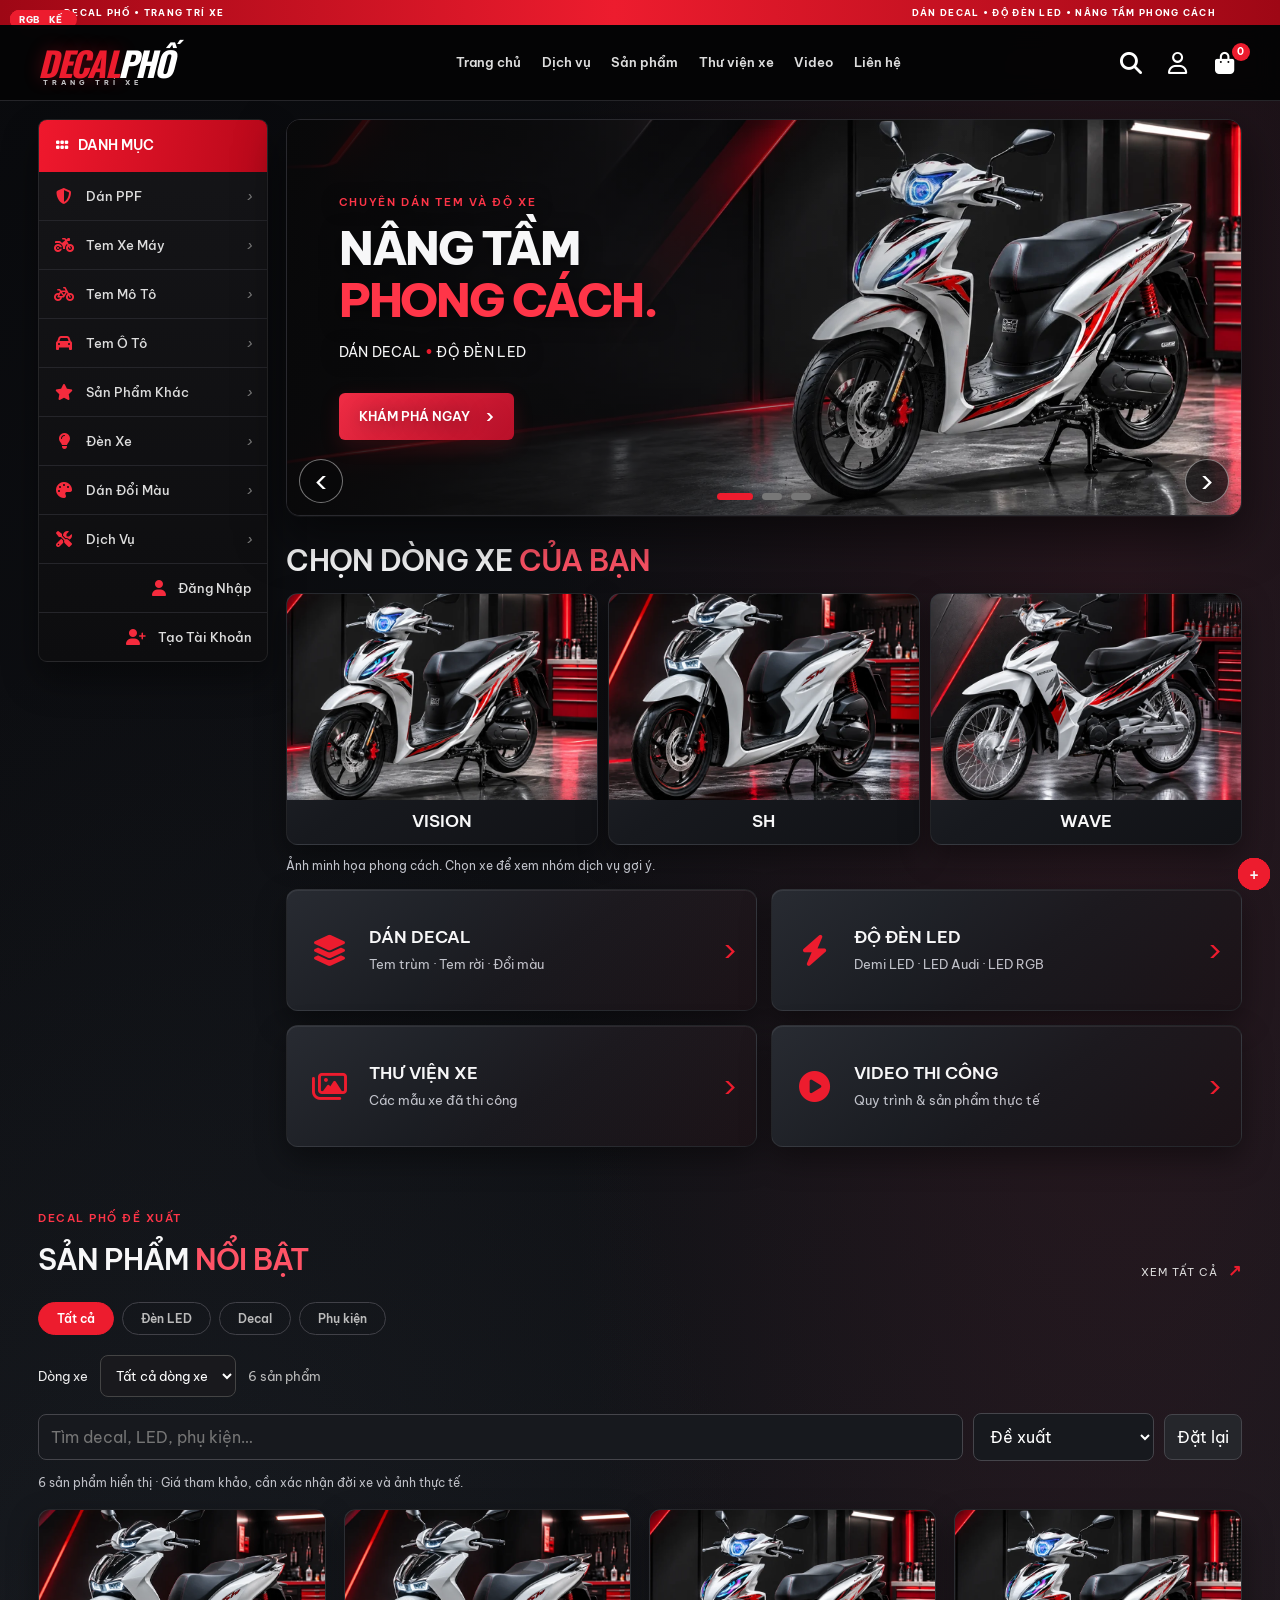
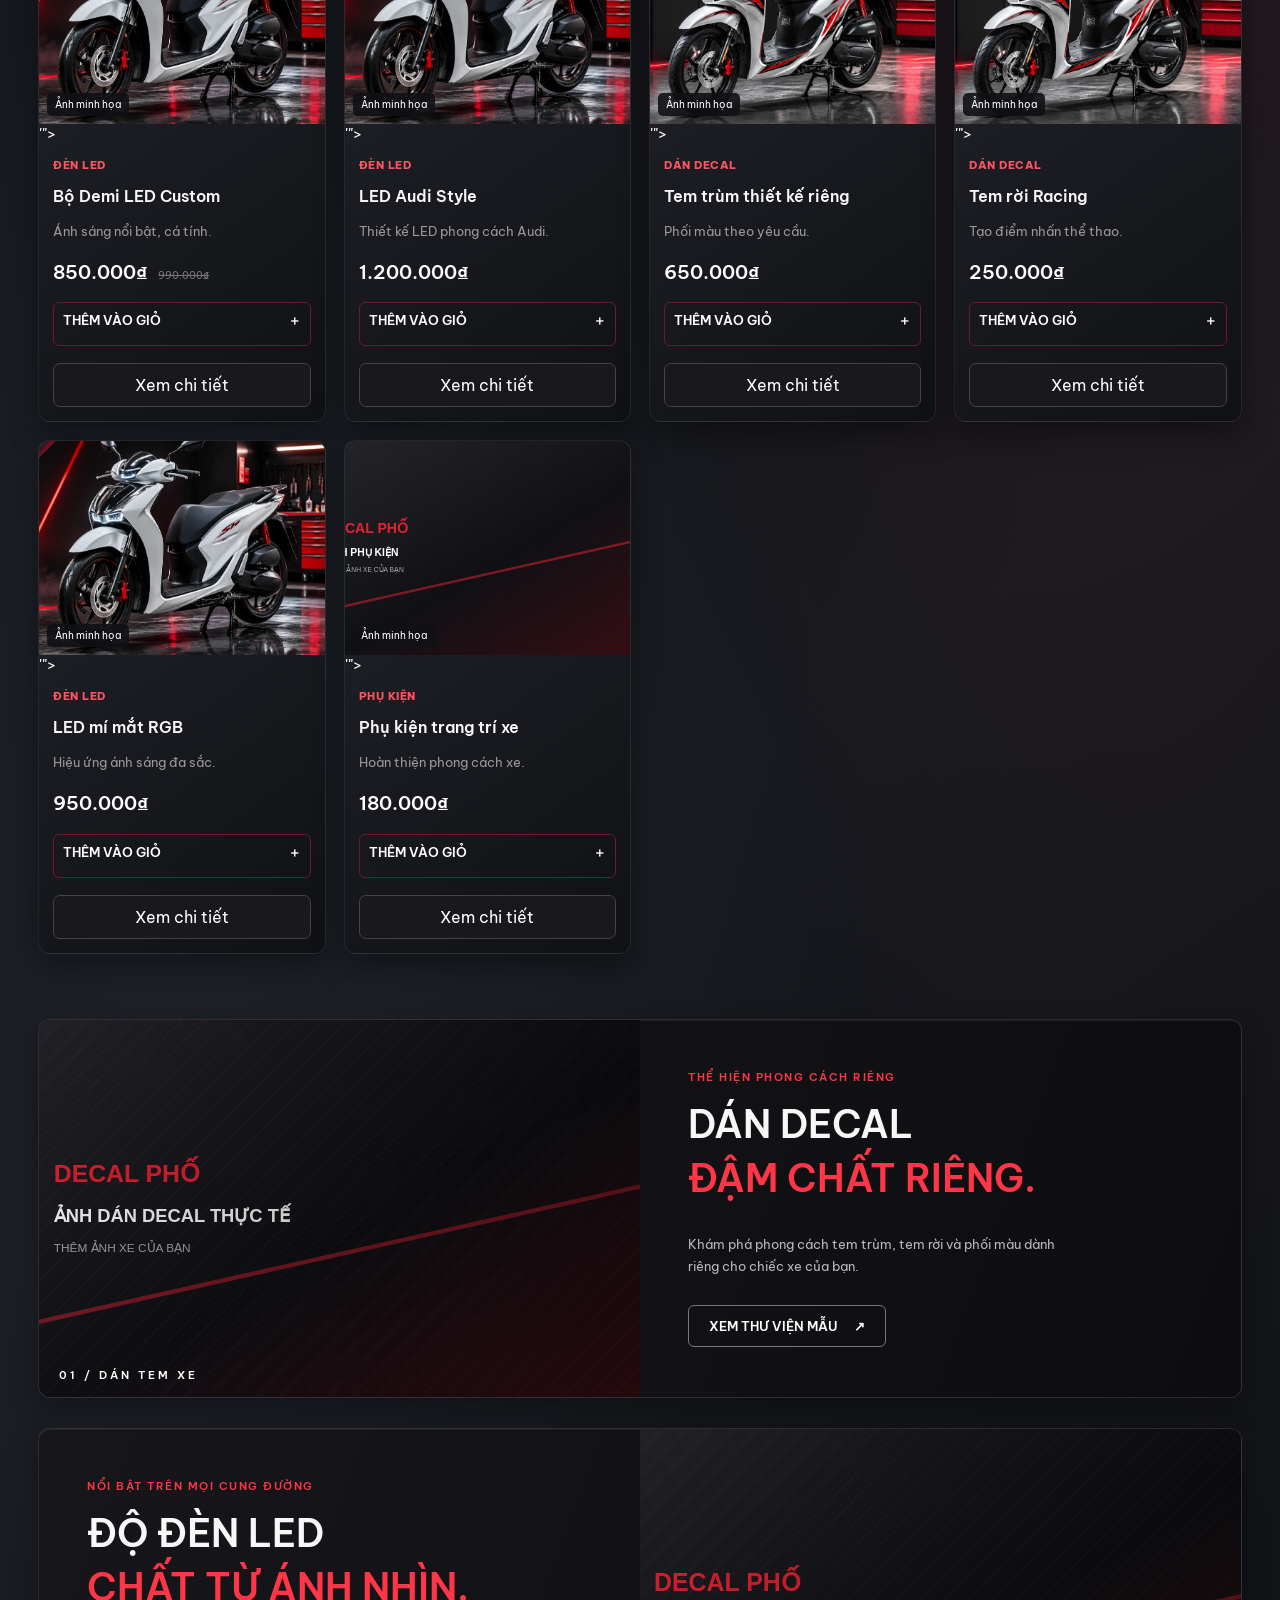
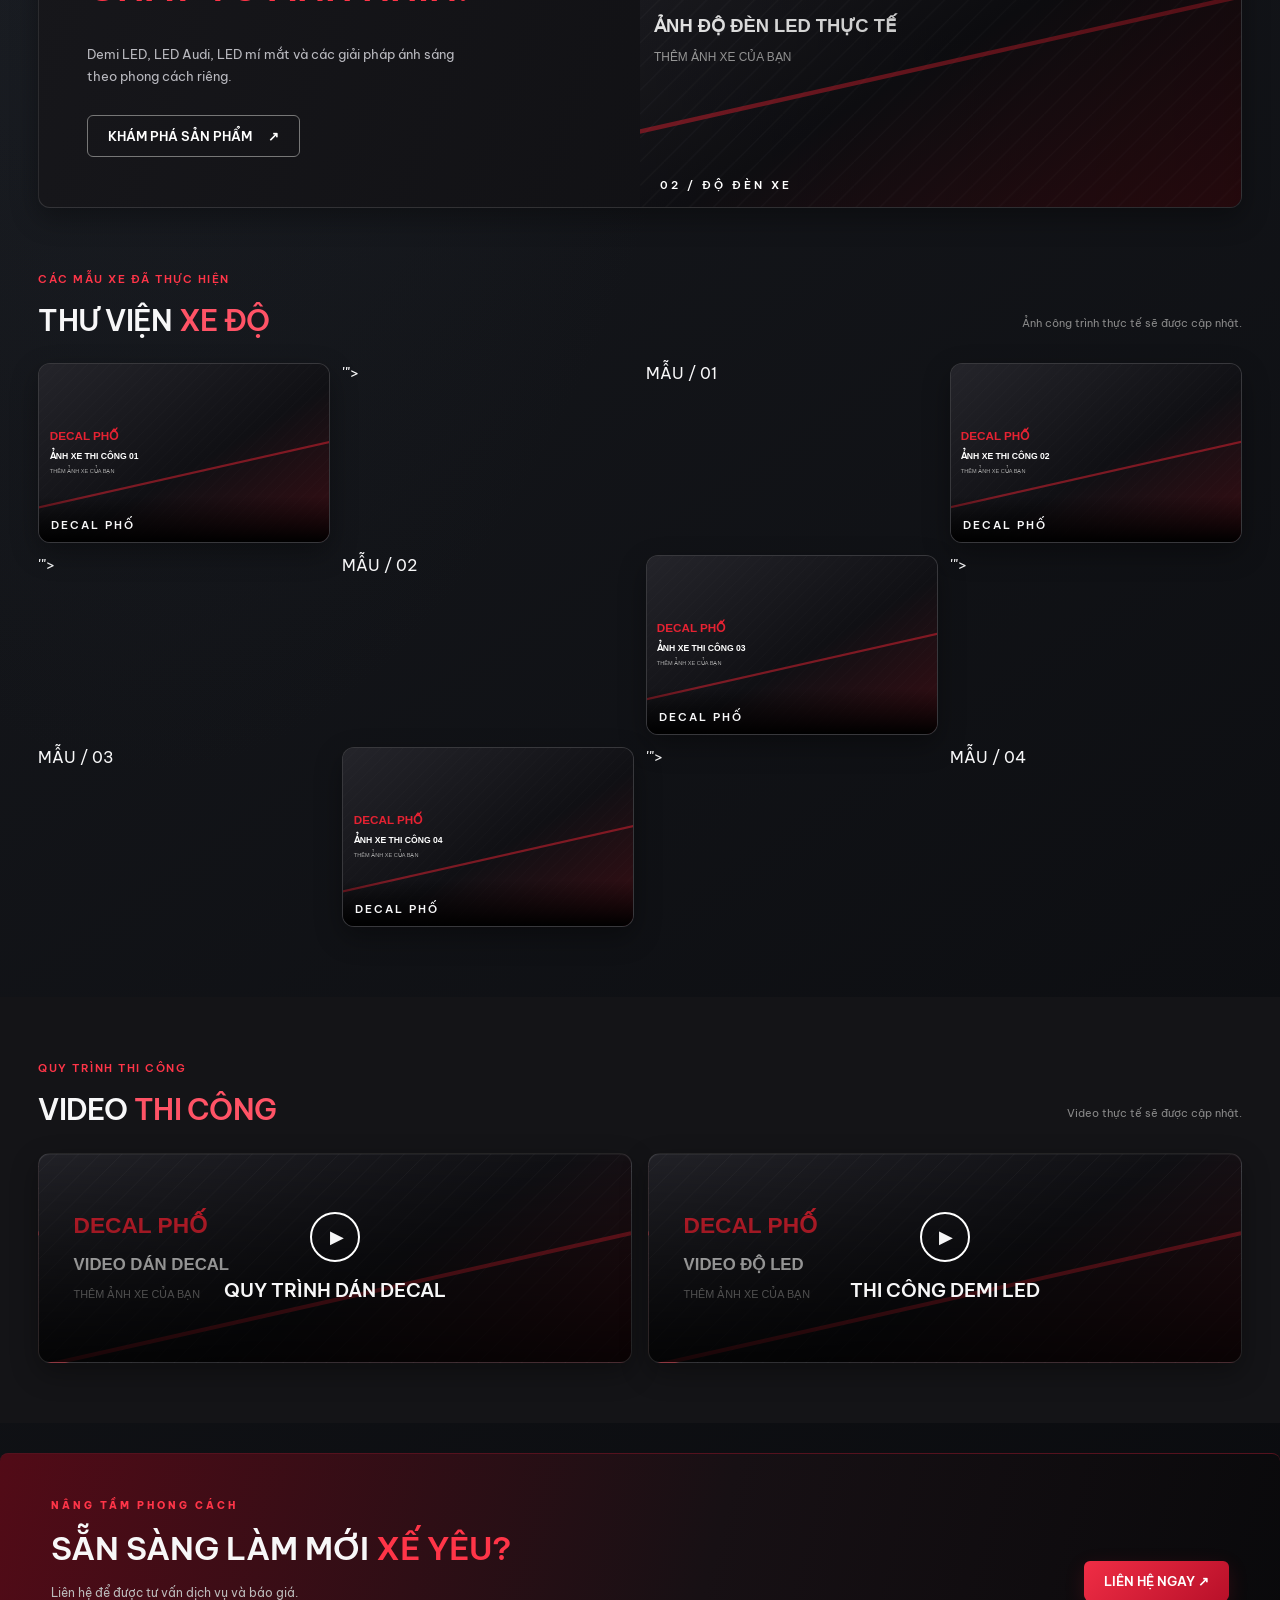
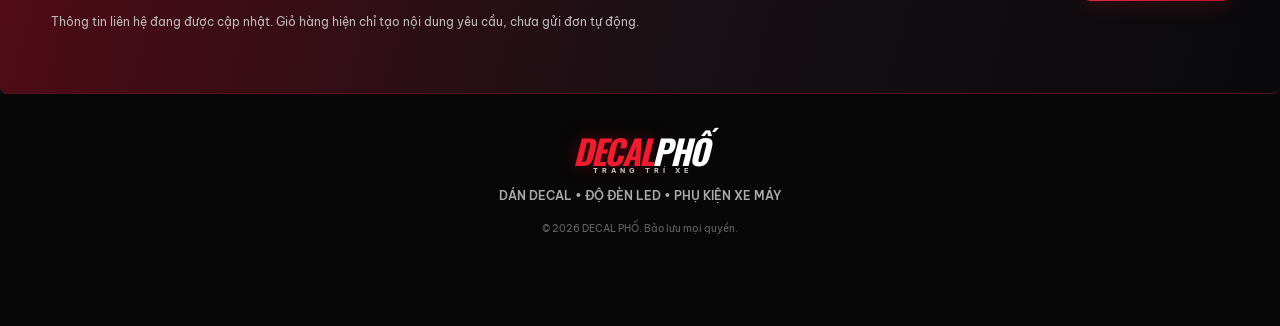
==== DECAL-PHO-WEBSITE/index.html @ 77b97551 "Update index.html" ====
<!doctype html>
<html lang="vi">
<head>
  <meta charset="utf-8"><meta name="viewport" content="width=device-width, initial-scale=1">
  <meta name="theme-color" content="#0b0b0d"><meta name="description" content="Dán decal xe máy, độ đèn Demi LED, LED Audi và phụ kiện xe máy.">
  <title>DECAL PHỐ | Dán decal & Độ đèn LED</title>
  <link rel="preconnect" href="https://fonts.googleapis.com"><link rel="preconnect" href="https://fonts.gstatic.com" crossorigin>
  <link href="https://fonts.googleapis.com/css2?family=Be+Vietnam+Pro:wght@300;400;500;600;700;800&family=Oswald:wght@600;700&display=swap" rel="stylesheet">
  <link rel="stylesheet" href="css/style.css">
  <link rel="stylesheet" href="css/premium-v21.css?v=21">
  <link rel="stylesheet" href="css/showroom-v22.css?v=22">
  <link rel="stylesheet" href="css/signature-v3.css?v=30">
  <link rel="stylesheet" href="css/cinematic-v31.css?v=312">
  <link rel="stylesheet" href="css/motion-v32.css?v=32">
  <link rel="stylesheet" href="css/product-v33.css?v=33">
  <link rel="stylesheet" href="https://cdnjs.cloudflare.com/ajax/libs/font-awesome/6.4.0/css/all.min.css">
</head>
<body>
  <div class="announcement"><span>DECAL PHỐ • TRANG TRÍ XE</span><span>DÁN DECAL • ĐỘ ĐÈN LED • NÂNG TẦM PHONG CÁCH</span></div>
  <header class="site-header">
    <button class="icon-btn mobile-only" id="menuBtn" aria-label="Mở menu"><i class="fa-solid fa-bars"></i></button>
    <button class="icon-btn desktop-search" id="searchToggle" aria-label="Tìm kiếm"><i class="fa-solid fa-magnifying-glass"></i></button>
    <a class="brand" href="#home" aria-label="DECAL PHỐ trang chủ"><span>DECAL</span><b> PHỐ</b><small>TRANG TRÍ XE</small></a>
    <nav class="main-nav" id="mainNav" aria-label="Danh mục và điều hướng" aria-hidden="true">
      <div class="sidebar-brand mobile-only">
        <span>DECAL</span><b> PHỐ</b>
        <button class="close-btn" id="menuCloseBtn" aria-label="Đóng menu"><i class="fa-solid fa-xmark"></i></button>
      </div>
      <div class="menu-cat-header mobile-only">
        <span class="cat-icon"><i class="fa-solid fa-grip"></i></span> DANH MỤC <button class="cat-close" aria-label="Đóng danh mục"><i class="fa-solid fa-xmark"></i></button>
      </div>
      <a href="#home">Trang chủ</a>
      <a href="#services">Dịch vụ</a>
      <a href="#products">Sản phẩm</a>
      <a href="#gallery">Thư viện xe</a>
      <a href="#videos">Video</a>
      <a href="#contact">Liên hệ</a>
      <div class="sidebar-divider mobile-only"></div>
      <a href="#decals" class="mobile-cat-link"><i class="fa-solid fa-shield-halved"></i><span>Dán PPF</span><i class="fa-solid fa-chevron-right"></i></a>
      <a href="#decals" class="mobile-cat-link"><i class="fa-solid fa-motorcycle"></i><span>Tem Xe Máy</span><i class="fa-solid fa-chevron-right"></i></a>
      <a href="#decals" class="mobile-cat-link"><i class="fa-solid fa-motorcycle"></i><span>Tem Mô Tô</span><i class="fa-solid fa-chevron-right"></i></a>
      <a href="#decals" class="mobile-cat-link"><i class="fa-solid fa-car-side"></i><span>Tem Ô Tô</span><i class="fa-solid fa-chevron-right"></i></a>
      <a href="#products" class="mobile-cat-link"><i class="fa-solid fa-star"></i><span>Sản Phẩm Khác</span><i class="fa-solid fa-chevron-right"></i></a>
      <a href="#led" class="mobile-cat-link"><i class="fa-solid fa-lightbulb"></i><span>Đèn Xe</span><i class="fa-solid fa-chevron-right"></i></a>
      <a href="#decals" class="mobile-cat-link"><i class="fa-solid fa-palette"></i><span>Dán Đổi Màu</span><i class="fa-solid fa-chevron-right"></i></a>
      <a href="#services" class="mobile-cat-link"><i class="fa-solid fa-screwdriver-wrench"></i><span>Dịch Vụ</span><i class="fa-solid fa-chevron-right"></i></a>
      <div class="sidebar-divider mobile-only"></div>
      <a href="#" class="mobile-cat-link" id="sidebarAccountBtn"><i class="fa-regular fa-user"></i><span>Đăng Nhập</span></a>
      <a href="#" class="mobile-cat-link" id="sidebarRegisterBtn"><i class="fa-solid fa-user-plus"></i><span>Tạo Tài Khoản</span></a>
    </nav>
    <div class="header-actions">
      <button class="icon-btn" id="searchBtn" aria-label="Tìm kiếm"><i class="fa-solid fa-magnifying-glass"></i></button>
      <button class="icon-btn account-btn" id="accountBtn" aria-label="Tài khoản"><i class="fa-regular fa-user"></i></button>
      <button class="icon-btn cart-head" id="headerCart" aria-label="Giỏ hàng"><i class="fa-solid fa-bag-shopping"></i><i class="cart-count">0</i></button>
    </div>
  </header>
  
  <div class="menu-backdrop" id="menuBackdrop" aria-hidden="true"></div>
  <div class="search-panel" id="searchPanel">
    <input id="searchInput" type="search" placeholder="Tìm decal, Demi LED, LED Audi...">
    <button id="searchClose">Đóng</button>
  </div>

  <main id="home">
    <div class="layout-with-sidebar wrap">
      <!-- SIDEBAR DANH MỤC CỐ ĐỊNH TRÊN DESKTOP -->
      <aside class="desktop-sidebar-cat">
        <div class="cat-title-box"><span><i class="fa-solid fa-grip"></i></span> DANH MỤC</div>
        <ul class="cat-menu-list">
          <li><a href="#decals"><i class="fa-solid fa-shield-halved"></i> Dán PPF <i>›</i></a></li>
          <li><a href="#decals"><i class="fa-solid fa-motorcycle"></i> Tem Xe Máy <i>›</i></a></li>
          <li><a href="#decals"><i class="fa-solid fa-bicycle"></i> Tem Mô Tô <i>›</i></a></li>
          <li><a href="#decals"><i class="fa-solid fa-car"></i> Tem Ô Tô <i>›</i></a></li>
          <li><a href="#products"><i class="fa-solid fa-star"></i> Sản Phẩm Khác <i>›</i></a></li>
          <li><a href="#led"><i class="fa-solid fa-lightbulb"></i> Đèn Xe <i>›</i></a></li>
          <li><a href="#decals"><i class="fa-solid fa-palette"></i> Dán Đổi Màu <i>›</i></a></li>
          <li><a href="#services"><i class="fa-solid fa-screwdriver-wrench"></i> Dịch Vụ <i>›</i></a></li>
          <li><a href="#" id="desktopLoginLink"><i class="fa-solid fa-user"></i> Đăng Nhập</a></li>
          <li><a href="#" id="desktopRegisterLink"><i class="fa-solid fa-user-plus"></i> Tạo Tài Khoản</a></li>
        </ul>
      </aside>

      <div class="main-content-area">
        <section class="hero" aria-label="Banner nổi bật">
          <div class="hero-slides" id="heroSlides">
            <article class="hero-slide active" style="--hero-image:url('assets/images/banners/vision.webp')"><div class="hero-copy"><p class="eyebrow">CHUYÊN DÁN TEM VÀ ĐỘ XE</p><h1>NÂNG TẦM<br><em>PHONG CÁCH.</em></h1><p>DÁN DECAL <b>•</b> ĐỘ ĐÈN LED</p><a class="btn-red" href="#services">KHÁM PHÁ NGAY <span>›</span></a></div><div class="hero-visual"><div class="bike-glow">PHỐ<span>ĐỘ XE</span></div></div></article>
            <article class="hero-slide" style="--hero-image:url('assets/images/banners/sh.webp')"><div class="hero-copy"><p class="eyebrow">TEM XE • PHỐI MÀU • CÁ TÍNH</p><h1>ĐỔI DIỆN MẠO<br><em>XẾ YÊU.</em></h1><p>TEM TRÙM • TEM RỜI • ĐỔI MÀU</p><a class="btn-red" href="#decals">XEM MẪU DECAL <span>›</span></a></div><div class="hero-visual"><div class="bike-glow">TEM<span>THIẾT KẾ</span></div></div></article>
            <article class="hero-slide" style="--hero-image:url('assets/images/banners/wave.webp')"><div class="hero-copy"><p class="eyebrow">NÂNG CẤP ÁNH SÁNG</p><h1>ÁNH SÁNG<br><em>KHÁC BIỆT.</em></h1><p>DEMI LED • LED AUDI • LED RGB</p><a class="btn-red" href="#led">KHÁM PHÁ ĐỘ LED <span>›</span></a></div><div class="hero-visual"><div class="bike-glow">ĐÈN<span>ĐỘ XE</span></div></div></article>
          </div>
          <button class="slide-arrow prev" id="slidePrev" aria-label="Banner trước">‹</button><button class="slide-arrow next" id="slideNext" aria-label="Banner tiếp">›</button><div class="slide-dots" id="slideDots"><button class="active" aria-label="Banner 1"></button><button aria-label="Banner 2"></button><button aria-label="Banner 3"></button></div>
        </section>

        <section class="vehicle-section" aria-label="Chọn dòng xe"><h2>CHỌN DÒNG XE <em>CỦA BẠN</em></h2><div class="vehicle-grid"><button class="vehicle-card" data-vehicle="vision" aria-pressed="false"><img src="assets/images/banners/vision-card.webp" alt="Minh họa Honda VISION" loading="lazy"><strong>VISION</strong></button><button class="vehicle-card" data-vehicle="sh" aria-pressed="false"><img src="assets/images/banners/sh-card.webp" alt="Minh họa Honda SH" loading="lazy"><strong>SH</strong></button><button class="vehicle-card" data-vehicle="wave" aria-pressed="false"><img src="assets/images/banners/wave-card.webp" alt="Minh họa Honda WAVE" loading="lazy"><strong>WAVE</strong></button></div><p class="vehicle-note" id="vehicleNote">Ảnh minh họa phong cách. Chọn xe để xem nhóm dịch vụ gợi ý.</p><div id="vehicleLinks" hidden><a href="#decals">Xem dịch vụ decal ›</a><a href="#led">Xem dịch vụ đèn LED ›</a></div></section>
        <section class="quick-grid" id="services">
          <a class="quick-card decal-card" href="#decals"><span class="quick-icon"><i class="fa-solid fa-layer-group"></i></span><div><h3>DÁN DECAL</h3><p>Tem trùm · Tem rời · Đổi màu</p></div><b>›</b></a>
          <a class="quick-card led-card" href="#led"><span class="quick-icon"><i class="fa-solid fa-bolt"></i></span><div><h3>ĐỘ ĐÈN LED</h3><p>Demi LED · LED Audi · LED RGB</p></div><b>›</b></a>
          <a class="quick-card gallery-card" href="#gallery"><span class="quick-icon"><i class="fa-regular fa-images"></i></span><div><h3>THƯ VIỆN XE</h3><p>Các mẫu xe đã thi công</p></div><b>›</b></a>
          <a class="quick-card video-card" href="#videos"><span class="quick-icon"><i class="fa-solid fa-circle-play"></i></span><div><h3>VIDEO THI CÔNG</h3><p>Quy trình & sản phẩm thực tế</p></div><b>›</b></a>
        </section>
      </div>
    </div>

    <section class="section wrap" id="products">
      <div class="section-heading"><div><p class="eyebrow">DECAL PHỐ ĐỀ XUẤT</p><h2>SẢN PHẨM <em>NỔI BẬT</em></h2></div><a href="#products" class="text-link">XEM TẤT CẢ <b>↗</b></a></div>
      <div class="filter-row"><button class="filter active" data-filter="all">Tất cả</button><button class="filter" data-filter="led">Đèn LED</button><button class="filter" data-filter="decal">Decal</button><button class="filter" data-filter="accessory">Phụ kiện</button></div>
      <div class="product-grid" id="productGrid"></div>
    </section>

    <section class="split-feature wrap-box" id="decals"><div class="feature-image decal-feature"><span>01 / DÁN TEM XE</span></div><div class="feature-copy"><p class="eyebrow">THỂ HIỆN PHONG CÁCH RIÊNG</p><h2>DÁN DECAL<br><em>ĐẬM CHẤT RIÊNG.</em></h2><p>Khám phá phong cách tem trùm, tem rời và phối màu dành riêng cho chiếc xe của bạn.</p><a class="btn-outline" href="#gallery">XEM THƯ VIỆN MẪU <b>↗</b></a></div></section>
    
    <section class="split-feature reverse wrap-box" id="led"><div class="feature-image led-feature"><span>02 / ĐỘ ĐÈN XE</span></div><div class="feature-copy"><p class="eyebrow">NỔI BẬT TRÊN MỌI CUNG ĐƯỜNG</p><h2>ĐỘ ĐÈN LED<br><em>CHẤT TỪ ÁNH NHÌN.</em></h2><p>Demi LED, LED Audi, LED mí mắt và các giải pháp ánh sáng theo phong cách riêng.</p><a class="btn-outline" href="#products">KHÁM PHÁ SẢN PHẨM <b>↗</b></a></div></section>
    
    <section class="section wrap" id="gallery"><div class="section-heading"><div><p class="eyebrow">CÁC MẪU XE ĐÃ THỰC HIỆN</p><h2>THƯ VIỆN <em>XE ĐỘ</em></h2></div><p class="muted">Ảnh công trình thực tế sẽ được cập nhật.</p></div><div class="gallery-grid" id="galleryGrid"></div></section>
    
    <section class="section video-section" id="videos"><div class="wrap"><div class="section-heading"><div><p class="eyebrow">QUY TRÌNH THI CÔNG</p><h2>VIDEO <em>THI CÔNG</em></h2></div><p class="muted">Video thực tế sẽ được cập nhật.</p></div><div class="video-grid"><button class="video-tile" data-video="assets/videos/decal-demo.mp4"><span class="play">▶</span><b>QUY TRÌNH DÁN DECAL</b></button><button class="video-tile second" data-video="assets/videos/led-demo.mp4"><span class="play">▶</span><b>THI CÔNG DEMI LED</b></button></div></div></section>
    
    <section class="contact-band" id="contact"><div><p class="eyebrow">NÂNG TẦM PHONG CÁCH</p><h2>SẴN SÀNG LÀM MỚI <em>XẾ YÊU?</em></h2><p>Liên hệ để được tư vấn dịch vụ và báo giá.</p></div><a class="btn-red" href="#contact" id="contactCall">LIÊN HỆ NGAY ↗</a></section>
  </main>
  
  <footer class="footer"><a class="brand" href="#home"><span>DECAL</span><b> PHỐ</b><small>TRANG TRÍ XE</small></a><p>DÁN DECAL • ĐỘ ĐÈN LED • PHỤ KIỆN XE MÁY</p><small>© <span id="year"></span> DECAL PHỐ. Bảo lưu mọi quyền.</small></footer>
  
  <nav class="bottom-nav" aria-label="Điều hướng nhanh">
    <a href="#contact" id="bottomCall"><span><i class="fa-solid fa-phone"></i></span><b>GỌI NGAY</b></a>
    <a href="#contact" id="bottomMessage"><span><i class="fa-regular fa-comment-dots"></i></span><b>NHẮN TIN</b></a>
    <a href="#products"><span><i class="fa-solid fa-grip"></i></span><b>SẢN PHẨM</b></a>
    <a href="#home"><span><i class="fa-solid fa-store"></i></span><b>CỬA HÀNG</b></a>
    <button id="bottomCart"><span><i class="fa-solid fa-cart-shopping"></i><i class="cart-count">0</i></span><b>GIỎ HÀNG</b></button>
  </nav>

  <div class="overlay" id="overlay"></div>
  
  <aside class="cart-drawer" id="cartDrawer">
    <div class="drawer-head"><h2>GIỎ HÀNG <em>(<span id="cartTotalCount">0</span>)</em></h2><button class="close-btn" id="cartClose">×</button></div>
    <div class="cart-items" id="cartItems"></div>
    <div class="cart-footer"><div class="total-line"><span>Tạm tính</span><b id="cartSubtotal">0₫</b></div><button class="btn-red full" id="checkoutBtn">GỬI YÊU CẦU ĐẶT HÀNG</button><small>Đơn hàng demo sẽ được tổng hợp để bạn gửi qua Zalo sau khi cấu hình số liên hệ.</small></div>
  </aside>

  <div class="modal" id="accountModal"><button class="close-btn" data-close>×</button><h2>TÀI KHOẢN</h2><p>Chức năng đăng nhập có thể tích hợp ở giai đoạn tiếp theo.</p><button class="btn-red full" data-close>ĐÃ HIỂU</button></div>
  <div class="modal video-modal" id="videoModal"><button class="close-btn" data-close>×</button><video id="videoPlayer" controls playsinline></video><p id="videoMessage">Video đang được cập nhật.</p></div>
  <div class="modal checkout-modal" id="checkoutModal"><button class="close-btn" data-close>×</button><h2>THÔNG TIN LIÊN HỆ</h2><form id="checkoutForm"><label>Họ và tên<input name="name" required placeholder="Tên của bạn"></label><label>Số điện thoại<input name="phone" required inputmode="tel" placeholder="Số điện thoại"></label><label>Dòng xe / Ghi chú<textarea name="note" placeholder="Ví dụ: Winner X, muốn độ Demi LED..."></textarea></label><button class="btn-red full" type="submit">TẠO NỘI DUNG ĐẶT HÀNG</button></form><p class="form-note" id="checkoutResult"></p></div>
  
  <script src="js/products.js"></script>
  <script src="js/app.js"></script>
  <script src="js/showroom-data.js"></script>
  <script src="js/showroom-v22.js?v=22"></script>
  <script src="js/signature-v3.js?v=30"></script>
  <script src="js/cinematic-v31.js?v=31"></script>
  <script src="js/motion-v32.js?v=32"></script>
  <script src="js/product-v33.js?v=33"></script>
</body>
</html>
---- DECAL-PHO-WEBSITE/css/style.css ----
:root{
  --bg:#0b0b0d;
  --panel:#151518;
  --panel2:#1d1d21;
  --red:#D83B64;        /* Đỏ hồng dịu mắt */
  --red2:#FF5C8A;       /* Đỏ hồng sáng hover */
  --white:#f5f5f5;
  --muted:#a6a6ac;
  --line:#303036;
  --font:'Be Vietnam Pro',sans-serif;
  --display:'Oswald',sans-serif;
}

*{box-sizing:border-box}
html{scroll-behavior:smooth;scroll-padding-top:90px}
body{margin:0;background:var(--bg);color:var(--white);font-family:var(--font)}
button,a{font:inherit}
a{color:inherit;text-decoration:none}
button{cursor:pointer;color:inherit}

.announcement{height:27px;display:flex;align-items:center;justify-content:space-between;padding:0 5%;background:var(--red);color:white;font-size:9px;font-weight:700;letter-spacing:1.3px}

.site-header{height:78px;background:#080809;border-bottom:1px solid #252529;display:flex;align-items:center;justify-content:space-between;padding:0 max(4%,calc((100% - 1280px)/2));gap:25px;position:sticky;top:0;z-index:30}

.brand{display:flex;align-items:center;gap:0;font-family:var(--display);font-size:31px;font-style:italic;font-weight:700;letter-spacing:-1.5px;white-space:nowrap}
.brand span{color:var(--red)}
.brand b{color:white}
.brand small{font:600 8px var(--font);letter-spacing:4px;display:block;position:absolute;margin:40px 0 0 4px;color:#aaa}

.brand, .hero h1, .section-heading h2 {
  font-family: 'Oswald', sans-serif;
  font-style: italic; /* Độ nghiêng thể thao */
  font-weight: 700;
}

.main-nav{display:flex;align-items:center;gap:25px}
.main-nav a{font-size:12px;font-weight:700;text-transform:uppercase;color:#ddd;transition:.2s}
.main-nav a:hover{color:var(--red2)}

.sidebar-brand,.menu-cat-header,.sidebar-divider,.mobile-cat-link{display:none}

.header-actions{display:flex;align-items:center;gap:13px}
.icon-btn{border:0;background:none;color:#fff;font-size:28px;min-width:34px;position:relative}
.cart-head{font-size:25px}
.cart-count{position:absolute;top:-5px;right:-8px;background:var(--red);color:white;border-radius:50%;font:700 10px var(--font);width:18px;height:18px;display:grid;place-items:center;font-style:normal}
.mobile-only{display:none}

.search-panel{display:none;position:sticky;top:78px;z-index:29;background:#171719;padding:12px 5%;border-bottom:1px solid var(--line)}
.search-panel.show{display:flex;gap:10px}
.search-panel input{flex:1;background:#09090a;border:1px solid #444;color:white;padding:12px;border-radius:6px;outline:none}
.search-panel button{background:var(--red);border:0;border-radius:5px;padding:0 18px}

/* Layout Sidebar Danh mục cho Desktop */
.layout-with-sidebar{display:grid;grid-template-columns:260px 1fr;gap:20px;margin-top:20px}
.desktop-sidebar-cat{background:#131316;border:1px solid var(--line);border-radius:8px;overflow:hidden;height:fit-content}
.cat-title-box{background:var(--red);color:white;padding:14px 16px;font:700 13px var(--display);letter-spacing:1px;display:flex;align-items:center;gap:10px}
.cat-menu-list{list-style:none;padding:0;margin:0}
.cat-menu-list li{border-bottom:1px solid #222}
.cat-menu-list li a{display:flex;align-items:center;justify-content:space-between;padding:13px 16px;font-size:13px;font-weight:600;color:#ddd;transition:.2s}
.cat-menu-list li a i:first-child, .cat-menu-list li a span{margin-right:12px;font-size:15px;width:20px;text-align:center;color:var(--red)}
.cat-menu-list li a i:last-child{color:#777;margin-right:0;width:auto}
.cat-menu-list li a:hover{background:#1d1d22;color:var(--red2);padding-left:20px}

.hero{height:460px;position:relative;overflow:hidden;background:linear-gradient(90deg,#09090b 0%,rgba(9,9,11,.87) 35%,rgba(9,9,11,.25) 100%),url('../assets/images/banners/banner-01.svg') center/cover,#17171a;border-radius:8px}
.hero-slides,.hero-slide{height:100%}
.hero-slide{position:absolute;inset:0;display:flex;align-items:center;padding:40px 6%;opacity:0;visibility:hidden;transition:opacity .7s;background-image:linear-gradient(90deg,rgba(6,6,8,.96),rgba(6,6,8,.78) 39%,rgba(6,6,8,.12)),var(--hero-image);background-position:center;background-size:cover}
.hero-slide.active{opacity:1;visibility:visible}
.hero-copy{position:relative;z-index:2;max-width:480px}
.eyebrow{font-size:10px;letter-spacing:3px;font-weight:800;color:var(--red2);margin:0 0 14px}
.hero h1,.feature-copy h2,.section-heading h2,.contact-band h2{font:700 clamp(32px,4vw,54px)/1.05 var(--display);margin:0 0 15px;letter-spacing:.3px}
.hero h1 em,.feature-copy h2 em,.section-heading h2 em,.contact-band h2 em{font-style:normal;color:var(--red)}
.hero-copy>p:not(.eyebrow){font-weight:700;letter-spacing:1px}
.hero-copy>p b{color:var(--red)}

.btn-red,.btn-outline{display:inline-flex;align-items:center;gap:16px;background:var(--red);color:white;padding:12px 20px;font:700 13px var(--display);letter-spacing:.5px;border:0;border-radius:4px;margin-top:15px;transition:.2s}
.btn-red:hover{background:var(--red2);box-shadow:0 0 25px rgba(216,59,100,0.4)}
.btn-red span{font-size:18px}
.hero-visual{margin-left:auto;align-self:flex-end;z-index:1;opacity:.0}
.bike-glow{font:700 40px var(--display);color:#fff;text-shadow:0 0 25px var(--red)}
.bike-glow span{display:block;color:var(--red);font-size:16px;letter-spacing:9px}

.slide-arrow{position:absolute;z-index:5;top:48%;border:1px solid #777;background:#111a;color:white;border-radius:50%;width:38px;height:38px;font-size:26px;line-height:26px;display:grid;place-items:center}
.slide-arrow.prev{left:15px}
.slide-arrow.next{right:15px}
.slide-dots{position:absolute;z-index:5;bottom:15px;left:50%;transform:translateX(-50%);display:flex;gap:9px}
.slide-dots button{width:22px;height:6px;border:0;border-radius:10px;background:#777}
.slide-dots button.active{background:var(--red);width:35px}

.wrap{width:min(1240px,94%);margin-inline:auto}
.quick-grid{display:grid;grid-template-columns:repeat(2,1fr);gap:14px;margin-top:16px}
.quick-card{min-height:105px;border:1px solid #38383e;border-radius:8px;display:flex;align-items:center;gap:15px;padding:15px 18px;background:linear-gradient(110deg,#1c1c20,#0f0f11);position:relative;overflow:hidden;transition:.25s}
.quick-card:hover{border-color:var(--red);transform:translateY(-2px)}
.quick-icon{font-size:28px;color:var(--red);width:38px;text-align:center}
.quick-card h3{font:600 17px var(--display);margin:0 0 4px}
.quick-card p{font-size:11px;color:#aaa;margin:0}
.quick-card>b{margin-left:auto;color:var(--red);font-size:24px}

.section{padding-top:70px;padding-bottom:35px}
.section-heading{display:flex;align-items:end;justify-content:space-between;margin-bottom:22px}
.section-heading h2{font-size:34px;margin:0}
.text-link{font-size:11px;color:#ddd;letter-spacing:1px}
.text-link b{color:var(--red);font-size:16px;margin-left:6px}

.filter-row{display:flex;gap:8px;margin-bottom:20px;flex-wrap:wrap}
.filter{border:1px solid #414148;background:transparent;color:#bbb;padding:7px 16px;border-radius:30px;font-size:11px}
.filter.active,.filter:hover{background:var(--red);border-color:var(--red);color:white}

.product-grid{display:grid;grid-template-columns:repeat(4,1fr);gap:16px}
.product-card{background:#151518;border:1px solid #29292f;border-radius:8px;overflow:hidden;transition:.25s}
.product-card:hover{border-color:var(--red);transform:translateY(-3px)}
.product-photo{height:200px;background:linear-gradient(135deg,#242429,#101013);position:relative;overflow:hidden}
.product-photo img{width:100%;height:100%;object-fit:cover}
.product-tag{position:absolute;left:10px;top:10px;background:var(--red);padding:4px 9px;border-radius:20px;font-size:9px;font-weight:800}
.quick-add{position:absolute;right:10px;bottom:10px;border:0;background:var(--red);width:32px;height:32px;border-radius:50%;font-size:20px}
.product-info{padding:14px}
.product-info>small{color:var(--red2);font-size:9px;letter-spacing:1.5px;font-weight:800}
.product-info h3{font-size:13px;margin:6px 0}
.product-info p{font-size:11px;color:#999;margin:0 0 10px}
.price{font-size:15px;font-weight:800;color:white}
.price del{font-size:10px;color:#777;font-weight:400;margin-left:6px}
.add-btn{width:100%;border:1px solid #7a2b40;background:transparent;color:#fff;margin-top:10px;padding:9px;font-size:10px;font-weight:800;display:flex;justify-content:space-between;border-radius:4px}
.add-btn:hover{background:var(--red);border-color:var(--red)}

.empty-state{color:#aaa}
.image-placeholder{height:100%;min-height:90px;display:flex;flex-direction:column;align-items:center;justify-content:center;background:repeating-linear-gradient(135deg,#17171b,#17171b 12px,#202025 12px,#202025 24px);color:#aaa;font:700 16px var(--display);text-align:center}
.image-placeholder span{color:var(--red);font-size:20px}
.image-placeholder small{font:9px var(--font);letter-spacing:1px}

.split-feature{display:grid;grid-template-columns:1fr 1fr;min-height:340px;background:#151518;margin-top:30px;border-radius:8px;overflow:hidden}
.split-feature.reverse .feature-image{order:2}
.feature-image{background:linear-gradient(90deg,rgba(0,0,0,.1),rgba(0,0,0,.35)),url('../assets/images/decals/feature-decal.svg') center/cover,#202025;min-height:300px;position:relative}
.led-feature{background-image:linear-gradient(90deg,rgba(0,0,0,.1),rgba(0,0,0,.35)),url('../assets/images/led/feature-led.svg')}
.feature-image span{position:absolute;bottom:15px;left:20px;font:600 11px var(--display);letter-spacing:3px;color:white}
.feature-copy{padding:50px 8%;display:flex;flex-direction:column;align-items:flex-start;justify-content:center}
.feature-copy h2{font-size:36px}
.feature-copy>p:not(.eyebrow){color:#aaa;font-size:12px;line-height:1.7;max-width:380px}
.btn-outline{background:transparent;border:1px solid #777}
.btn-outline:hover{border-color:var(--red);background:var(--red)}

.gallery-grid{display:grid;grid-template-columns:repeat(4,1fr);gap:12px}
.gallery-item{height:180px;position:relative;overflow:hidden;background:#1b1b20;border:1px solid #333;border-radius:7px}
.gallery-item img{width:100%;height:100%;object-fit:cover}
.gallery-item span{position:absolute;bottom:0;left:0;right:0;padding:22px 12px 10px;background:linear-gradient(transparent,#000);font:600 11px var(--display);letter-spacing:2px}
.muted{font-size:11px;color:#888}

.video-section{background:#141417;margin-top:35px;padding-bottom:60px}
.video-grid{display:grid;grid-template-columns:1fr 1fr;gap:16px}
.video-tile{height:210px;border:1px solid #444;border-radius:8px;background:linear-gradient(0deg,rgba(0,0,0,.8),transparent),url('../assets/images/gallery/video-decal.svg') center/cover,#202025;display:flex;flex-direction:column;justify-content:center;align-items:center;gap:15px}
.video-tile.second{background-image:linear-gradient(0deg,rgba(0,0,0,.8),transparent),url('../assets/images/gallery/video-led.svg')}
.video-tile b{font:600 17px var(--display)}
.play{width:50px;height:50px;border:2px solid white;border-radius:50%;display:grid;place-items:center;padding-left:3px;font-size:18px}

.contact-band{padding:45px max(4%,calc((100% - 1240px)/2));background:linear-gradient(100deg,#4a1827,#111113 60%);display:flex;align-items:center;justify-content:space-between;gap:20px;border-radius:8px;margin-top:30px}
.contact-band h2{font-size:32px}
.contact-band p:not(.eyebrow){color:#bbb;font-size:12px}

.footer{padding:40px 5% 90px;text-align:center;background:#070708}
.footer .brand{justify-content:center;position:relative;width:max-content;margin:0 auto 20px}
.footer p{font-size:10px;letter-spacing:2px;color:#aaa}
.footer>small{font-size:10px;color:#666}

.bottom-nav{display:none}
.overlay{position:fixed;inset:0;background:#000a;z-index:49;opacity:0;visibility:hidden;transition:.25s}
.overlay.show{opacity:1;visibility:visible}

.cart-drawer{position:fixed;right:0;top:0;bottom:0;width:min(420px,100%);background:#131316;z-index:50;transform:translateX(105%);transition:.3s;display:flex;flex-direction:column;padding:20px}
.cart-drawer.open{transform:translateX(0)}
.drawer-head{display:flex;justify-content:space-between;align-items:center;border-bottom:1px solid #333;padding-bottom:14px}
.drawer-head h2,.modal h2{font:600 22px var(--display);margin:0}
.drawer-head em{color:var(--red);font-style:normal}
.close-btn{border:0;background:none;color:white;font-size:28px}
.cart-items{overflow:auto;flex:1}
.cart-item{display:flex;gap:12px;padding:14px 0;border-bottom:1px solid #303036}
.cart-thumb{width:75px;height:70px;background:#222}
.cart-thumb img{width:100%;height:100%;object-fit:cover}
.cart-detail{flex:1;display:flex;flex-direction:column;gap:6px;font-size:12px}
.cart-detail strong{color:var(--red2)}
.qty{display:flex;align-items:center;gap:10px}
.qty button{background:#28282d;border:0;padding:3px 9px}
.qty .remove{background:none;color:#999;margin-left:auto}
.cart-footer{border-top:1px solid #333;padding-top:15px}
.total-line{display:flex;justify-content:space-between;margin-bottom:12px}
.total-line b{font-size:17px}
.full{width:100%;justify-content:center;transform:none}
.cart-footer small,.form-note{display:block;color:#888;font-size:10px;line-height:1.5;margin-top:10px}
.empty-cart{text-align:center;padding:60px 10px;color:#aaa}
.empty-cart span{font-size:35px}

.modal{display:none;position:fixed;z-index:60;left:50%;top:50%;transform:translate(-50%,-50%);width:min(420px,92vw);background:#17171b;border:1px solid #444;border-radius:8px;padding:25px;box-shadow:0 20px 80px #000}
.modal.show{display:block}
.modal>.close-btn{position:absolute;right:12px;top:6px}
.modal p{color:#aaa;font-size:12px;line-height:1.5}
.modal .btn-red{margin-top:12px}
.video-modal{width:min(820px,94vw)}
.video-modal video{width:100%;max-height:60vh;background:#000;margin-top:18px}
.checkout-modal form{display:grid;gap:12px;margin-top:16px}
.checkout-modal label{display:grid;gap:5px;font-size:11px;color:#bbb}
.checkout-modal input,.checkout-modal textarea{background:#09090b;border:1px solid #414148;color:#fff;padding:11px;border-radius:5px;font:12px var(--font)}
.checkout-modal textarea{min-height:70px;resize:vertical}

/* FIX ĐỊNH DẠNG RESPONSIVE MOBILE - HIỂN THỊ ICON ĐẸP CHUẨN */
@media(max-width:900px){
  .layout-with-sidebar{display:block}
  .desktop-sidebar-cat{display:none}
  .main-nav{display:none;position:fixed;left:0;top:0;bottom:0;width:300px;background:#151518;z-index:100;padding:0;flex-direction:column;align-items:stretch;border-right:1px solid var(--line);box-shadow:10px 0 30px #000b;overflow-y:auto;transform:translateX(-100%);transition:.3s}
  .main-nav.nav-open{display:flex;transform:translateX(0)}
  .mobile-only{display:block}
  .desktop-search{display:none}
  
  .sidebar-brand{display:flex;align-items:center;justify-content:space-between;padding:16px;background:#0d0d0f;border-bottom:1px solid var(--line);font-family:var(--display);font-size:24px;font-style:italic;font-weight:700}
  .sidebar-brand span{color:var(--red)}
  .sidebar-brand b{color:white}
  .sidebar-brand .close-btn{font-size:26px}

  .menu-cat-header{display:flex;align-items:center;gap:10px;background:var(--red);color:white;padding:14px 16px;font:700 13px var(--display);letter-spacing:1px}
  .menu-cat-header .cat-close{margin-left:auto;border:0;background:none;color:white;font-size:20px}

  .main-nav > a:not(.mobile-cat-link){padding:12px 16px;border-bottom:1px solid #222;font-size:12px;display:none}
  
  .sidebar-divider{display:block;height:1px;background:#26262c;margin:4px 0}
  
  /* Cấu hình lại phần hiển thị icon cho mobile */
  .mobile-cat-link{
    display:flex !important;
    align-items:center;
    justify-content:space-between;
    padding:13px 16px;
    border-bottom:1px solid #222;
    font-size:13px;
    font-weight:600;
    color:#eee;
  }
  
  /* Sửa lỗi hiển thị icon trên điện thoại */
  .mobile-cat-link i:first-child, .mobile-cat-link span {
    display: inline-block !important;
    margin-right: 12px;
    font-size: 15px;
    width: 20px;
    text-align: center;
    color: var(--red);
  }
  
  .mobile-cat-link i:last-child {
    display: inline-block !important;
    color: #777;
    margin-right: 0;
    width: auto;
    font-size: 12px;
  }
  
  .mobile-cat-link:active{background:#222;color:var(--red2)}

  .site-header{height:62px;padding:0 14px;gap:10px}
  .brand{font-size:22px;margin-right:auto}
  .brand small{font-size:6px;letter-spacing:2px;margin-top:28px}
  .header-actions{gap:6px}
  .header-actions .icon-btn{font-size:22px;min-width:28px}
  .account-btn{display:none}
  
  .search-panel{top:62px}
  .hero{height:400px;border-radius:0}
  .product-grid{grid-template-columns:repeat(2,1fr);gap:10px}
  .gallery-grid{grid-template-columns:repeat(2,1fr);gap:9px}
  .video-grid{grid-template-columns:1fr;gap:10px}
  .quick-grid{grid-template-columns:repeat(2,1fr);gap:10px}
  .split-feature{grid-template-columns:1fr;border-radius:0}
  .contact-band{display:block;border-radius:0;padding:30px 5%}
  
  body{padding-bottom:70px}
  .bottom-nav{position:fixed;z-index:40;bottom:0;left:0;right:0;height:65px;background:#fff;color:#111;display:grid;grid-template-columns:repeat(5,1fr);box-shadow:0 -3px 18px #0005;padding-bottom:env(safe-area-inset-bottom)}
  .bottom-nav a,.bottom-nav button{border:0;background:#fff;color:#111;display:flex;flex-direction:column;align-items:center;justify-content:center;gap:2px;position:relative}
  .bottom-nav a:not(:last-child):after,.bottom-nav button:before{content:'';position:absolute;right:0;height:30px;width:1px;background:#ddd}
  .bottom-nav span{font-size:20px;line-height:22px;position:relative}
  .bottom-nav b{font-size:9px;font-weight:600}
  .bottom-nav .cart-count{top:-4px;right:-11px}
}
/* =========================================================
   DECAL PHỐ RACING RED REFRESH — desktop + mobile
   ========================================================= */
:root{
  --red:#ed1c2e;
  --red2:#ff3548;
  --bg:#080809;
  --panel:#121215;
  --panel2:#1b1b20;
  --line:#303036;
  --display:'Oswald',sans-serif;
}
body{background:#080809;color:#f7f7f8;font-family:'Be Vietnam Pro',sans-serif}
.announcement{background:linear-gradient(90deg,#9e0715,#ed1c2e 48%,#9e0715);height:25px}
.site-header{height:76px;background:rgba(5,5,6,.97);backdrop-filter:blur(12px);padding-inline:max(3%,calc((100% - 1460px)/2));gap:28px}
.brand{font-family:'Oswald',sans-serif;font-size:34px;font-style:italic;font-weight:700;letter-spacing:-1.7px;text-transform:uppercase;line-height:1;position:relative;min-width:205px}
.brand span{color:var(--red);text-shadow:0 0 18px #ed1c2e55}
.brand b{color:#fff}
.brand small{font:700 7px 'Be Vietnam Pro',sans-serif;letter-spacing:4px;margin:39px 0 0 5px;color:#c7c7c9}
.main-nav{gap:clamp(13px,1.6vw,26px)}
.main-nav a{font-family:'Oswald',sans-serif;font-size:14px;font-weight:600;font-style:italic;letter-spacing:.45px}
.main-nav a:hover,.main-nav a:focus-visible{color:var(--red2)}
.icon-btn{font-size:22px;transition:.2s}
.icon-btn:hover{color:var(--red2);transform:translateY(-1px)}
.search-panel{top:76px}
.wrap{width:min(1460px,94%)}
.layout-with-sidebar{grid-template-columns:230px minmax(0,1fr);gap:18px;margin-top:18px;align-items:start}
.desktop-sidebar-cat{position:sticky;top:94px;background:linear-gradient(180deg,#151518,#0d0d0f);border:1px solid #35353b;border-radius:9px;box-shadow:0 12px 35px #0005}
.cat-title-box{background:linear-gradient(100deg,#f0182d,#b9081a);font:700 15px 'Oswald',sans-serif;font-style:italic;letter-spacing:1px;padding:16px 17px}
.cat-menu-list li{border-bottom:1px solid #25252a}
.cat-menu-list li:last-child{border-bottom:0}
.cat-menu-list li a{min-height:48px;padding:12px 15px;font-family:'Be Vietnam Pro',sans-serif;font-size:12px;font-weight:600}
.cat-menu-list li a i:first-child{font-size:16px;color:#f52b3d;margin-right:12px}
.cat-menu-list li a i:last-child{margin-left:auto}
.cat-menu-list li a:hover{background:linear-gradient(90deg,#ed1c2e22,transparent);color:#fff;padding-left:20px}
.hero{height:clamp(340px,31vw,470px);border:1px solid #29292e;border-radius:10px;box-shadow:0 15px 45px #0008}
.hero-slide{padding:clamp(28px,4vw,60px);background-image:linear-gradient(90deg,rgba(5,5,7,.95),rgba(5,5,7,.75) 38%,rgba(5,5,7,.06) 100%),var(--hero-image)}
.hero-copy{max-width:560px}
.hero .eyebrow,.section .eyebrow,.feature-copy .eyebrow{font-size:10px;letter-spacing:3.5px;font-weight:800}
.hero h1{font-size:clamp(42px,5vw,70px);font-style:italic;line-height:.98;letter-spacing:-.5px;text-shadow:0 4px 20px #0009}
.hero h1 em,.feature-copy h2 em,.section-heading h2 em,.contact-band h2 em{font-style:italic;color:var(--red2)}
.hero-copy>p:not(.eyebrow){font-family:'Oswald',sans-serif;font-style:italic;font-size:clamp(14px,1.5vw,19px);letter-spacing:1.4px}
.btn-red,.btn-outline{font-family:'Oswald',sans-serif;font-style:italic;font-weight:700;letter-spacing:1px;border-radius:2px;text-transform:uppercase}
.btn-red{background:linear-gradient(110deg,#ff263b,#c80e22);box-shadow:0 8px 22px #ed1c2e30}
.btn-red:hover{background:#ff3548;box-shadow:0 0 28px #ed1c2e70}
.slide-arrow{width:44px;height:44px;border-color:#ffffff70;background:#08080aaa;font-size:30px}
.slide-dots button{height:7px;background:#777;width:20px}
.slide-dots button.active{background:var(--red);width:36px}
.quick-grid{gap:14px;margin-top:14px}
.quick-card{min-height:122px;border:1px solid #37373d;border-radius:9px;background:linear-gradient(115deg,#1b1b20,#0d0d10);padding:18px 20px;gap:17px}
.quick-card:before{content:'';position:absolute;inset:0;background:linear-gradient(110deg,transparent 30%,#ed1c2e0c 100%);pointer-events:none}
.quick-card h3{font:700 21px 'Oswald',sans-serif;font-style:italic;letter-spacing:.4px}
.quick-card p{font-size:12px;color:#b4b4ba}
.quick-icon{font-size:31px;color:var(--red);width:45px}
.quick-card>b{font-size:30px;font-weight:400}
.section{padding-top:64px}
.section-heading h2,.feature-copy h2,.contact-band h2{font-family:'Oswald',sans-serif;font-style:italic;font-weight:700;letter-spacing:.2px}
.section-heading h2{font-size:clamp(30px,3vw,42px)}
.filter{font-size:12px;padding:8px 18px;font-weight:600}
.filter.active,.filter:hover{background:var(--red);border-color:var(--red)}
.product-grid{gap:18px}
.product-card{background:#111114;border-color:#303036;border-radius:9px}
.product-photo{height:220px}
.product-info h3{font-family:'Oswald',sans-serif;font-size:17px;font-weight:600;font-style:italic}
.product-info p{font-size:12px}
.product-info>small{color:#ff5362}
.price{font-family:'Oswald',sans-serif;font-size:20px}
.add-btn{font-family:'Oswald',sans-serif;font-size:12px;font-style:italic;letter-spacing:.7px;border-color:#6d1b28}
.split-feature{border:1px solid #2c2c32;border-radius:10px;background:linear-gradient(110deg,#17171b,#0d0d10)}
.feature-copy h2{font-size:clamp(32px,3vw,44px)}
.feature-copy>p:not(.eyebrow){font-size:13px;color:#b9b9bf}
.gallery-item,.video-tile{border-color:#3a3a40;border-radius:9px}
.video-tile b{font:700 19px 'Oswald',sans-serif;font-style:italic}
.contact-band{background:linear-gradient(105deg,#520b17,#171014 55%,#09090b);border-top:1px solid #55121e;border-bottom:1px solid #55121e}
.footer .brand{min-width:0}
.footer p{font-family:'Oswald',sans-serif;font-style:italic;font-size:13px}
.mobile-cat-link{font-family:'Be Vietnam Pro',sans-serif}
.mobile-cat-link span{flex:1}

@media(min-width:901px){
  .main-content-area{min-width:0}
  .desktop-sidebar-cat{display:block}
  .main-nav{display:flex}
  .mobile-only{display:none!important}
  .section.wrap{width:min(1460px,94%)}
}
@media(max-width:1200px) and (min-width:901px){
  .layout-with-sidebar{grid-template-columns:210px minmax(0,1fr);gap:14px}
  .main-nav{gap:12px}
  .main-nav a{font-size:12px}
  .brand{min-width:175px;font-size:29px}
  .hero{height:360px}
}
@media(max-width:900px){
  .announcement{display:none}
  .site-header{height:66px;padding:0 15px;gap:10px}
  .brand{font-size:27px;min-width:0;margin:0 auto 0 0}
  .brand small{font-size:6px;letter-spacing:2.6px;margin:31px 0 0 3px}
  .icon-btn{font-size:23px}
  .main-nav{width:min(330px,86vw);background:linear-gradient(180deg,#17171b,#09090b);border-right:1px solid #3a3a40}
  .sidebar-brand{font-family:'Oswald',sans-serif;font-size:27px;font-style:italic;padding:20px 17px}
  .sidebar-brand span{color:var(--red)}
  .sidebar-brand b{color:#fff}
  .menu-cat-header{font:700 15px 'Oswald',sans-serif;font-style:italic;letter-spacing:1px;background:linear-gradient(100deg,#f0182d,#b9081a)}
  .mobile-cat-link{display:grid!important;grid-template-columns:24px 1fr 14px;gap:12px;justify-content:initial;padding:14px 17px;font-size:13px}
  .mobile-cat-link>i:first-child{color:var(--red2);font-size:16px;width:22px;text-align:center}
  .mobile-cat-link>i:last-child{color:#777;font-size:11px}
  .mobile-cat-link span{margin:0;color:#f1f1f2}
  .hero{height:clamp(300px,62vw,430px);border-radius:0;border-left:0;border-right:0}
  .hero-slide{padding:26px 7%;background-position:center}
  .hero h1{font-size:clamp(38px,8vw,60px)}
  .hero-copy>p:not(.eyebrow){font-size:14px}
  .quick-card{min-height:112px;padding:13px 12px;gap:10px}
  .quick-icon{font-size:25px;width:34px}
  .quick-card h3{font-size:17px}
  .quick-card p{font-size:10px}
  .section{padding-top:48px}
  .product-photo{height:clamp(135px,38vw,210px)}
  .section-heading h2{font-size:30px}
  .bottom-nav{height:68px}
  .bottom-nav span{font-size:19px}
  .bottom-nav b{font-size:9px;font-family:'Oswald',sans-serif;font-style:italic;letter-spacing:.2px}
}
@media(max-width:420px){
  .header-actions{gap:2px}
  .site-header{padding-inline:10px}
  .hero{height:300px}
  .hero h1{font-size:37px}
  .quick-grid{gap:8px}
  .quick-card{min-height:100px;padding:10px 8px}
  .quick-card h3{font-size:15px}
  .quick-card p{font-size:9px}
}

/* BẢN VÁ MENU MOBILE - LUÔN HIỂN THỊ ĐÚNG DANH MỤC */
@media (max-width:900px){
  #mainNav{display:flex!important;position:fixed!important;top:0!important;left:0!important;bottom:0!important;height:100dvh!important;width:min(340px,88vw)!important;max-width:88vw;flex-direction:column!important;align-items:stretch!important;gap:0!important;overflow-y:auto!important;overscroll-behavior:contain;background:#111114!important;z-index:1002!important;transform:translateX(-105%)!important;visibility:hidden!important;opacity:0;pointer-events:none;transition:transform .25s ease,visibility .25s,opacity .25s;box-shadow:12px 0 40px #000b;padding:0!important}
  #mainNav.nav-open{transform:translateX(0)!important;visibility:visible!important;opacity:1!important;pointer-events:auto!important}
  #mainNav .sidebar-brand{display:flex!important;flex:0 0 auto;gap:4px;position:relative;min-height:68px}
  #mainNav .sidebar-brand .close-btn{margin-left:auto}
  #mainNav .menu-cat-header{display:flex!important;flex:0 0 auto;min-height:48px}
  #mainNav .sidebar-divider{display:block!important;flex:0 0 auto}
  #mainNav a.mobile-cat-link{display:grid!important;grid-template-columns:25px minmax(0,1fr) 16px!important;gap:12px!important;align-items:center!important;flex:0 0 auto!important;min-height:49px!important;padding:13px 17px!important;color:#f7f7f8!important;visibility:visible!important;opacity:1!important;background:transparent!important;font-family:'Be Vietnam Pro',sans-serif!important;font-size:13px!important;text-transform:none!important;font-style:normal!important;letter-spacing:0!important}
  #mainNav a.mobile-cat-link span{display:block!important;color:#f7f7f8!important;width:auto!important;margin:0!important;text-align:left!important;font-size:13px!important;font-weight:600!important}
  #mainNav a.mobile-cat-link i:first-child{color:#ff3548!important;font-size:17px!important;text-align:center!important;width:25px!important;margin:0!important}
  #mainNav a.mobile-cat-link i:last-child{color:#aaa!important;width:16px!important;margin:0!important}
  #mainNav a.mobile-cat-link:hover{background:#26262c!important}
  .menu-backdrop{position:fixed;inset:0;background:rgba(0,0,0,.7);z-index:1001;opacity:0;visibility:hidden;pointer-events:none;transition:opacity .25s,visibility .25s}
  .menu-backdrop.show{opacity:1;visibility:visible;pointer-events:auto}
  body.menu-is-open{overflow:hidden}
}
@media (min-width:901px){.menu-backdrop{display:none!important}}



/* DECAL PHỐ: menu mobile ở trên lớp nền tối */
@media (max-width:900px) {
  body.menu-is-open .site-header { z-index:1100 !important; }
  body.menu-is-open #mainNav { z-index:1101 !important; opacity:1 !important; filter:none !important; }
  #menuBackdrop { z-index:1001; }
  #mainNav { z-index:1101 !important; }
}

/* V2: responsive, readable typography and bright vehicle imagery */
.hero-slide{background-image:linear-gradient(90deg,#080809e8 0%,#08080988 36%,transparent 72%),var(--hero-image)}
.hero{background:#101014}.hero-copy{max-width:52%}.hero h1{font-size:clamp(32px,4vw,62px)}.hero .slide-arrow{top:auto;bottom:12px}.hero .slide-arrow.prev{left:12px}.hero .slide-arrow.next{right:12px}
.vehicle-section{margin-top:24px}.vehicle-section h2{font:italic 700 26px Oswald,sans-serif;margin:0 0 12px}.vehicle-section em{color:var(--red2)}.vehicle-grid{display:grid;grid-template-columns:repeat(3,minmax(0,1fr));gap:10px}.vehicle-card{background:#151518;border:1px solid #39393f;border-radius:8px;overflow:hidden;padding:0;text-align:center}.vehicle-card img{display:block;width:100%;aspect-ratio:1.5;object-fit:cover}.vehicle-card strong{display:block;padding:10px;font:italic 700 20px Oswald,sans-serif}.vehicle-card[aria-pressed=true],.vehicle-card:hover{border-color:var(--red2)}.vehicle-note{font-size:12px;color:#bdbdc4;line-height:1.5}#vehicleLinks:not([hidden]){display:flex;gap:12px;flex-wrap:wrap}#vehicleLinks a{padding:10px;border:1px solid #555;border-radius:5px;font-size:13px}.quick-card p,.product-info p{font-size:13px;line-height:1.5}.product-info h3{font-style:normal}.bottom-nav b{font-family:var(--font);font-style:normal;font-size:11px}.wrap-box{width:min(1460px,94%);margin-inline:auto}button:focus-visible,a:focus-visible{outline:2px solid #fff;outline-offset:3px}
@media(max-width:900px){.hero{height:380px}.hero-slide{align-items:flex-end;padding:20px 18px 64px;background-size:auto 64%;background-repeat:no-repeat;background-position:right top;background-image:linear-gradient(0deg,#080809 0%,#080809 35%,transparent 72%),var(--hero-image);background-color:#080809}.hero-copy{max-width:100%}.hero h1{font-size:32px;margin-bottom:8px}.hero .eyebrow{font-size:10px;margin-bottom:8px}.hero-copy>p:not(.eyebrow){margin:8px 0;font-size:12px}.hero .btn-red{margin-top:4px;padding:9px 14px}.quick-card{min-height:112px;gap:8px}.quick-card h3{font-size:16px}.quick-card p{font-size:12px}.quick-icon{flex-shrink:0;width:25px}.quick-card>b{font-size:20px}.section-heading h2{font-size:26px}.vehicle-card strong{font-size:17px}.vehicle-section h2{font-size:23px}.bottom-nav b{font-size:10px}.site-header{backdrop-filter:none}.main-nav a.mobile-cat-link span{font-size:14px!important}.product-info p{font-size:13px}.search-panel input{min-width:0}.section-heading{gap:10px}.text-link{white-space:nowrap}}
@media(prefers-reduced-motion:reduce){*,*::before,*::after{scroll-behavior:auto!important;transition:none!important;animation:none!important}}
---- DECAL-PHO-WEBSITE/css/premium-v21.css ----
@import url('https://fonts.googleapis.com/css2?family=Barlow+Condensed:ital,wght@1,600;1,700&family=Be+Vietnam+Pro:wght@400;500;600;700&display=swap');
/* DECAL PHO V2.1 — load after style.css */
:root{--font:'Be Vietnam Pro',Arial,sans-serif;--display:'Be Vietnam Pro',Arial,sans-serif}
body{font-family:var(--font);font-weight:400;-webkit-font-smoothing:antialiased}
.brand,.sidebar-brand{font-family:'Oswald',sans-serif}
.main-nav a,.cat-title-box,.menu-cat-header,.quick-card h3,.section-heading h2,.feature-copy h2,.contact-band h2,.vehicle-section h2,.vehicle-card strong,.product-info h3,.price,.video-tile b,.footer p,.drawer-head h2,.modal h2{font-family:var(--font);font-style:normal;font-weight:600;letter-spacing:0;line-height:1.4}
.section-heading h2 em,.feature-copy h2 em,.contact-band h2 em,.vehicle-section em{font-style:normal}
.main-nav a{font-size:13px;text-transform:none}.cat-menu-list li a{font-size:13px;font-weight:500}.cat-title-box,.menu-cat-header{font-size:14px}.cat-menu-list li a i:first-child{flex-shrink:0}
.hero-slide:nth-child(1){--hero-image:url('../assets/images/banners/vision.webp')!important}
.hero-slide:nth-child(2){--hero-image:url('../assets/images/banners/sh.webp')!important}
.hero-slide:nth-child(3){--hero-image:url('../assets/images/banners/wave.webp')!important}
.hero-slide{background-image:linear-gradient(90deg,#080809ed 0%,#08080999 35%,transparent 75%),var(--hero-image);background-size:cover;background-position:center;background-repeat:no-repeat}
.hero-visual{display:none}.hero h1{font-family:'Barlow Condensed','Be Vietnam Pro',sans-serif;font-weight:700;font-style:italic;line-height:1.05;letter-spacing:0;font-size:clamp(36px,4vw,62px)}
.hero-copy>p:not(.eyebrow){font-family:var(--font);font-style:normal;font-weight:500;font-size:14px;letter-spacing:.3px;line-height:1.6}.hero .eyebrow,.section .eyebrow,.feature-copy .eyebrow{letter-spacing:1.5px;font-weight:600;font-size:11px}
.btn-red,.btn-outline,.add-btn{font-family:var(--font);font-style:normal;font-weight:600;letter-spacing:0;border-radius:6px;font-size:13px;text-transform:none;transform:none}
.vehicle-section h2,.section-heading h2{font-size:clamp(22px,2.3vw,32px);font-weight:700}.vehicle-card strong{font-size:17px}.quick-card h3{font-size:17px}.quick-card p,.product-info p{font-size:13px;line-height:1.6}.product-info h3{font-size:16px}.price{font-size:19px}.product-info>small{letter-spacing:.5px;font-size:11px}.footer p{font-size:12px}.desktop-search{display:none!important}
@media(max-width:900px){
.hero{height:clamp(340px,95vw,420px)}.hero-slide{background-image:linear-gradient(0deg,#080809 0%,#080809 28%,#08080988 48%,transparent 78%),var(--hero-image);background-size:100% 100%,auto 65%;background-position:center,right top;padding:18px 18px 62px;align-items:flex-end}.hero-copy{max-width:100%}.hero h1{font-size:clamp(32px,8vw,42px)}.hero-copy>p:not(.eyebrow){font-size:12px}.hero .eyebrow{font-size:10px;letter-spacing:1px}.hero .btn-red{min-height:40px}.vehicle-section{margin-top:20px}.vehicle-section h2,.section-heading h2{font-size:21px}.vehicle-card strong{font-size:15px;padding:10px 4px}.quick-card h3{font-size:14px}.quick-card p{font-size:12px}.quick-card{padding:12px 9px;min-height:112px}.quick-card>div{min-width:0}.quick-icon{width:23px;font-size:22px}.quick-card>b{font-size:17px}.bottom-nav b{font-family:var(--font);font-style:normal;font-size:10px;font-weight:600;letter-spacing:0}.product-info h3{font-size:14px}.section{padding-top:38px}.feature-copy h2,.contact-band h2{font-size:26px}.text-link{font-size:10px}
}
@media(min-width:901px) and (max-width:1200px){.main-nav{gap:10px}.main-nav a{font-size:11px}.site-header{gap:15px}}
---- DECAL-PHO-WEBSITE/css/showroom-v22.css ----
.sr22-bar{display:flex;align-items:center;gap:12px;flex-wrap:wrap;margin:16px 0;color:#eee;font-size:13px}.sr22-bar select,.sr22-view{background:#19191d;color:#fff;border:1px solid #444;border-radius:8px;padding:11px;font:inherit}.sr22-bar p{margin:0;color:#bbb}.sr22-view{width:100%;margin-top:10px;cursor:pointer}.product-card[hidden]{display:none!important}.sr22-dialog{color:#f7f7f8;background:#151518;border:1px solid #444;border-radius:16px;width:min(850px,94vw);max-height:85dvh;padding:24px;overflow:auto;font-family:'Be Vietnam Pro',Arial,sans-serif}.sr22-dialog::backdrop{background:#000b}.sr22-close{display:block;margin:0 0 12px auto;background:transparent;color:white;border:0;font-size:28px;cursor:pointer}.sr22-detail{display:grid;grid-template-columns:1fr 1fr;gap:24px}.sr22-detail h2{font:700 24px/1.3 'Be Vietnam Pro',Arial,sans-serif}.sr22-detail p{color:#ccc;font-size:14px;line-height:1.6}.sr22-detail strong{color:#ff3548;font-size:24px}.sr22-main,.sr22-detail video{width:100%;border-radius:10px}.sr22-thumbs{display:flex;flex-wrap:wrap;gap:6px}.sr22-thumbs button{width:56px;background:#222;border:1px solid #555;padding:2px}.sr22-thumbs img{width:100%}.sr22-buy{background:#ed1c2e;color:white;border:0;border-radius:8px;padding:14px;width:100%;font:600 14px 'Be Vietnam Pro',Arial,sans-serif;cursor:pointer}@media(max-width:650px){.sr22-detail{grid-template-columns:1fr;gap:12px}.sr22-dialog{padding:16px}.sr22-detail h2{font-size:20px}}
---- DECAL-PHO-WEBSITE/css/signature-v3.css ----
/* DECAL PHỐ Signature Premium — load last. No layout or overlay overrides. */
:root{--signature-red:#e51d35;--signature-graphite:#191b20}
body{background-color:#08090b;background-image:radial-gradient(ellipse at 95% 12%,#40131b55,transparent 42%),radial-gradient(ellipse at 5% 55%,#34394455,transparent 48%),linear-gradient(160deg,#08090b,#14161a 48%,#08090b);background-repeat:no-repeat;background-size:100% 100%}
.hero{border-radius:14px;box-shadow:0 20px 45px #0007,0 0 0 1px #ffffff14;overflow:hidden}
.hero-slide{background-position:center;}
.hero-copy{text-shadow:0 2px 18px #0008}
.hero h1{letter-spacing:-.025em}
.vehicle-card,.quick-card,.product-card,.split-feature,.video-tile,.gallery-item{border-radius:12px;border-color:#ffffff20;box-shadow:0 10px 28px #0005,inset 0 1px #ffffff0c;transition:box-shadow .28s ease,translate .28s ease,border-color .28s ease}
.vehicle-card,.quick-card,.product-card{background:linear-gradient(145deg,#24262c,#141519 65%,#101114)}
.product-photo,.vehicle-card,.gallery-item{overflow:hidden}
.product-photo img,.vehicle-card img,.gallery-item img{transition:scale .45s cubic-bezier(.2,.7,.2,1)}
.section-heading h2,.vehicle-section h2{letter-spacing:-.035em;font-weight:700;text-transform:none}
.section-heading h2 em,.vehicle-section h2 em{color:#ff5366}
.btn-red{background:linear-gradient(135deg,#f02d45,#b81029);box-shadow:0 6px 20px #e51d3528}
:where(.vehicle-card,.quick-card,.product-card button,.filter,.btn-red,.btn-outline):focus-visible{outline:2px solid #ff6879;outline-offset:3px}
.signature-ambient{position:absolute;inset:0;pointer-events:none;overflow:hidden;border-radius:inherit;z-index:0;background:radial-gradient(ellipse at 85% 20%,#e51d351b,transparent 55%);animation:signature-glow 10s ease-in-out infinite alternate}
@keyframes signature-glow{to{opacity:.35;transform:translateX(-4%)}}
.signature-enter{animation:signature-enter .55s cubic-bezier(.2,.7,.2,1) both}
@keyframes signature-enter{from{opacity:.7;translate:0 12px}to{opacity:1;translate:0 0}}
@media(hover:hover) and (pointer:fine){.vehicle-card:hover,.quick-card:hover,.product-card:hover,.gallery-item:hover{translate:0 -4px;border-color:#e51d3577;box-shadow:0 18px 35px #0008,0 0 18px #e51d3512}.product-card:hover .product-photo img,.vehicle-card:hover img,.gallery-item:hover img{scale:1.035}}
@media(max-width:900px){.hero{border-radius:10px;box-shadow:0 12px 25px #0005}.vehicle-card,.quick-card,.product-card{border-radius:10px;box-shadow:0 6px 16px #0004}.hero-slide{background-position:center,right top}.signature-ambient{animation:none}.section-heading h2,.vehicle-section h2{letter-spacing:-.02em}}
@media(prefers-reduced-motion:reduce){.signature-ambient,.signature-enter{animation:none!important}.vehicle-card,.quick-card,.product-card,.gallery-item,.product-photo img,.vehicle-card img,.gallery-item img{transition:none!important;translate:none!important;scale:1!important}}
---- DECAL-PHO-WEBSITE/css/cinematic-v31.css ----
/* V3.1 — load after signature-v3.css */
body{background:#090a0d;background-image:radial-gradient(ellipse at 85% 8%,#52202a66,transparent 38%),radial-gradient(ellipse at 8% 30%,#39434e55,transparent 42%),linear-gradient(145deg,#090a0d,#17191e 45%,#090a0d);background-size:100% 100%}
.hero{isolation:isolate;box-shadow:0 24px 55px #0009,0 1px 0 #ffffff20}
.hero-slide{background-position:var(--cinematic-x,50%) center}
.hero h1{font-family:'Be Vietnam Pro',Arial,sans-serif;font-style:normal;font-weight:800;line-height:1.12;letter-spacing:-.045em;font-size:clamp(30px,3.6vw,58px)}
.hero h1 em{font-style:normal}.hero .eyebrow{letter-spacing:1.7px}.hero-copy>p:not(.eyebrow){font-weight:400}
.vehicle-section h2,.section-heading h2{font-weight:600;letter-spacing:-.025em}
.quick-card,.product-card,.vehicle-card{background:linear-gradient(145deg,#282b32,#17191e 55%,#111216);border-color:#ffffff12;box-shadow:0 12px 30px #0006,inset 0 1px #ffffff12}
.quick-card h3{font-weight:600}.quick-card p,.vehicle-note{color:#c1c3cb}.desktop-sidebar-cat{border-color:#ffffff15;box-shadow:0 18px 35px #0006}
@media(max-width:900px){
.hero{height:calc(clamp(180px,55vw,340px) + 235px);background:#101115;border:1px solid #ffffff18;border-radius:14px}
.hero-slide{display:flex;align-items:flex-end;padding:0 16px 62px;background-image:linear-gradient(0deg,#101115 0%,#101115 52%,#10111500 65%),var(--hero-image);background-size:100% 100%,100% auto;background-position:center,center top;background-repeat:no-repeat;background-color:#101115}
.hero-copy{width:100%;max-width:100%;text-shadow:none}.hero h1{font-size:clamp(25px,6.6vw,38px);margin:0 0 8px}.hero .eyebrow{margin:0 0 7px;font-size:10px;letter-spacing:1px}.hero-copy>p:not(.eyebrow){font-size:12px;margin:8px 0}.hero .btn-red{margin-top:4px}.signature-ambient{display:none}
.bottom-nav{height:calc(68px + env(safe-area-inset-bottom));background:#15171bed;color:#d8dae0;border-top:1px solid #ffffff20;box-shadow:0 -10px 30px #0008;backdrop-filter:blur(14px);padding-bottom:env(safe-area-inset-bottom)}
.bottom-nav a,.bottom-nav button{background:transparent;color:#d8dae0;gap:5px;min-width:0}.bottom-nav a:not(:last-child):after,.bottom-nav button:before{display:none}.bottom-nav b{font:500 9px 'Be Vietnam Pro',Arial,sans-serif;letter-spacing:0}.bottom-nav span{font-size:19px}.bottom-nav .cinematic-active{color:#ff5266;background:#e51d3512}.bottom-nav .cinematic-active:after{content:'';display:block;position:absolute;bottom:5px;left:40%;width:20%;height:2px;background:#ff5266;border-radius:3px}
body{padding-bottom:calc(78px + env(safe-area-inset-bottom))}.quick-card{padding:12px 9px;gap:8px}.quick-card h3{font-size:13px}.quick-card p{font-size:11px}.vehicle-card strong{font-size:14px}
}
@media(prefers-reduced-motion:reduce){.hero-slide{background-position:center}.signature-enter,.signature-ambient{animation:none!important}}
/* V3.1.2 - MOBILE BANNER FIX */
@media (max-width: 900px) {

  .hero {
    --photo-height: clamp(170px, 46vw, 290px);
    height: calc(var(--photo-height) + 255px) !important;
    background: #101115 !important;
  }

  .hero-slide {
    background: #101115 !important;
    display: flex;
    align-items: flex-end;
    padding: 0 16px 65px !important;
    overflow: hidden;
  }

  .hero-slide::before {
    content: "";
    position: absolute;
    top: 0;
    left: 0;
    width: 100%;
    height: var(--photo-height);
    background-image: var(--hero-image);
    background-size: cover;
    background-position: right center;
    background-repeat: no-repeat;
    pointer-events: none;
    z-index: 0;
  }

  .hero-slide::after {
    content: "";
    position: absolute;
    top: calc(var(--photo-height) - 35px);
    left: 0;
    width: 100%;
    height: 35px;
    background: linear-gradient(
      transparent, #101115
    );
    pointer-events: none;
  }

  .hero-copy {
    position: relative;
    z-index: 2;
    width: 100%;
    max-width: 100%;
  }

  .hero h1 {
    font-size: clamp(26px, 6.6vw, 36px);
    line-height: 1.12;
  }
}
---- DECAL-PHO-WEBSITE/css/motion-v32.css ----
/* DECAL PHO V3.2 — load last, after working V3.1.2 */
body{background-image:radial-gradient(ellipse at 88% 12%,#64233344,transparent 36%),radial-gradient(ellipse at 12% 45%,#34404c44,transparent 42%),linear-gradient(145deg,#090a0d,#17191e 48%,#090a0d)}
.hero{box-shadow:0 20px 48px #0008,0 1px 0 #ffffff12}
.hero-slide{transition:opacity .65s ease,visibility .65s}
.hero-slide.active .hero-copy>*{animation:motion-copy .55s both cubic-bezier(.2,.7,.2,1)}
.hero-slide.active .hero-copy>*:nth-child(2){animation-delay:.08s}.hero-slide.active .hero-copy>*:nth-child(3){animation-delay:.16s}.hero-slide.active .hero-copy>*:nth-child(4){animation-delay:.24s}
@keyframes motion-copy{from{opacity:0;transform:translateY(10px)}to{opacity:1;transform:translateY(0)}}
.vehicle-card,.quick-card,.product-card{transition:transform .28s ease,box-shadow .28s ease,border-color .28s ease}
.vehicle-card img{transition:scale .45s ease;transform-origin:center}
@media(hover:hover) and (pointer:fine){.vehicle-card:hover,.quick-card:hover,.product-card:hover{transform:translateY(-4px);box-shadow:0 16px 32px #0008;border-color:#ed354955}.vehicle-card:hover img{scale:1.025}}
.btn-red:active,.btn-outline:active,.vehicle-card:active,.quick-card:active{transform:scale(.98)}
.motion-arrived{animation:motion-copy .5s both ease-out}
@media(max-width:900px){
.hero{--photo-height:clamp(150px,43vw,270px);height:calc(var(--photo-height) + 225px)!important}
.hero-slide{padding:0 16px 54px!important}
.hero-slide::before{height:var(--photo-height);background-position:right center}
.hero-slide::after{top:calc(var(--photo-height) - 28px);height:28px}
.hero h1{font-size:clamp(25px,6.4vw,35px);margin-bottom:6px}
.hero-copy>p:not(.eyebrow){margin:6px 0}
.bottom-nav .cinematic-active{background:radial-gradient(ellipse at 50% 70%,#e51d3526,transparent 75%)}
.bottom-nav .cinematic-active:after{width:16%;left:42%;height:2px}
}
@media(prefers-reduced-motion:reduce){.hero-slide,.vehicle-card,.quick-card,.product-card,.vehicle-card img{transition:none!important}.hero-slide.active .hero-copy>*,.motion-arrived{animation:none!important}}
---- DECAL-PHO-WEBSITE/css/product-v33.css ----
/* V3.3: additive patch, load last */
#products{scroll-margin-top:100px}.v33-tools{display:flex;flex-wrap:wrap;gap:10px;align-items:center;margin:12px 0}.v33-tools input,.v33-tools select{background:#17191e;color:#fff;border:1px solid #45454b;border-radius:8px;padding:12px;min-width:0;font:inherit}.v33-tools input{flex:1 1 180px}.v33-tools button,.v33-clear{background:#25262b;color:#fff;border:1px solid #45454b;border-radius:8px;padding:12px;cursor:pointer}.v33-note{color:#bfc0c7;font-size:12px;line-height:1.6;margin:8px 0 16px}.product-card[hidden]{display:none!important}.product-card{background:linear-gradient(145deg,#22242a,#101115);border-radius:12px;overflow:hidden}.product-photo{position:relative;aspect-ratio:4/3;height:auto!important;overflow:hidden}.product-photo img{width:100%;height:100%;object-fit:cover}.v33-image-label{position:absolute;bottom:8px;left:8px;background:#101115e8;color:#fff;padding:5px 8px;border-radius:5px;font-size:10px;pointer-events:none}.product-info{display:flex;flex-direction:column;gap:7px}.product-info h3{line-height:1.45}.product-info .sr22-view{min-height:42px;border-radius:7px}.product-info .add-btn{min-height:44px}.sr22-dialog{max-height:90dvh;overflow:auto}.sr22-dialog button{min-height:44px}.v33-contact{padding:16px;border:1px solid #ffffff20;border-radius:12px;background:#191b20;margin:20px 0;line-height:1.6}.v33-contact a{color:#ff6375} :focus-visible{outline:2px solid #ff6375;outline-offset:3px} @media(max-width:900px){.product-grid{gap:10px}.product-info{padding:10px}.product-info h3{font-size:14px}.product-info .add-btn{font-size:11px}.sr22-dialog{position:fixed;inset:auto 0 0;margin:0;width:100%;max-width:100%;max-height:88dvh;border-radius:18px 18px 0 0;padding-bottom:calc(20px + env(safe-area-inset-bottom));box-sizing:border-box}.v33-tools select{flex:1 1 140px}.bottom-nav{padding-bottom:env(safe-area-inset-bottom)}}
@media(prefers-reduced-motion:reduce){.product-card,.product-photo img{transition:none!important}}
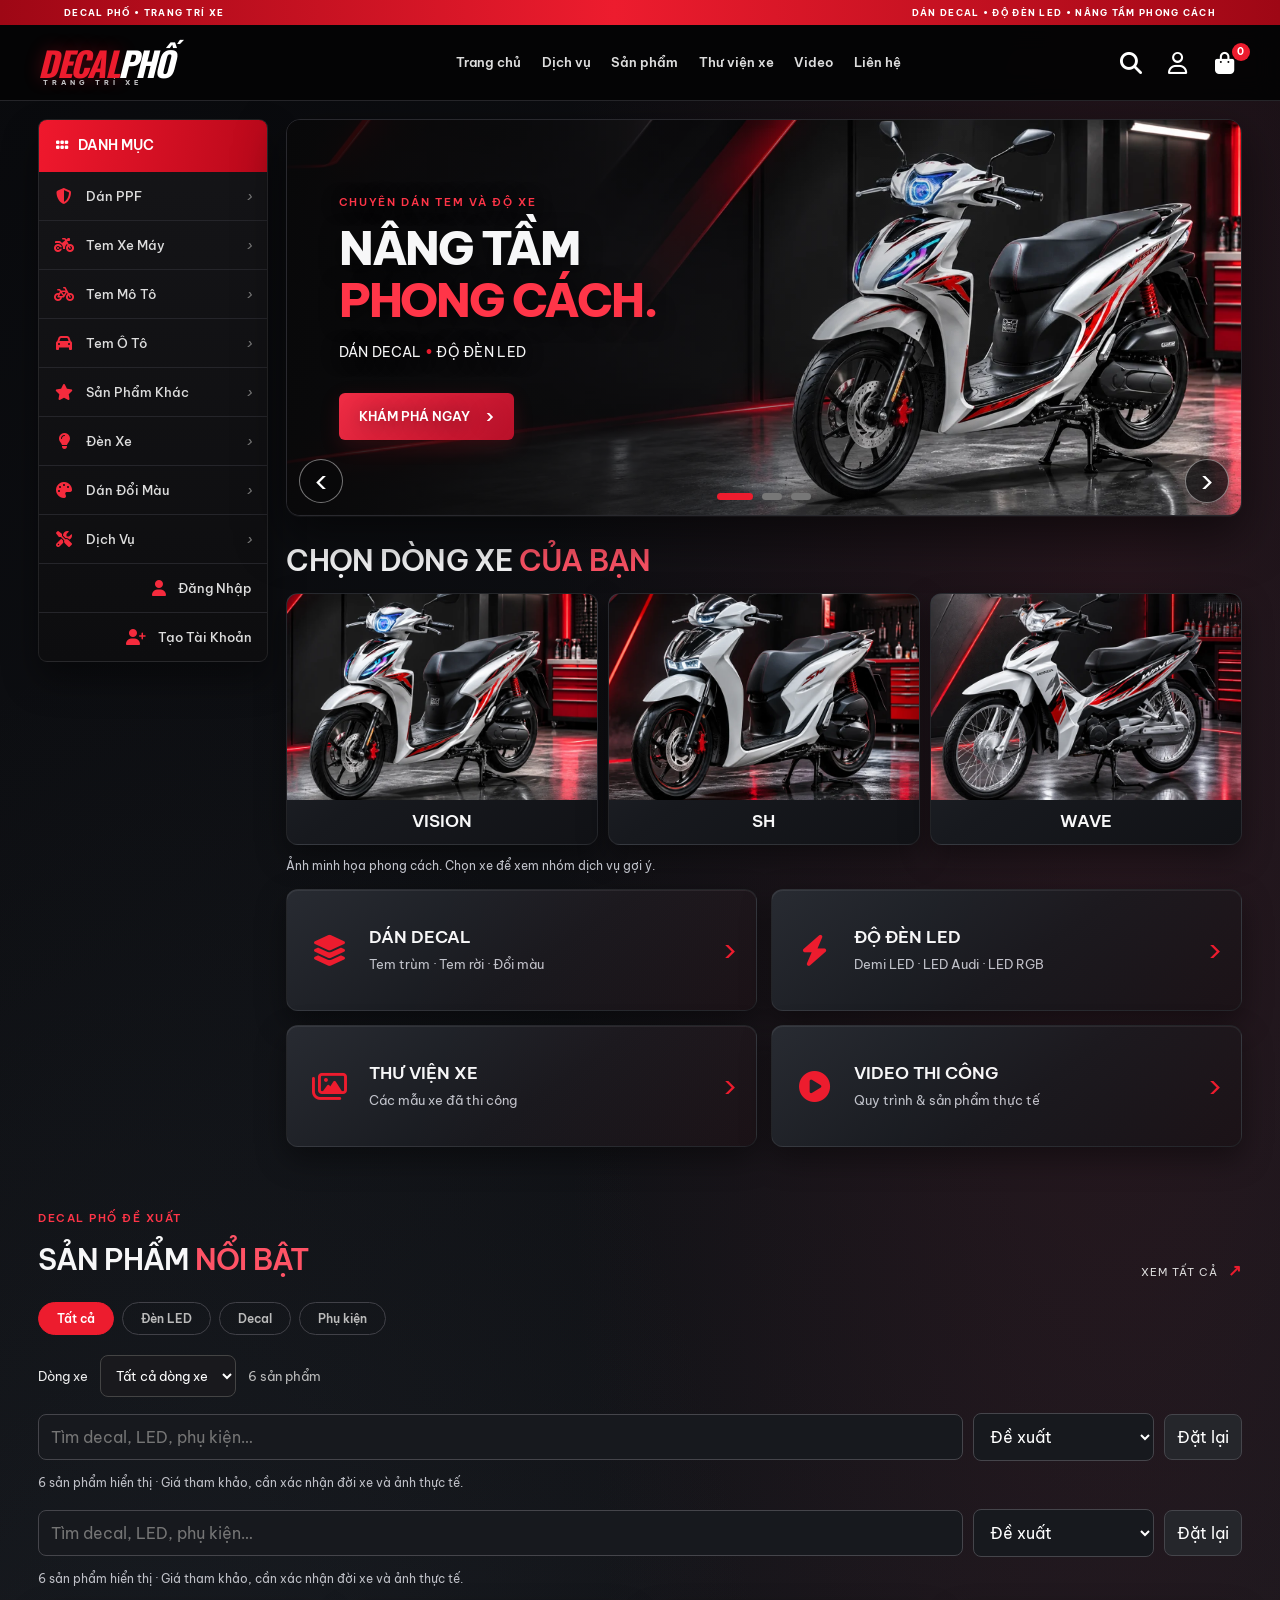
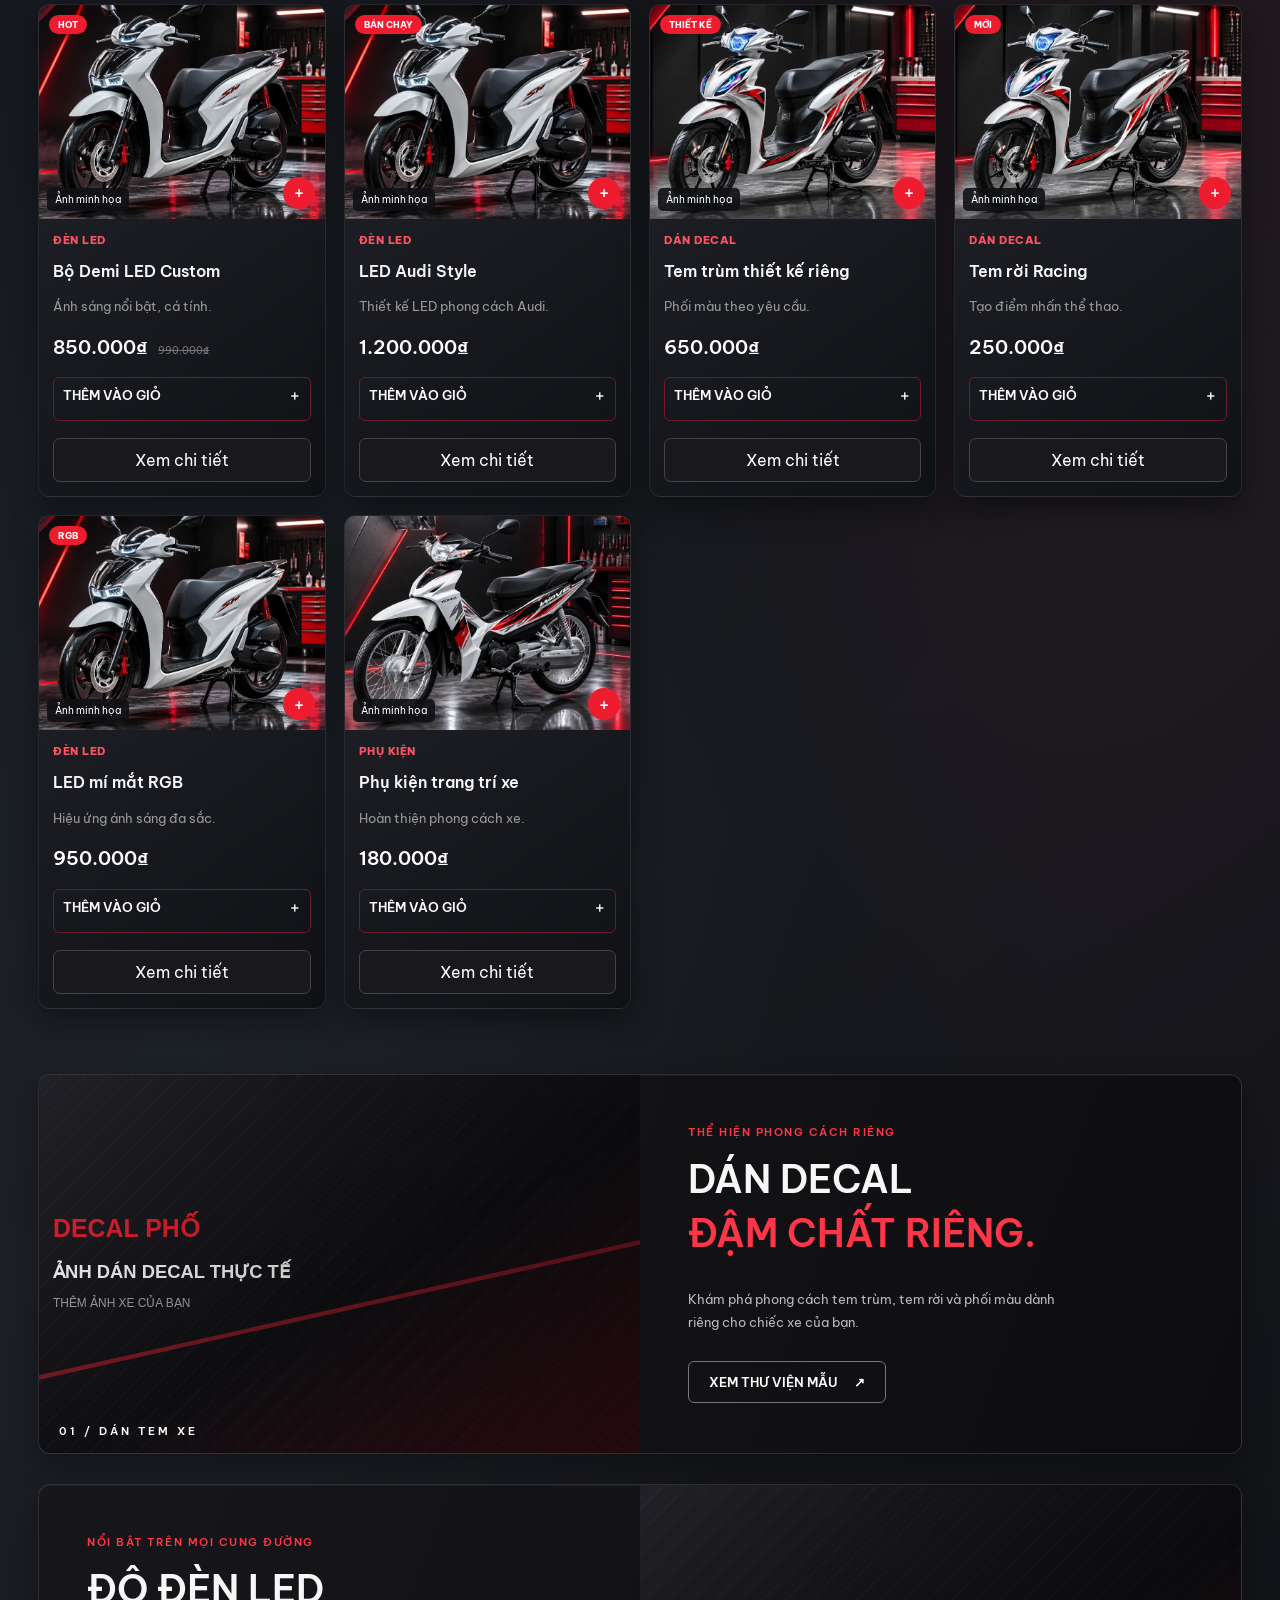
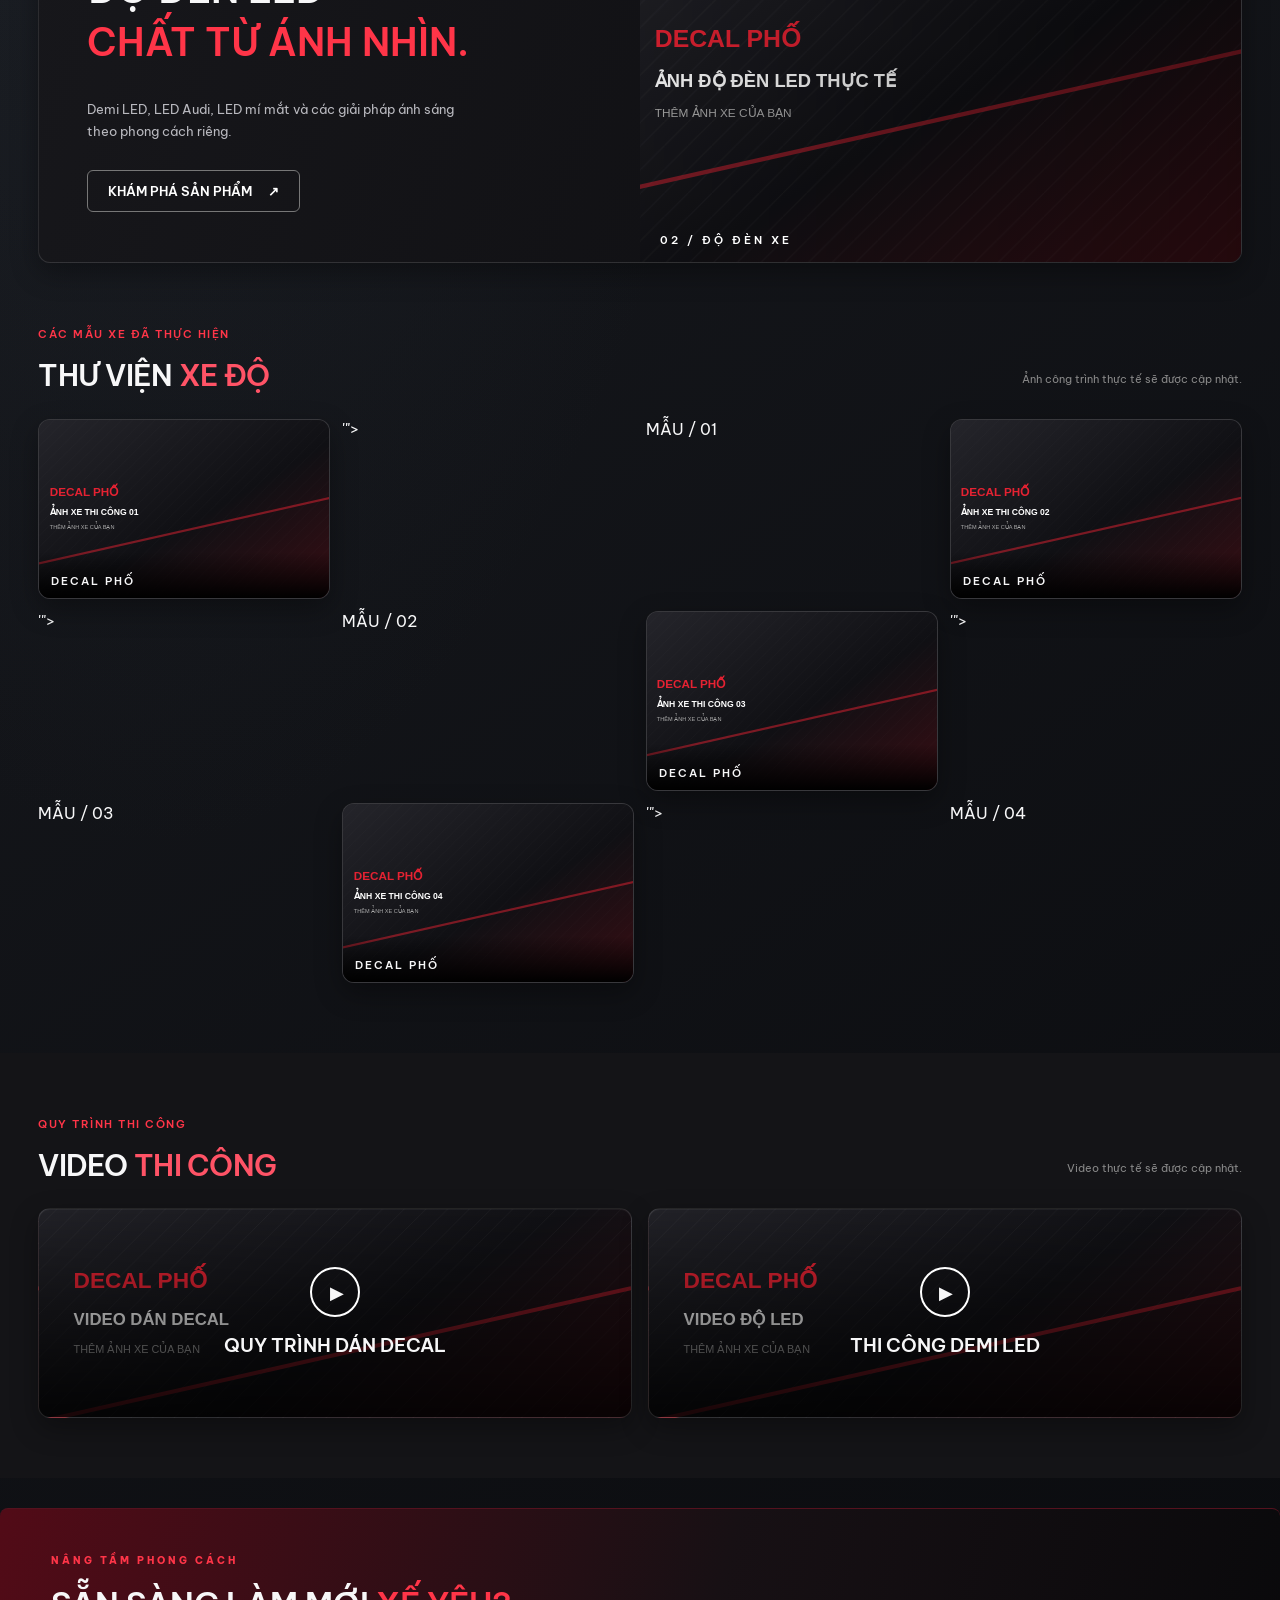
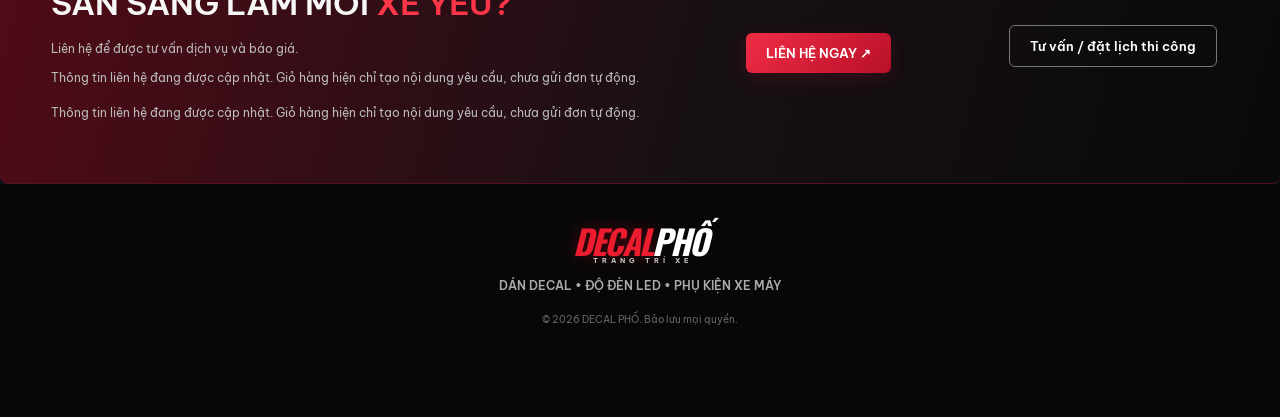
==== commit c16ac03f: "Update index.html" ====
--- a/DECAL-PHO-WEBSITE/index.html
+++ b/DECAL-PHO-WEBSITE/index.html
@@ -13,6 +13,8 @@
   <link rel="stylesheet" href="css/cinematic-v31.css?v=312">
   <link rel="stylesheet" href="css/motion-v32.css?v=32">
   <link rel="stylesheet" href="css/product-v33.css?v=33">
+  <link rel="stylesheet" href="css/product-v33.css?v=33">
+  <link rel="stylesheet" href="css/stability-v331.css?v=331">
   <link rel="stylesheet" href="https://cdnjs.cloudflare.com/ajax/libs/font-awesome/6.4.0/css/all.min.css">
 </head>
 <body>
@@ -147,5 +149,8 @@
   <script src="js/cinematic-v31.js?v=31"></script>
   <script src="js/motion-v32.js?v=32"></script>
   <script src="js/product-v33.js?v=33"></script>
+  <script src="js/product-v33.js?v=33"></script>
+  <script src="js/contact-v331.js?v=331"></script>
+  <script src="js/stability-v331.js?v=331"></script>
 </body>
 </html>
--- a/DECAL-PHO-WEBSITE/css/stability-v331.css
+++ b/DECAL-PHO-WEBSITE/css/stability-v331.css
@@ -0,0 +1,5 @@
+/* V3.3.1: stability overrides, load last */
+.hero-slide:not(.active){visibility:hidden!important;opacity:0!important;pointer-events:none!important;transition:none!important}.hero-slide.active{visibility:visible!important;opacity:1!important;animation:v331-in .4s ease both}.hero-slide.active .hero-copy>*{animation:none!important}@keyframes v331-in{from{opacity:.35}to{opacity:1}}
+.cart-drawer{display:flex;flex-direction:column;max-height:100dvh;box-sizing:border-box}.cart-items{flex:1;min-height:0;overflow:auto;overscroll-behavior:contain}.cart-item{display:grid!important;grid-template-columns:88px minmax(0,1fr);gap:12px;align-items:start;padding:14px 0;position:relative}.cart-thumb{width:88px!important;height:auto!important;min-width:0;overflow:hidden;position:relative}.cart-thumb img{display:block;width:88px;height:72px;object-fit:cover;border-radius:7px}.cart-thumb small{display:block;font-size:9px;line-height:1.3;color:#bfc1c7}.cart-detail{min-width:0;position:static!important;overflow-wrap:anywhere;display:flex;flex-direction:column;gap:8px}.cart-detail b,.cart-detail strong{display:block;line-height:1.5}.cart-detail .qty{display:flex;flex-wrap:wrap;align-items:center;gap:6px}.qty button{min-width:36px;min-height:40px}.cart-footer{flex-shrink:0;padding-bottom:calc(16px + env(safe-area-inset-bottom));background:#15171b}.cart-footer button:disabled{opacity:.5;cursor:not-allowed}.checkout-modal{max-height:90dvh;overflow:auto;overscroll-behavior:contain;box-sizing:border-box}.checkout-modal label{display:block;margin:10px 0}.checkout-modal input,.checkout-modal select,.checkout-modal textarea,#checkoutResult textarea{width:100%;box-sizing:border-box;background:#202228;color:#fff;border:1px solid #555;border-radius:7px;padding:12px;font:inherit;font-size:16px}.v331-note{font-size:12px;color:#c5c6cc;line-height:1.6}#checkoutResult a{display:inline-block;padding:12px;color:#ff687a}.sr22-dialog{overscroll-behavior:contain}.sr22-main{width:100%;max-height:40dvh;object-fit:contain;background:#111216}.sr22-buy{position:sticky;bottom:0;z-index:2;width:100%;min-height:48px}.product-info h3{overflow-wrap:anywhere}.product-photo img{object-fit:cover}.v331-book{margin:12px}.product-info .price{margin-top:auto}.product-card{min-width:0}section[id]{scroll-margin-top:95px}
+@media(max-width:900px){.cart-drawer{width:min(100%,440px);height:100dvh}.checkout-modal{max-height:85dvh;width:calc(100% - 24px);padding-bottom:calc(20px + env(safe-area-inset-bottom))}.sr22-dialog{max-height:85dvh;padding-bottom:calc(20px + env(safe-area-inset-bottom))}.sr22-buy{bottom:env(safe-area-inset-bottom)}.product-info p{line-height:1.55}.product-info .add-btn,.product-info .sr22-view{min-height:44px}.hero-copy{z-index:2}.v33-tools input,.v33-tools select{font-size:16px}}
+@media(prefers-reduced-motion:reduce){.hero-slide.active{animation:none!important}}
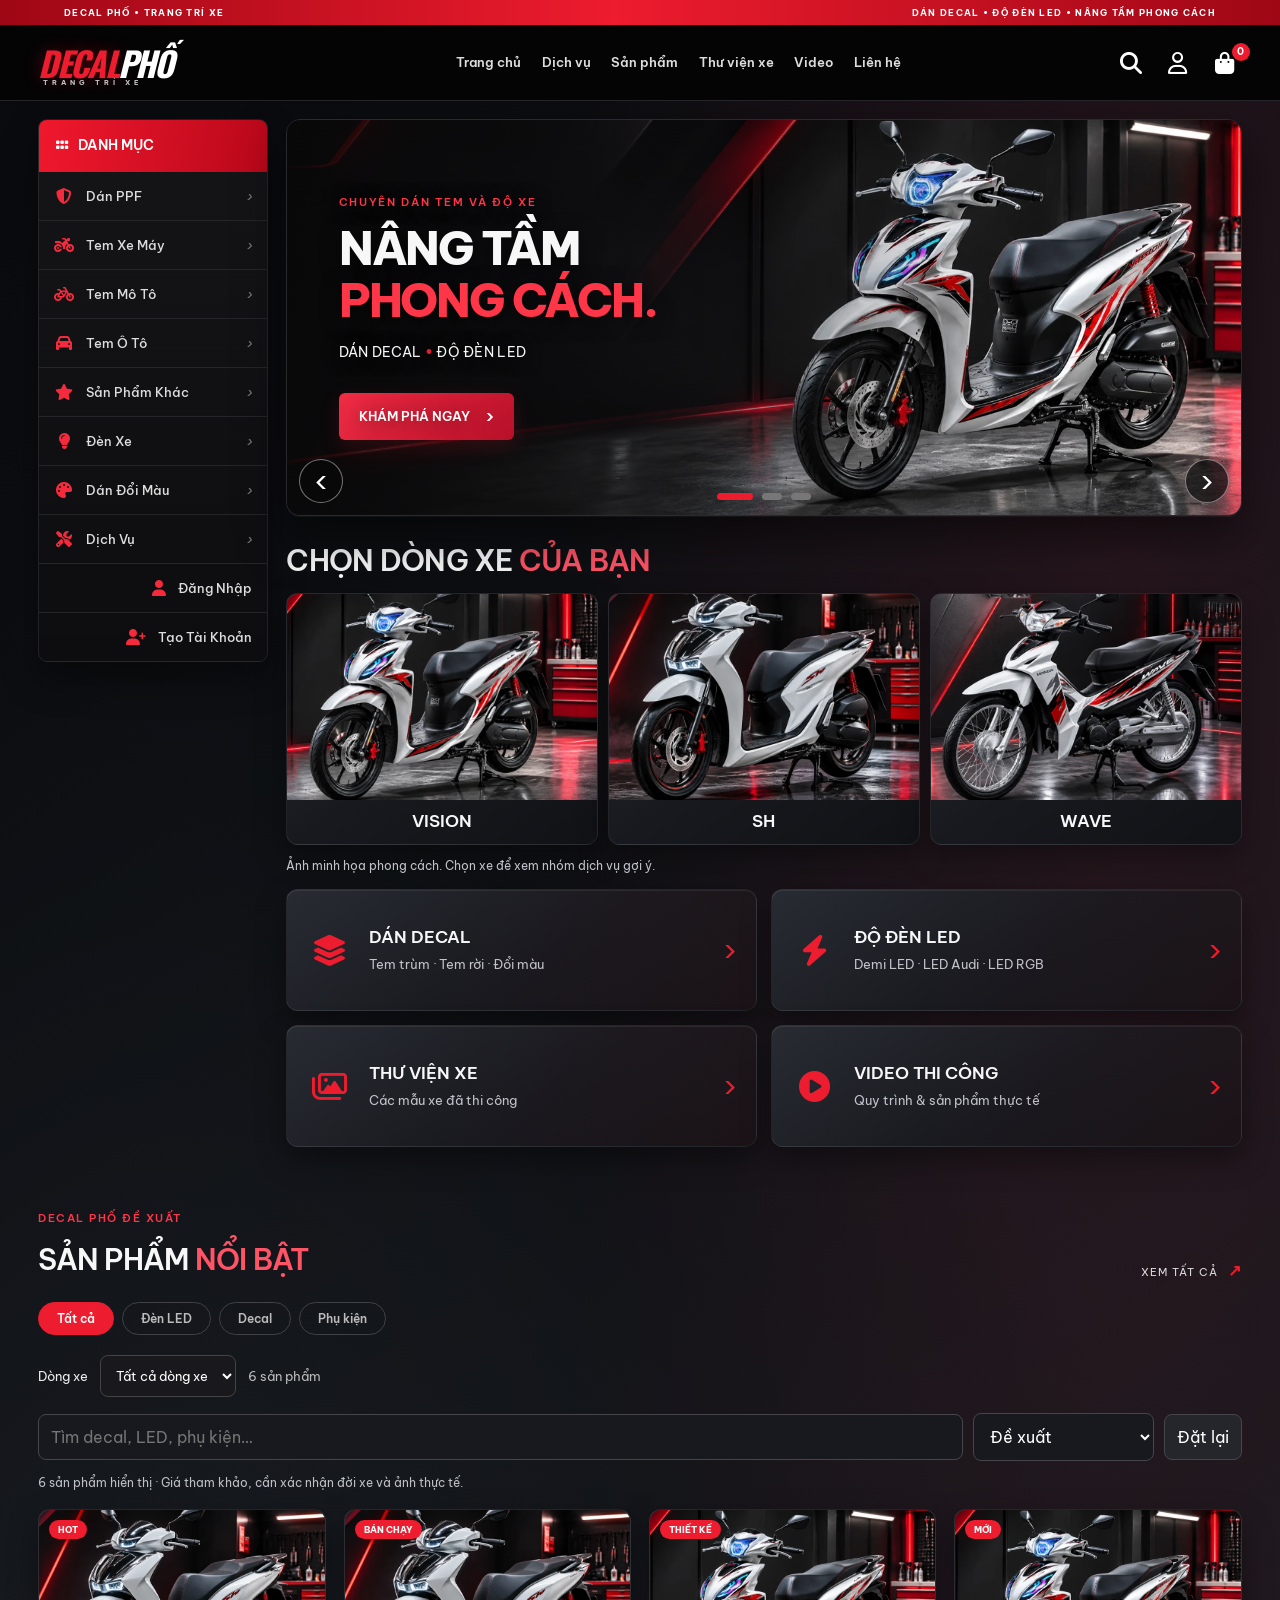
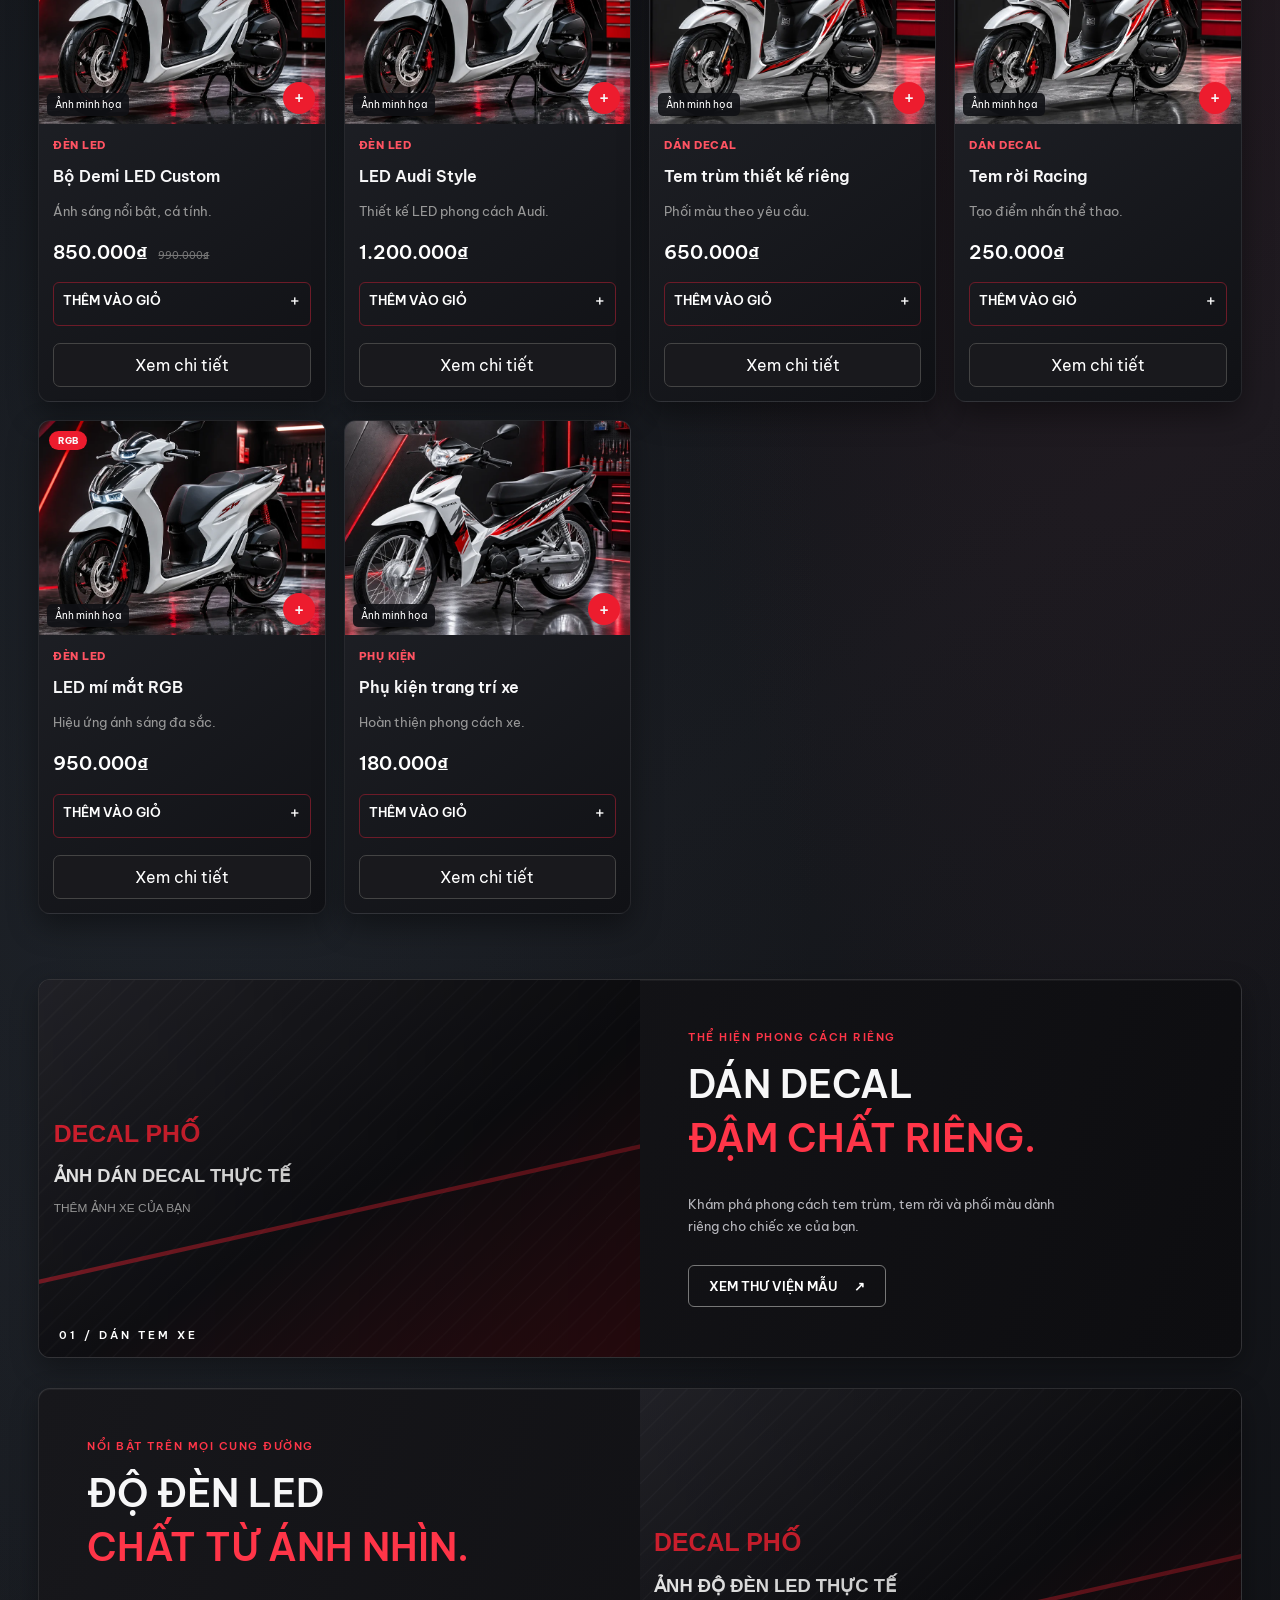
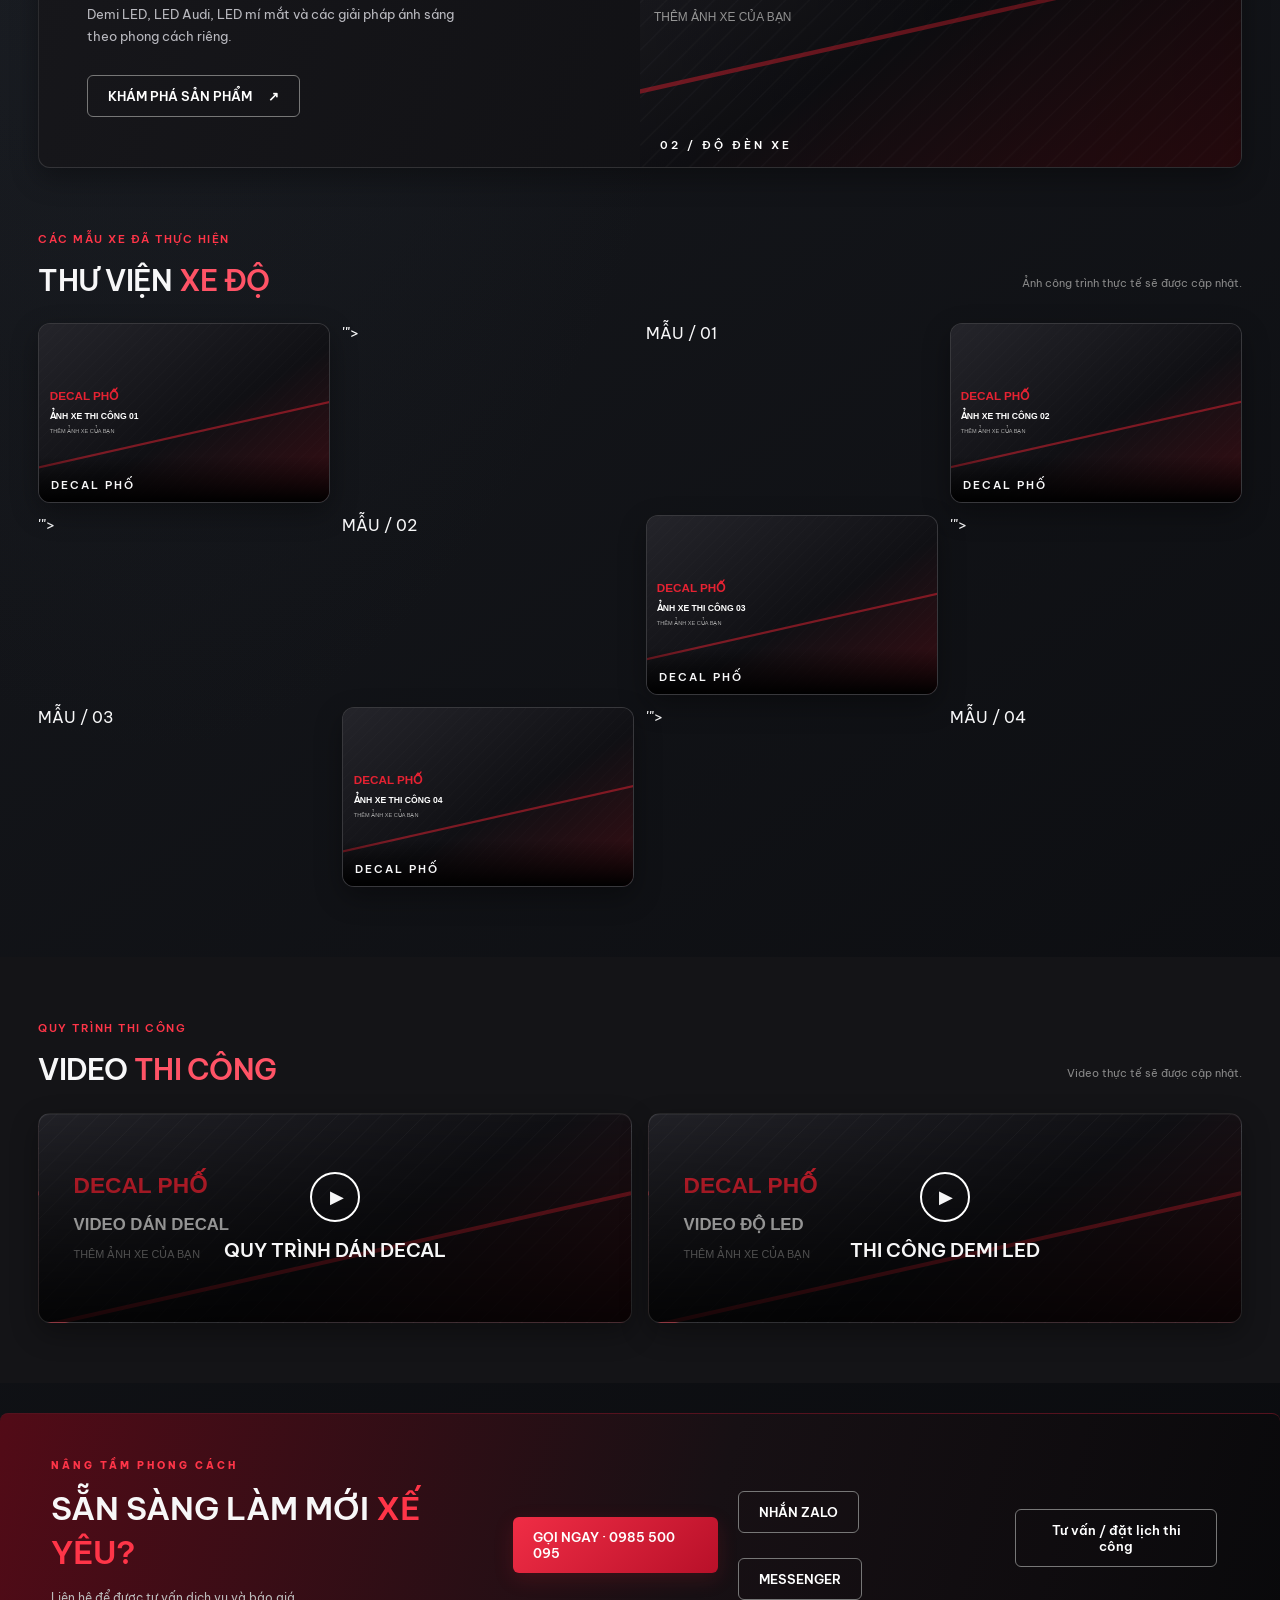
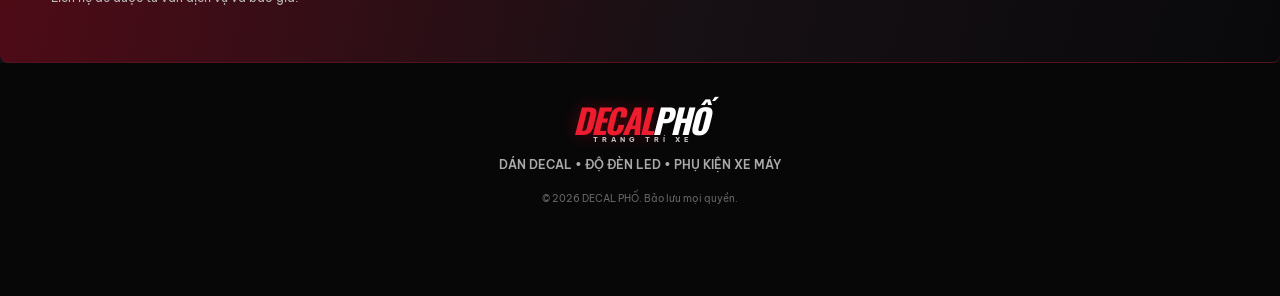
==== commit e5ef34b2: "Add files via upload" ====
--- a/DECAL-PHO-WEBSITE/index.html
+++ b/DECAL-PHO-WEBSITE/index.html
@@ -13,9 +13,9 @@
   <link rel="stylesheet" href="css/cinematic-v31.css?v=312">
   <link rel="stylesheet" href="css/motion-v32.css?v=32">
   <link rel="stylesheet" href="css/product-v33.css?v=33">
-  <link rel="stylesheet" href="css/product-v33.css?v=33">
   <link rel="stylesheet" href="css/stability-v331.css?v=331">
   <link rel="stylesheet" href="https://cdnjs.cloudflare.com/ajax/libs/font-awesome/6.4.0/css/all.min.css">
+<style>.contact-direct-links{display:flex;flex-wrap:wrap;gap:10px;align-items:center}.contact-direct-links a{white-space:nowrap}@media(max-width:900px){.contact-direct-links{justify-content:center;width:100%}}</style>
 </head>
 <body>
   <div class="announcement"><span>DECAL PHỐ • TRANG TRÍ XE</span><span>DÁN DECAL • ĐỘ ĐÈN LED • NÂNG TẦM PHONG CÁCH</span></div>
@@ -116,14 +116,14 @@
     
     <section class="section video-section" id="videos"><div class="wrap"><div class="section-heading"><div><p class="eyebrow">QUY TRÌNH THI CÔNG</p><h2>VIDEO <em>THI CÔNG</em></h2></div><p class="muted">Video thực tế sẽ được cập nhật.</p></div><div class="video-grid"><button class="video-tile" data-video="assets/videos/decal-demo.mp4"><span class="play">▶</span><b>QUY TRÌNH DÁN DECAL</b></button><button class="video-tile second" data-video="assets/videos/led-demo.mp4"><span class="play">▶</span><b>THI CÔNG DEMI LED</b></button></div></div></section>
     
-    <section class="contact-band" id="contact"><div><p class="eyebrow">NÂNG TẦM PHONG CÁCH</p><h2>SẴN SÀNG LÀM MỚI <em>XẾ YÊU?</em></h2><p>Liên hệ để được tư vấn dịch vụ và báo giá.</p></div><a class="btn-red" href="#contact" id="contactCall">LIÊN HỆ NGAY ↗</a></section>
+    <section class="contact-band" id="contact"><div><p class="eyebrow">NÂNG TẦM PHONG CÁCH</p><h2>SẴN SÀNG LÀM MỚI <em>XẾ YÊU?</em></h2><p>Liên hệ để được tư vấn dịch vụ và báo giá.</p></div><a class="btn-red" href="tel:0985500095" id="contactCall">GỌI NGAY · 0985 500 095</a><div class="contact-direct-links"><a class="btn-outline" href="https://zalo.me/0985500095" target="_blank" rel="noopener noreferrer">NHẮN ZALO</a><a class="btn-outline" href="https://m.me/103209069168975" target="_blank" rel="noopener noreferrer">MESSENGER</a></div></section>
   </main>
   
   <footer class="footer"><a class="brand" href="#home"><span>DECAL</span><b> PHỐ</b><small>TRANG TRÍ XE</small></a><p>DÁN DECAL • ĐỘ ĐÈN LED • PHỤ KIỆN XE MÁY</p><small>© <span id="year"></span> DECAL PHỐ. Bảo lưu mọi quyền.</small></footer>
   
   <nav class="bottom-nav" aria-label="Điều hướng nhanh">
-    <a href="#contact" id="bottomCall"><span><i class="fa-solid fa-phone"></i></span><b>GỌI NGAY</b></a>
-    <a href="#contact" id="bottomMessage"><span><i class="fa-regular fa-comment-dots"></i></span><b>NHẮN TIN</b></a>
+    <a href="tel:0985500095" id="bottomCall"><span><i class="fa-solid fa-phone"></i></span><b>GỌI NGAY</b></a>
+    <a href="https://zalo.me/0985500095" id="bottomMessage"><span><i class="fa-regular fa-comment-dots"></i></span><b>NHẮN TIN</b></a>
     <a href="#products"><span><i class="fa-solid fa-grip"></i></span><b>SẢN PHẨM</b></a>
     <a href="#home"><span><i class="fa-solid fa-store"></i></span><b>CỬA HÀNG</b></a>
     <button id="bottomCart"><span><i class="fa-solid fa-cart-shopping"></i><i class="cart-count">0</i></span><b>GIỎ HÀNG</b></button>
@@ -149,8 +149,21 @@
   <script src="js/cinematic-v31.js?v=31"></script>
   <script src="js/motion-v32.js?v=32"></script>
   <script src="js/product-v33.js?v=33"></script>
-  <script src="js/product-v33.js?v=33"></script>
-  <script src="js/contact-v331.js?v=331"></script>
-  <script src="js/stability-v331.js?v=331"></script>
+  <script src="js/contact-v331.js?v=332"></script>
+  <script src="js/stability-v331.js?v=332"></script>
+<script>
+(() => {
+ const fix = () => {
+  const contact = document.getElementById('contact');
+  if (!contact) return;
+  contact.querySelectorAll('p').forEach(p => { if (p.textContent.trim().startsWith('Thông tin liên hệ đang được cập nhật')) p.remove(); });
+  for (const [id, url] of [['contactCall','tel:0985500095'],['bottomCall','tel:0985500095'],['bottomMessage','https://zalo.me/0985500095']]) {
+   const a = document.getElementById(id); if (!a) continue;
+   a.href = url; a.onclick = null;
+  }
+ };
+ fix(); window.addEventListener('load', fix, {once:true});
+})();
+</script>
 </body>
-</html>
+</html>
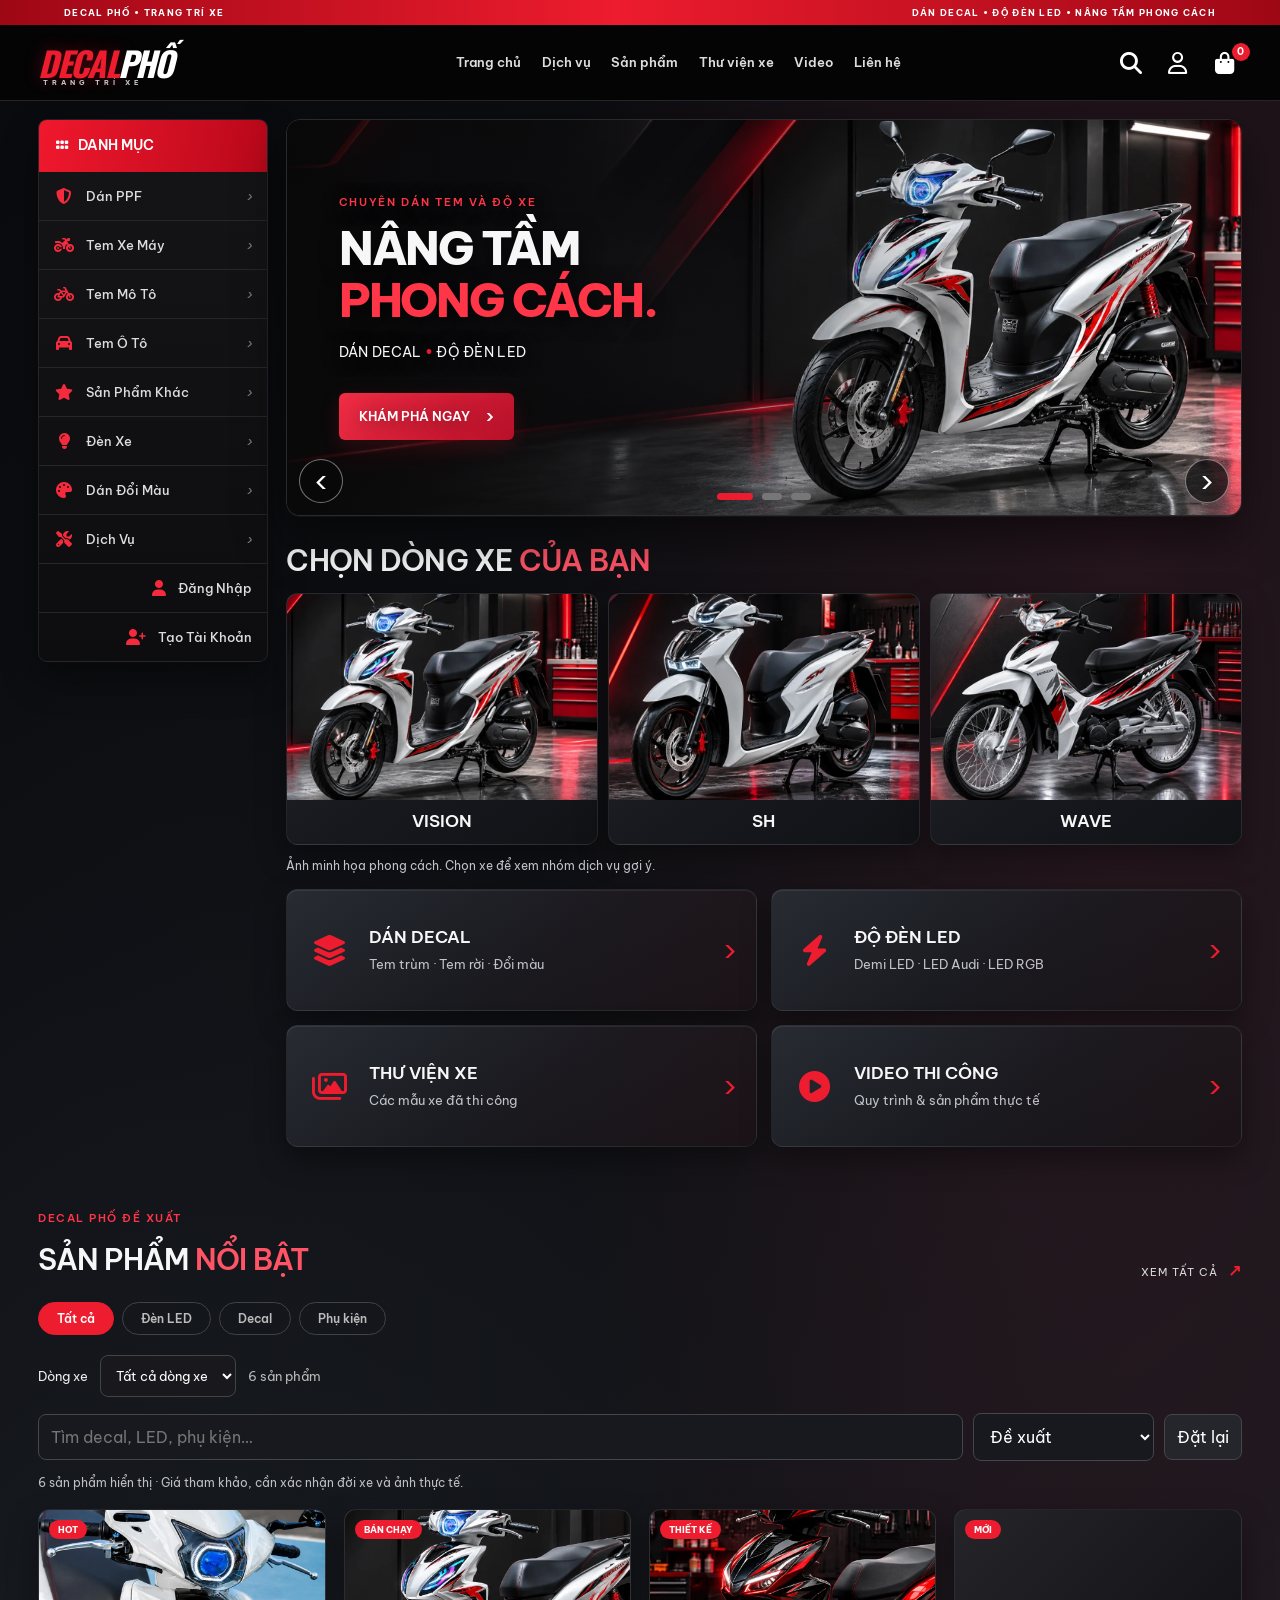
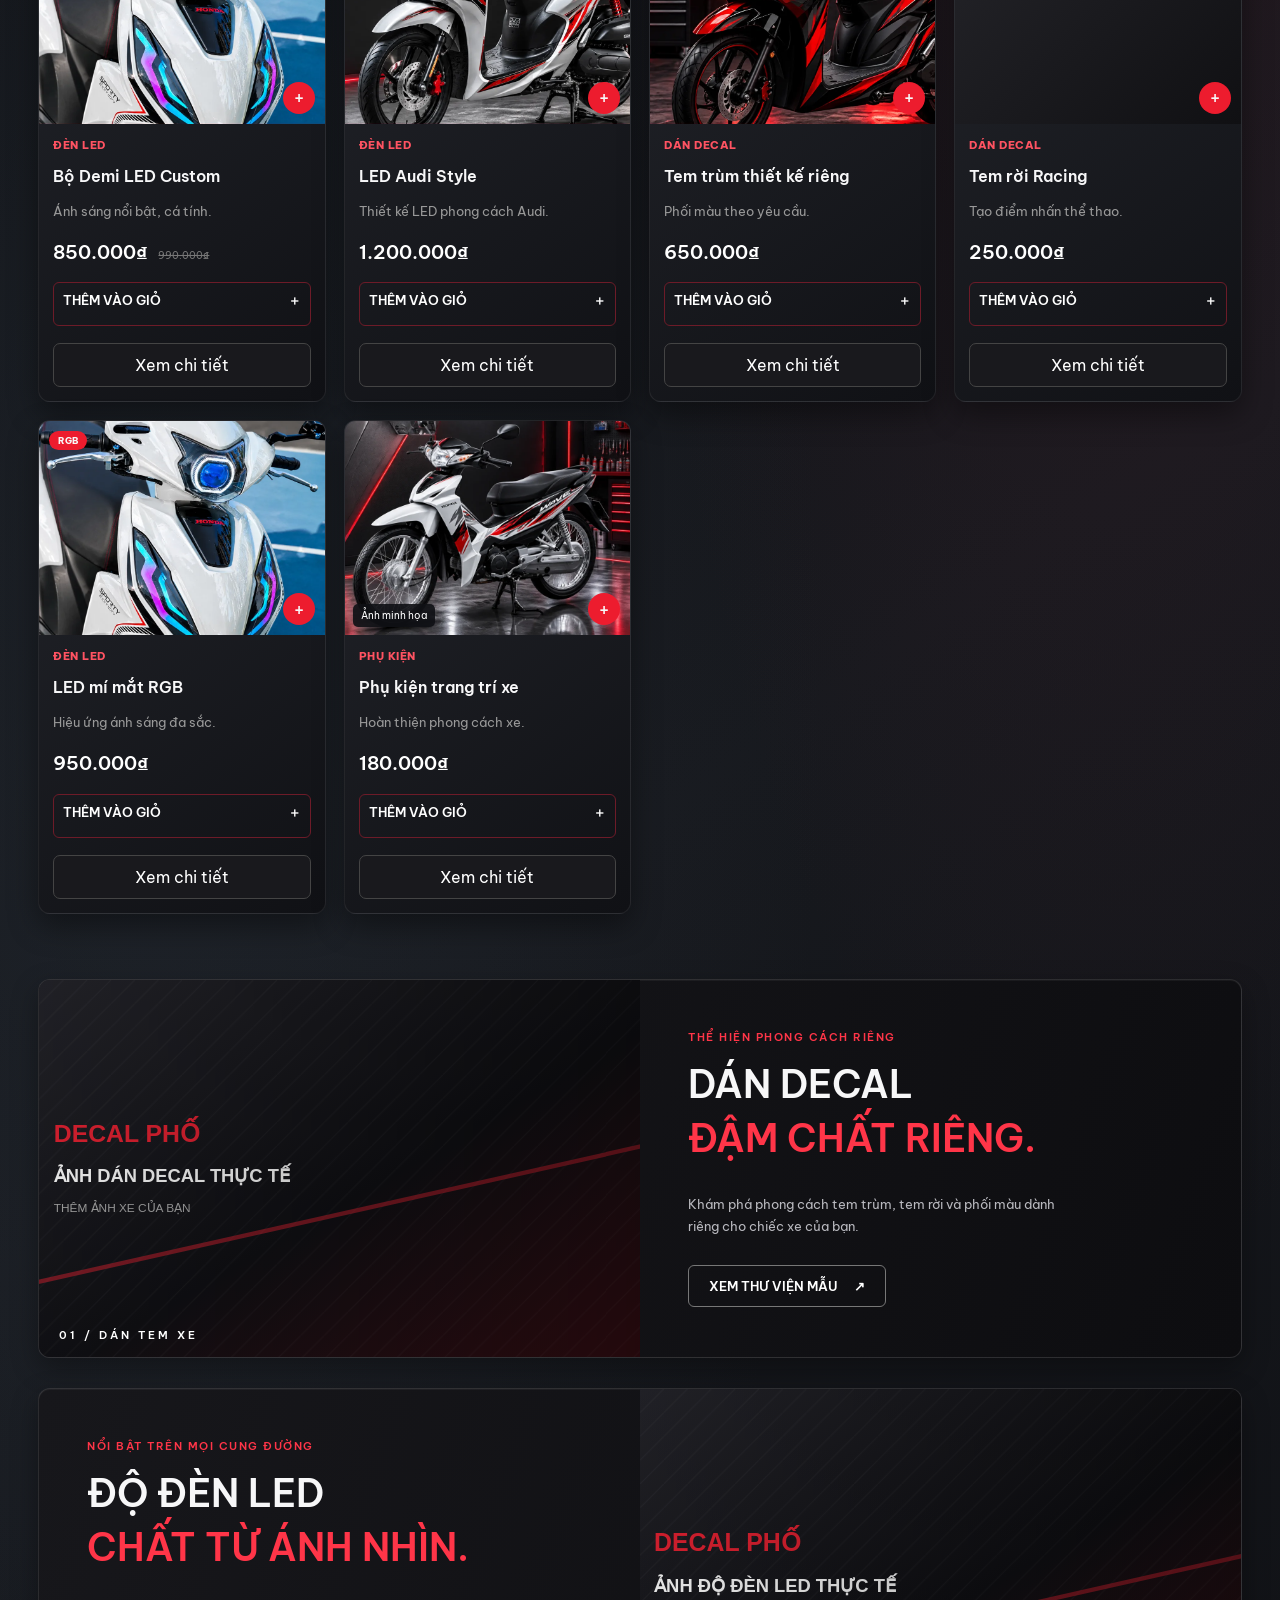
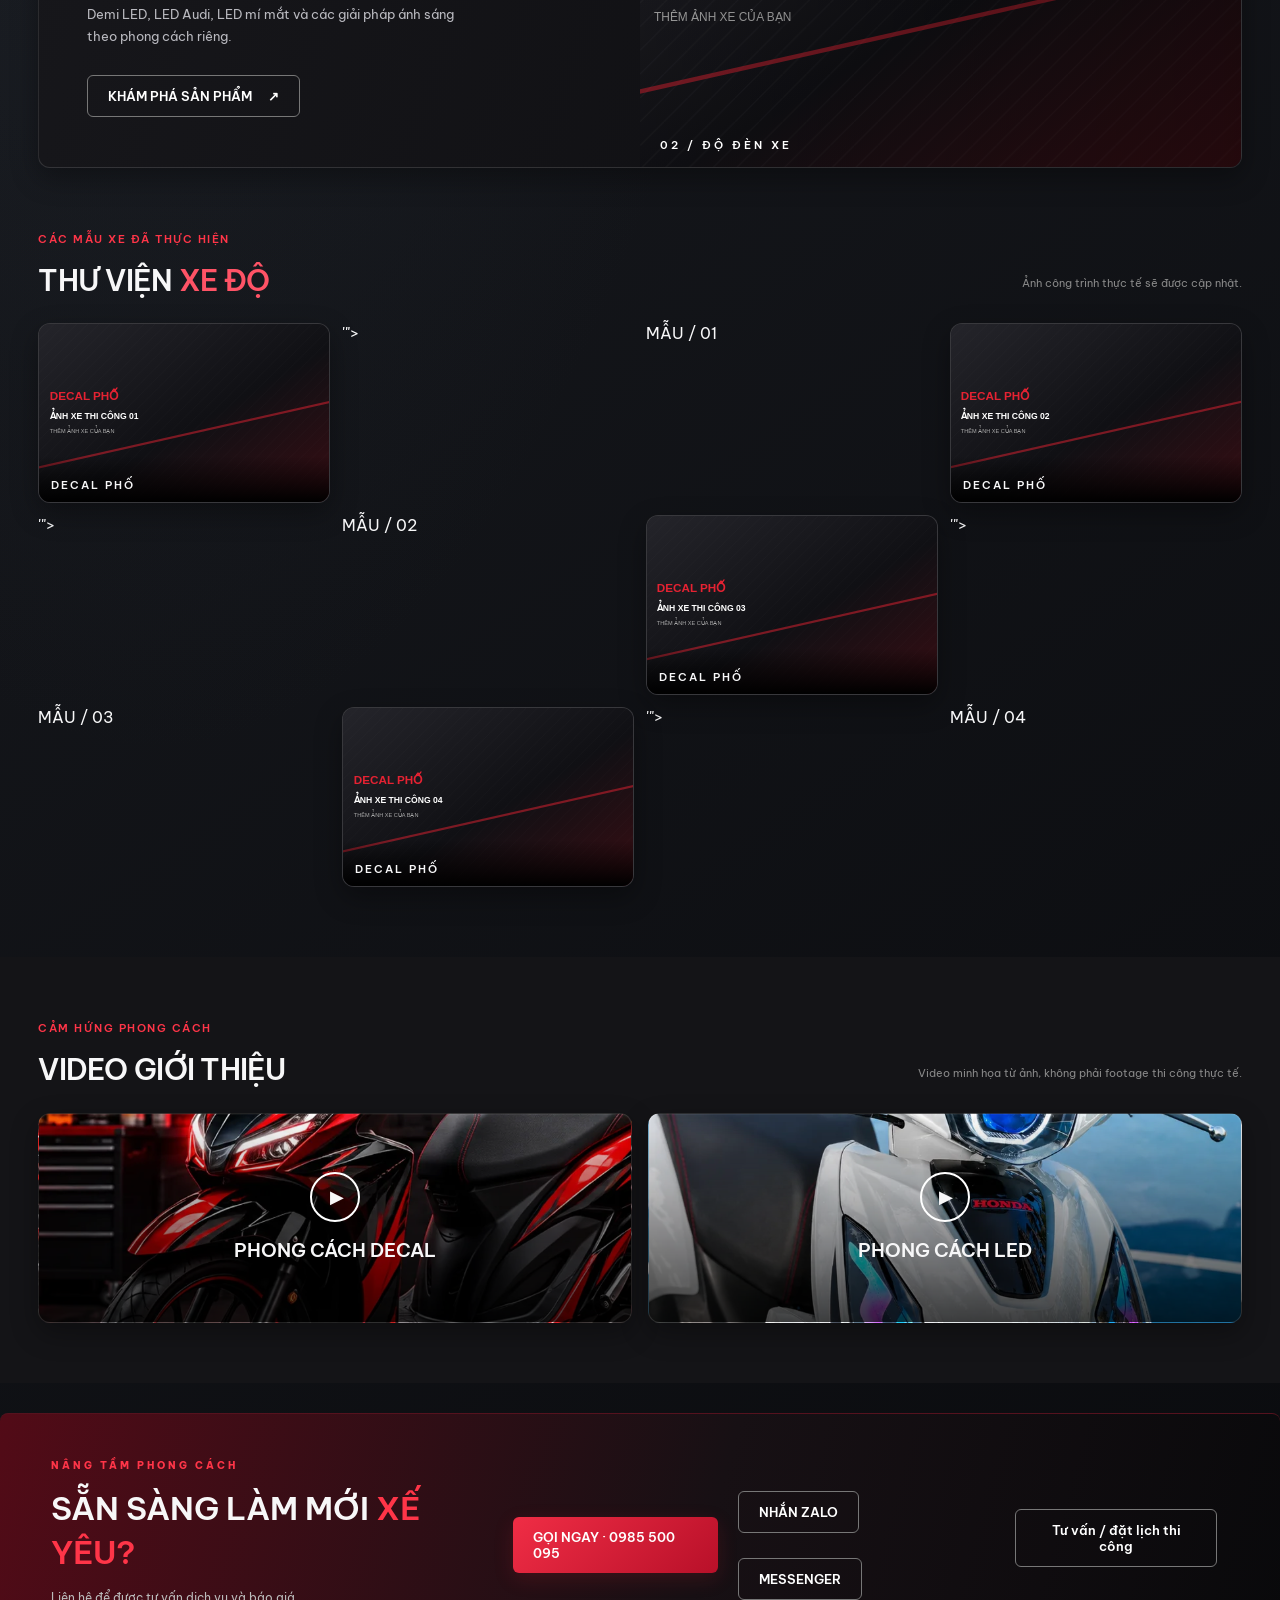
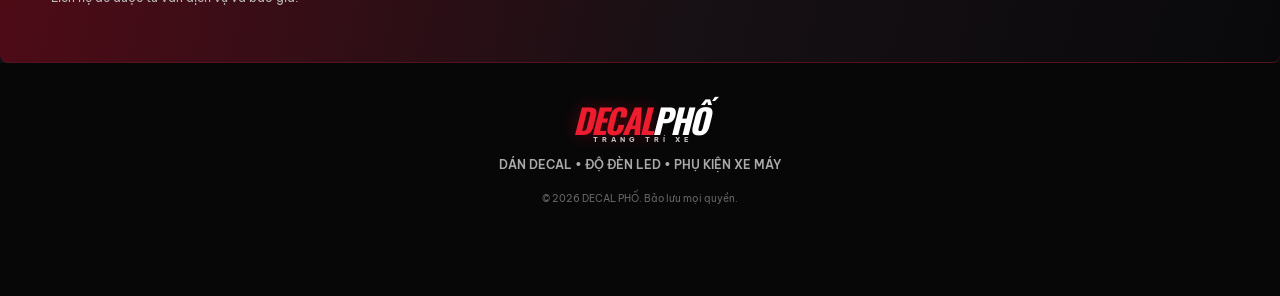
==== commit 511cd63f: "Add files via upload" ====
--- a/DECAL-PHO-WEBSITE/index.html
+++ b/DECAL-PHO-WEBSITE/index.html
@@ -144,6 +144,7 @@
   <script src="js/products.js"></script>
   <script src="js/app.js"></script>
   <script src="js/showroom-data.js"></script>
+  <script src="js/media-v333.js?v=333"></script>
   <script src="js/showroom-v22.js?v=22"></script>
   <script src="js/signature-v3.js?v=30"></script>
   <script src="js/cinematic-v31.js?v=31"></script>
@@ -165,5 +166,8 @@
  fix(); window.addEventListener('load', fix, {once:true});
 })();
 </script>
+<script src="js/video-v333.js?v=333"></script>
+<script src="js/order-config-v334.js?v=334"></script>
+<script src="js/order-v334.js?v=334"></script>
 </body>
 </html>
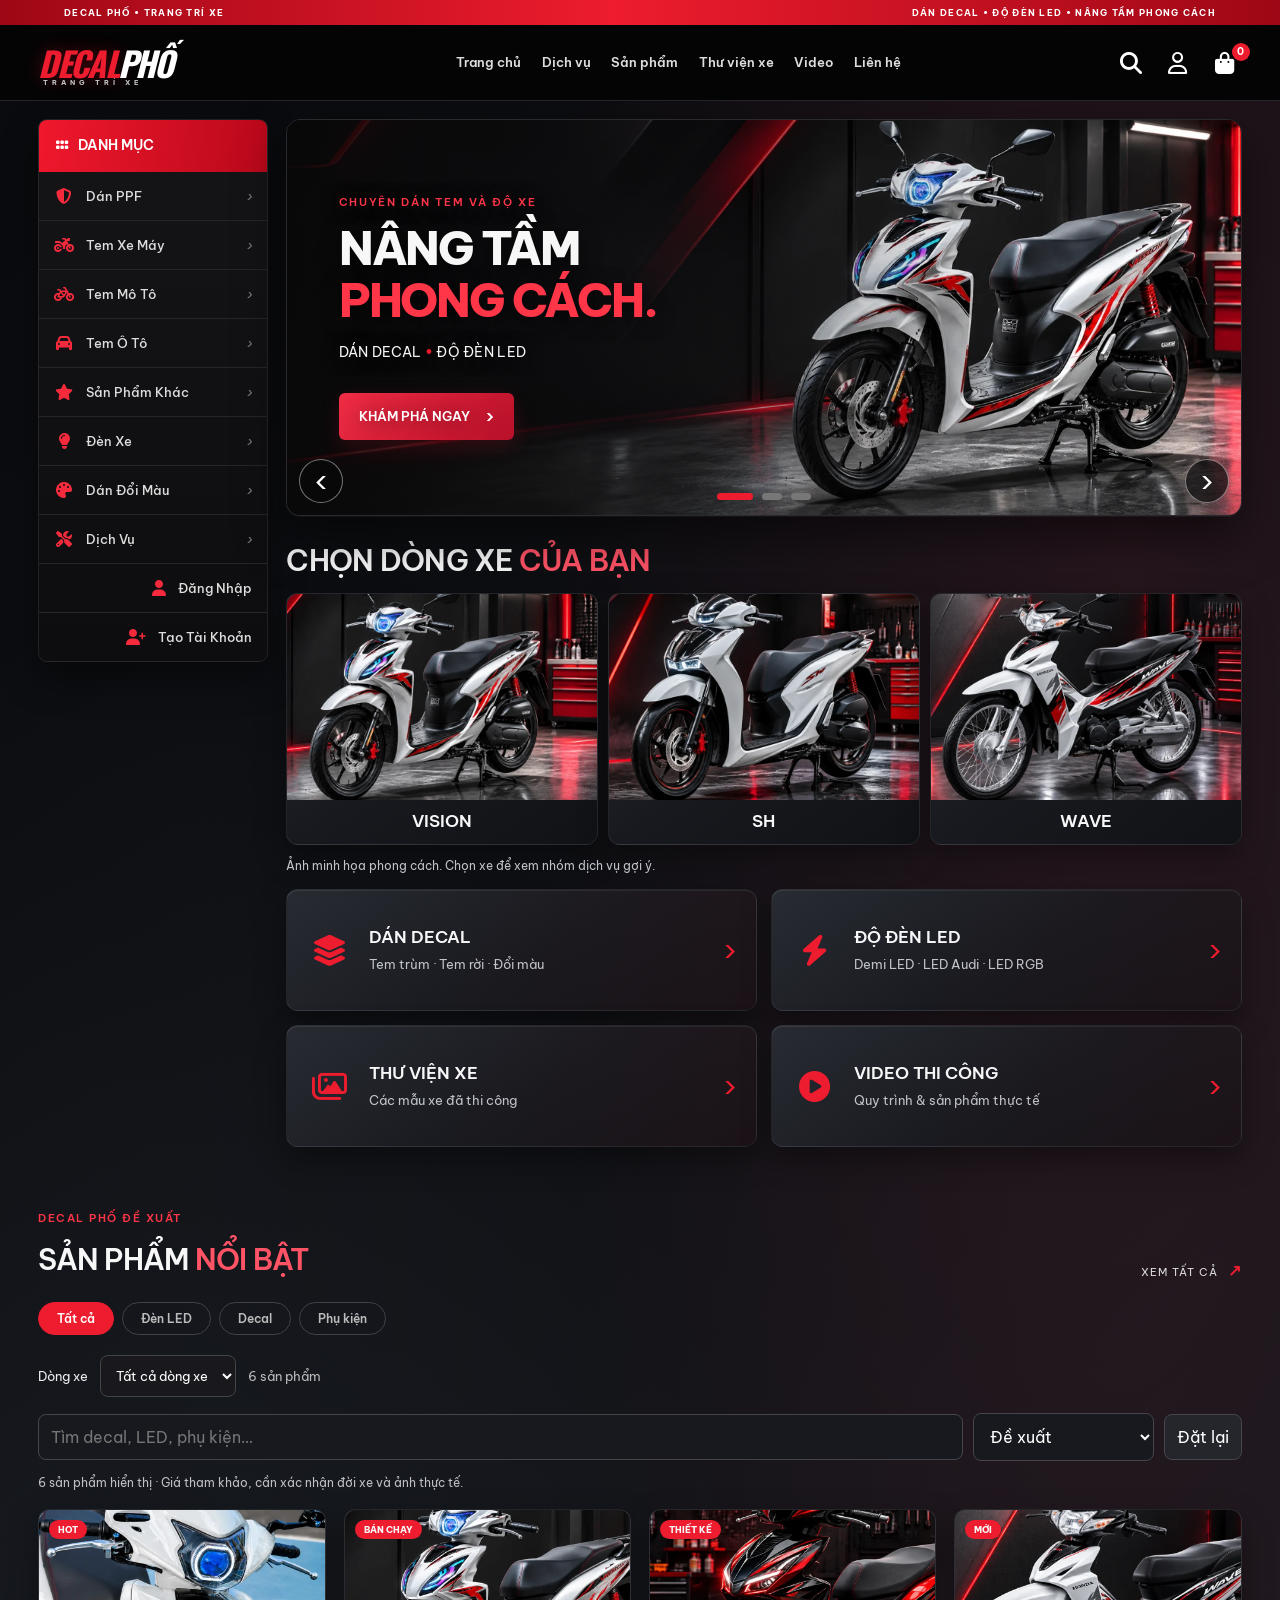
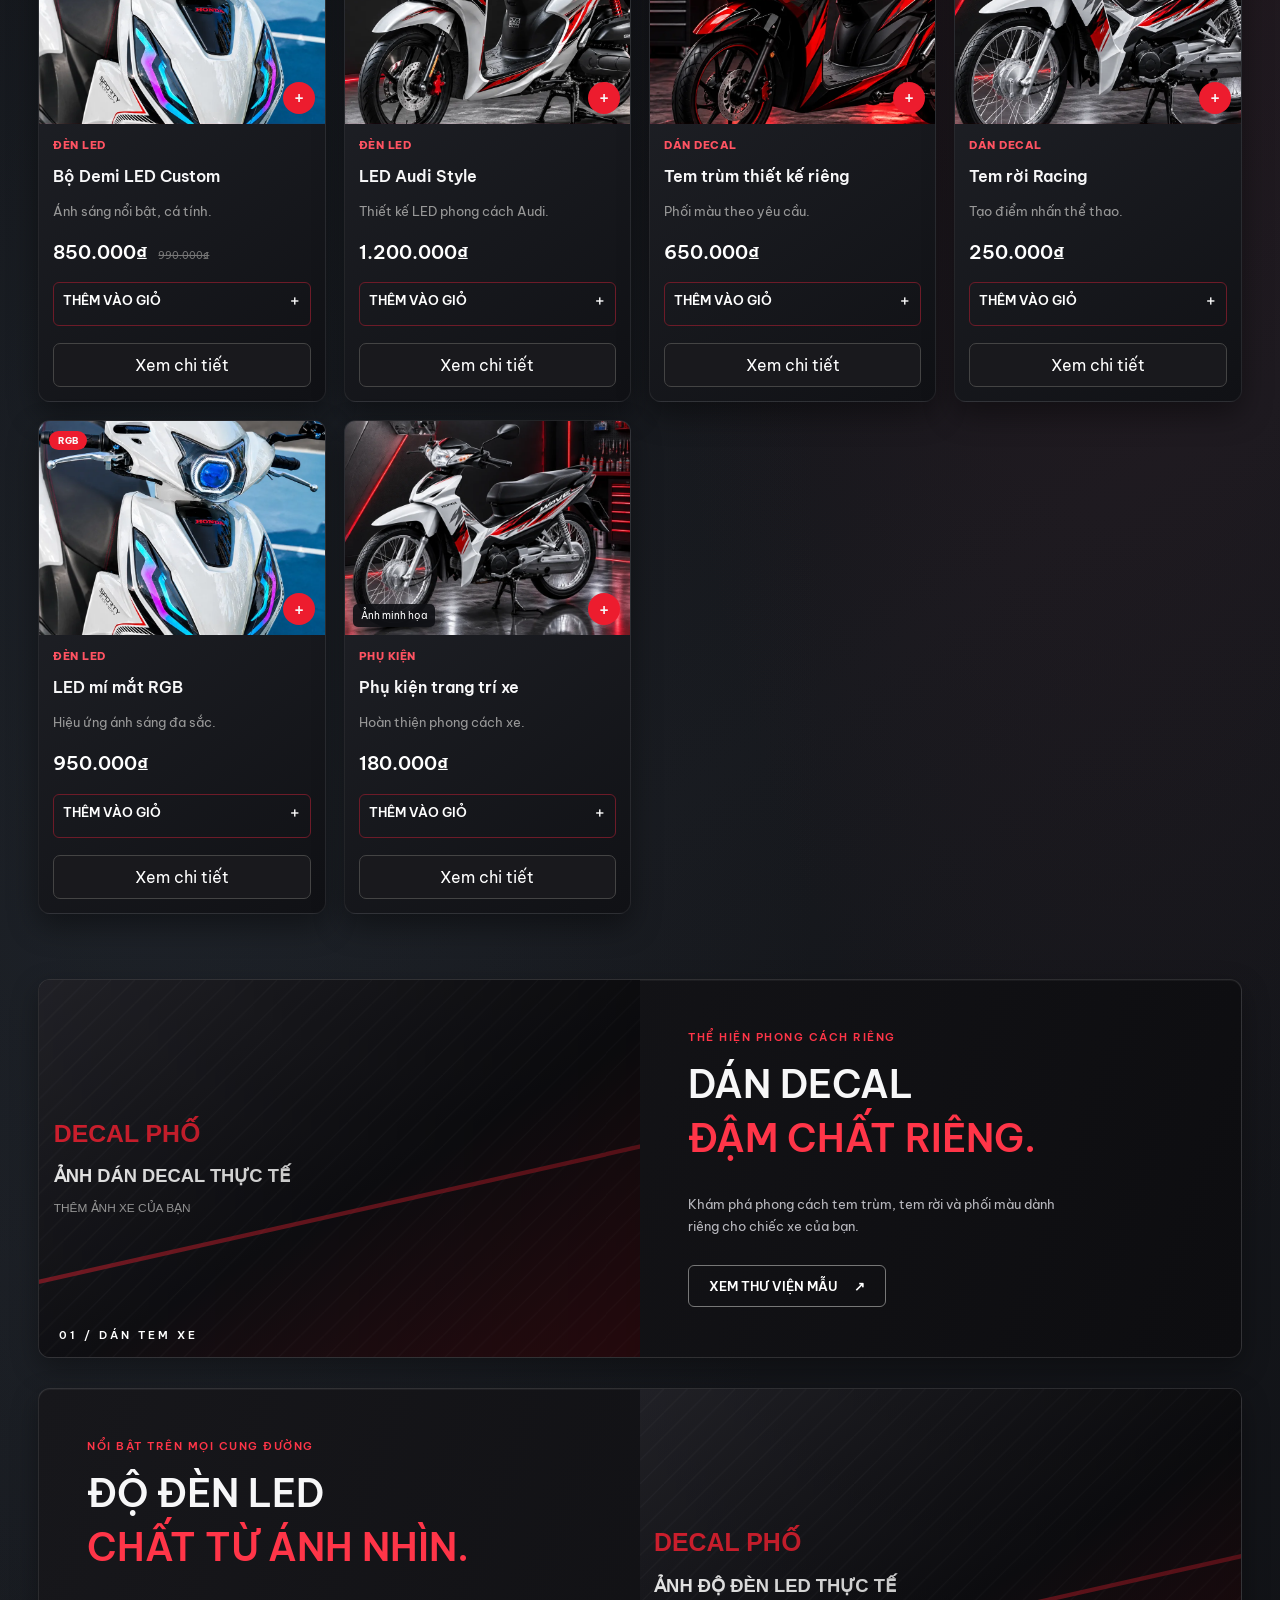
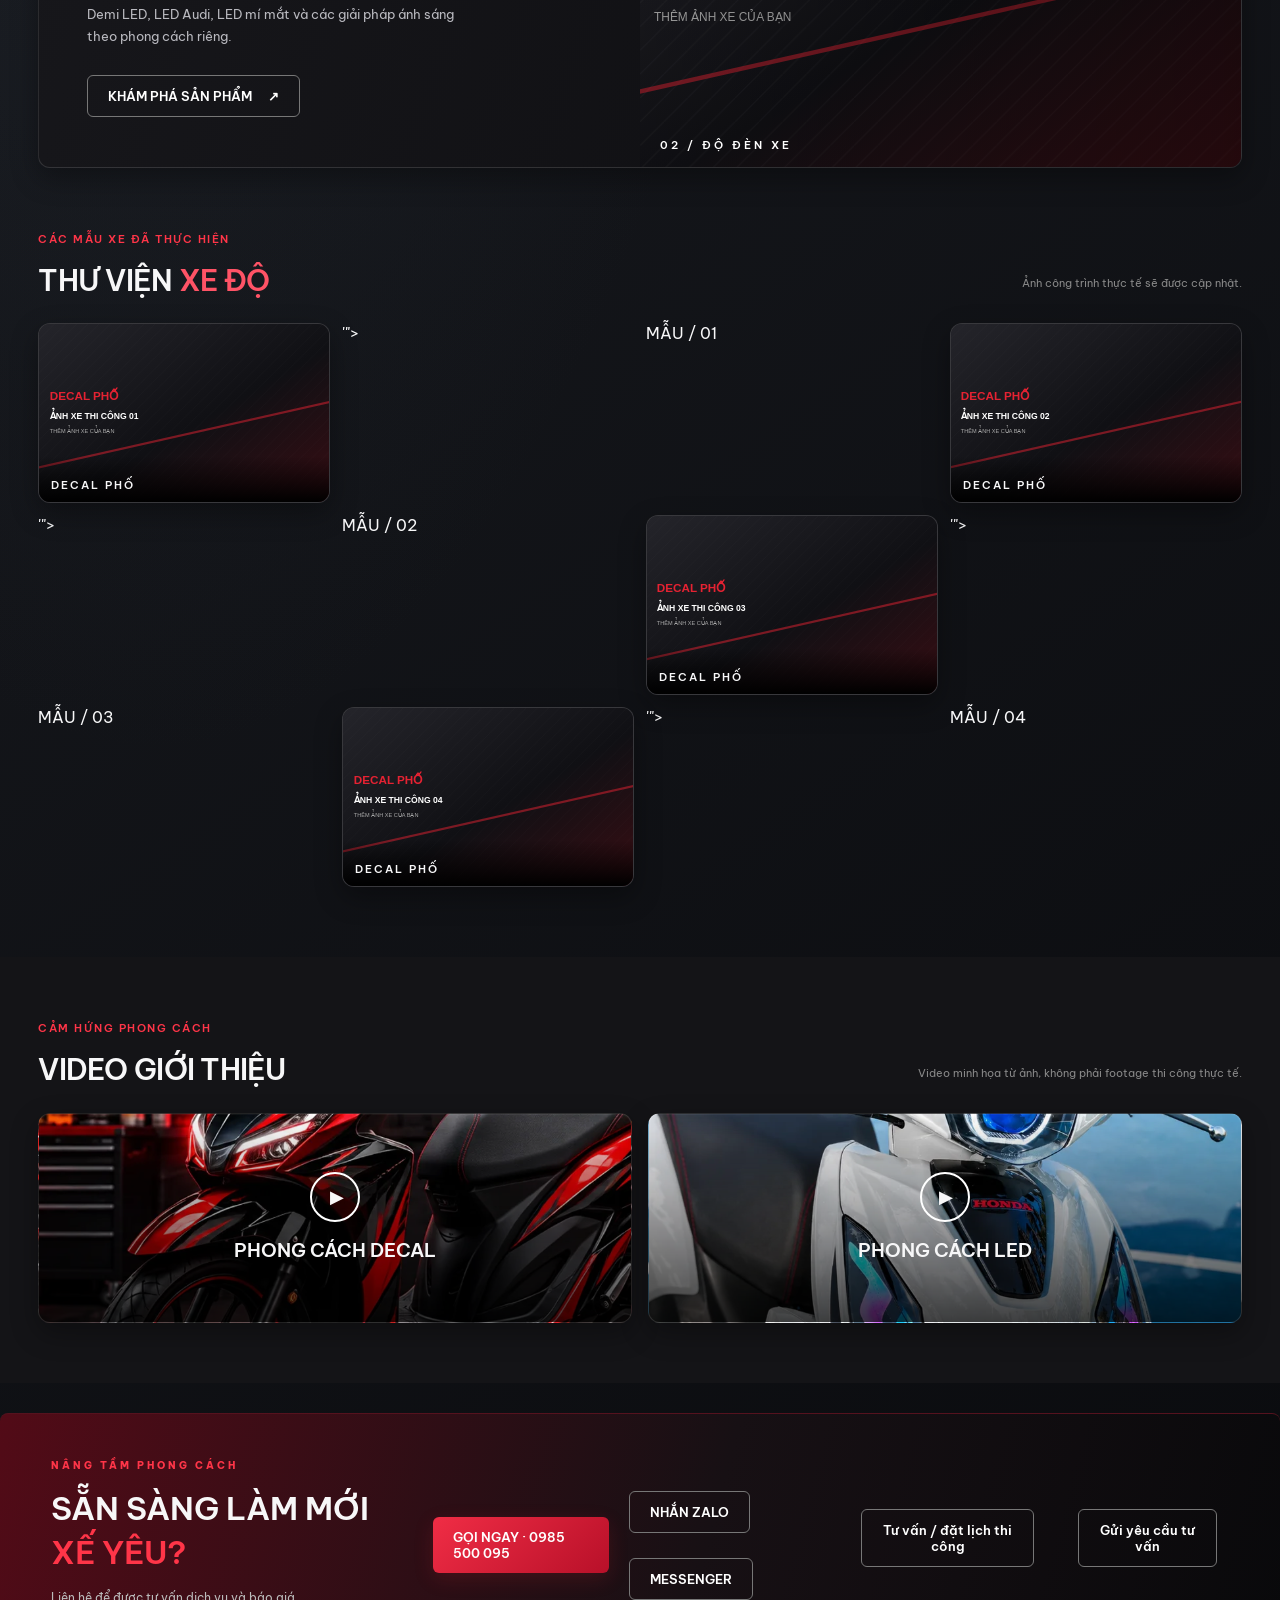
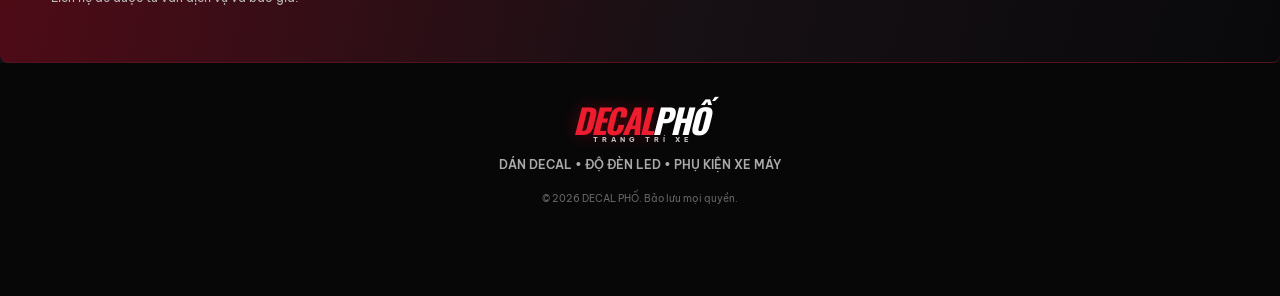
==== commit dc607531: "Update index.html" ====
--- a/DECAL-PHO-WEBSITE/index.html
+++ b/DECAL-PHO-WEBSITE/index.html
@@ -169,5 +169,6 @@
 <script src="js/video-v333.js?v=333"></script>
 <script src="js/order-config-v334.js?v=334"></script>
 <script src="js/order-v334.js?v=334"></script>
+  <script src="js/checkout-v335.js?v=335"></script>
 </body>
-</html>+</html>
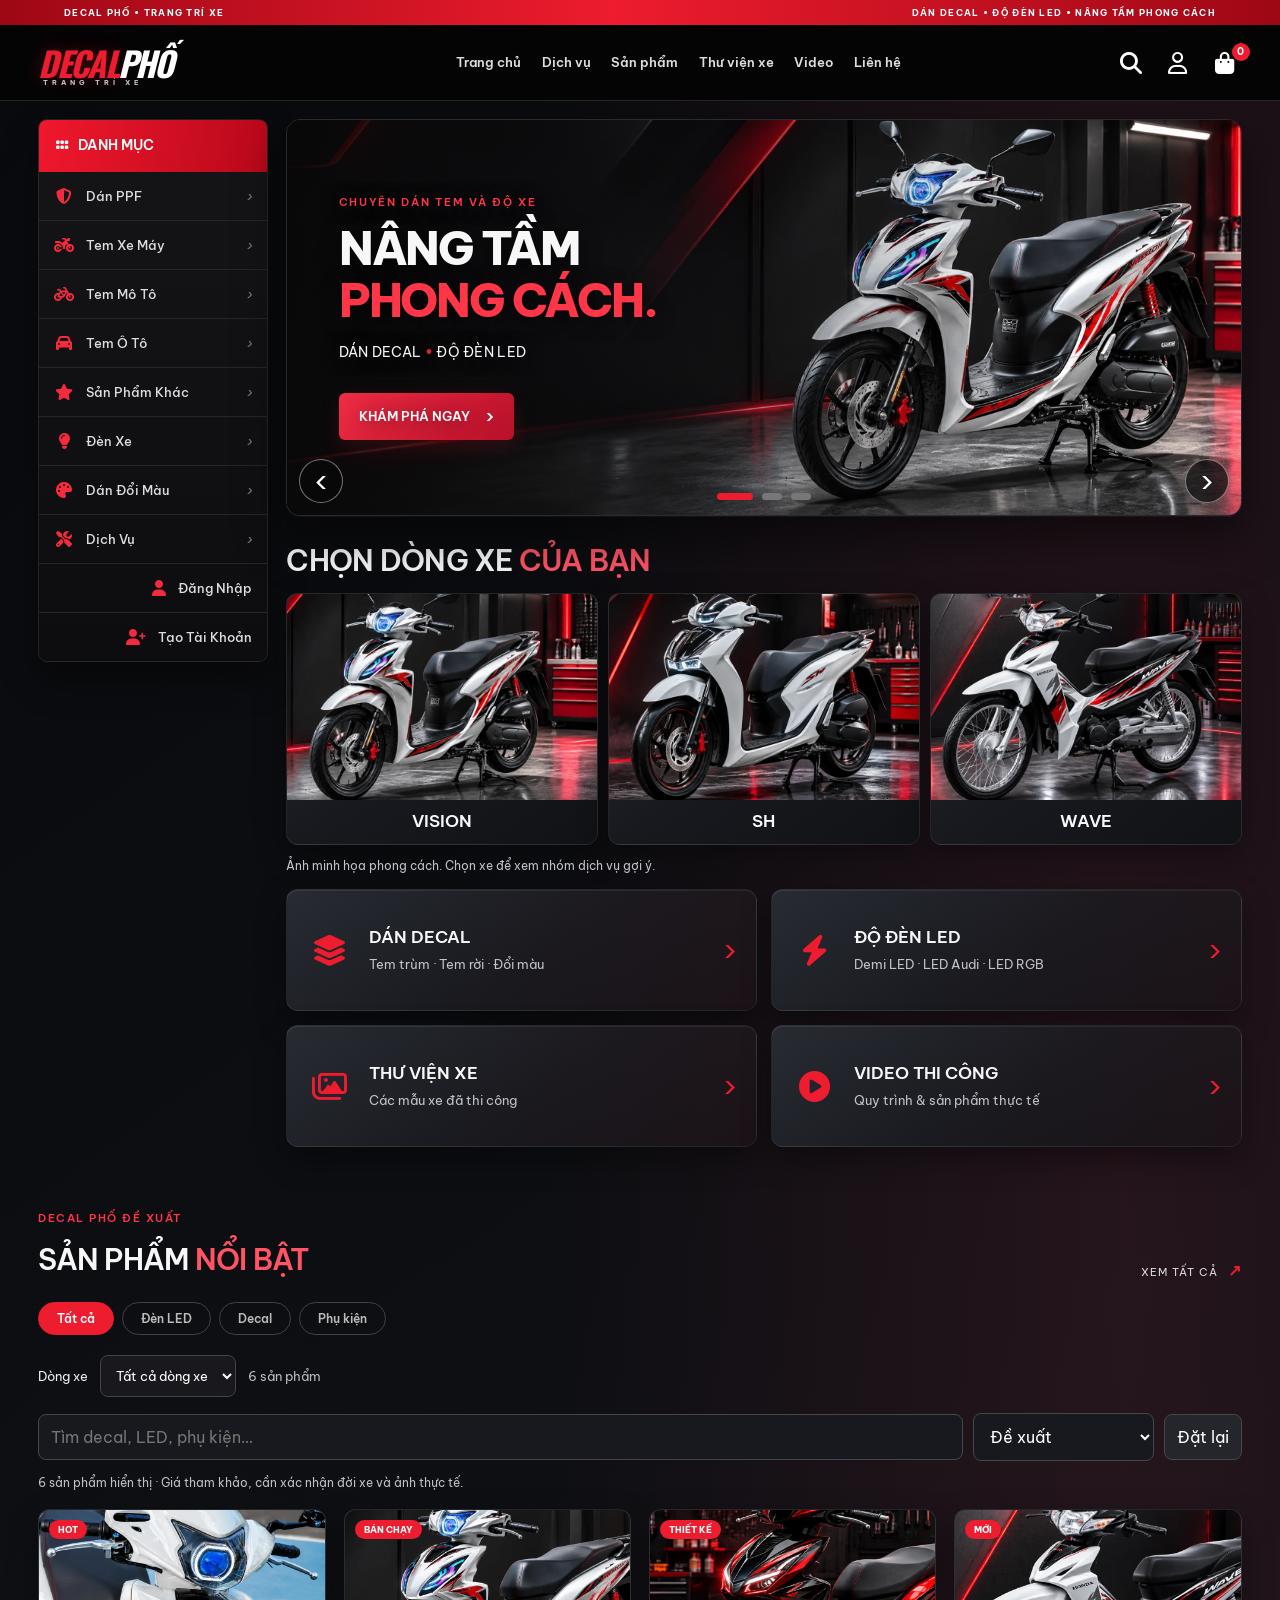
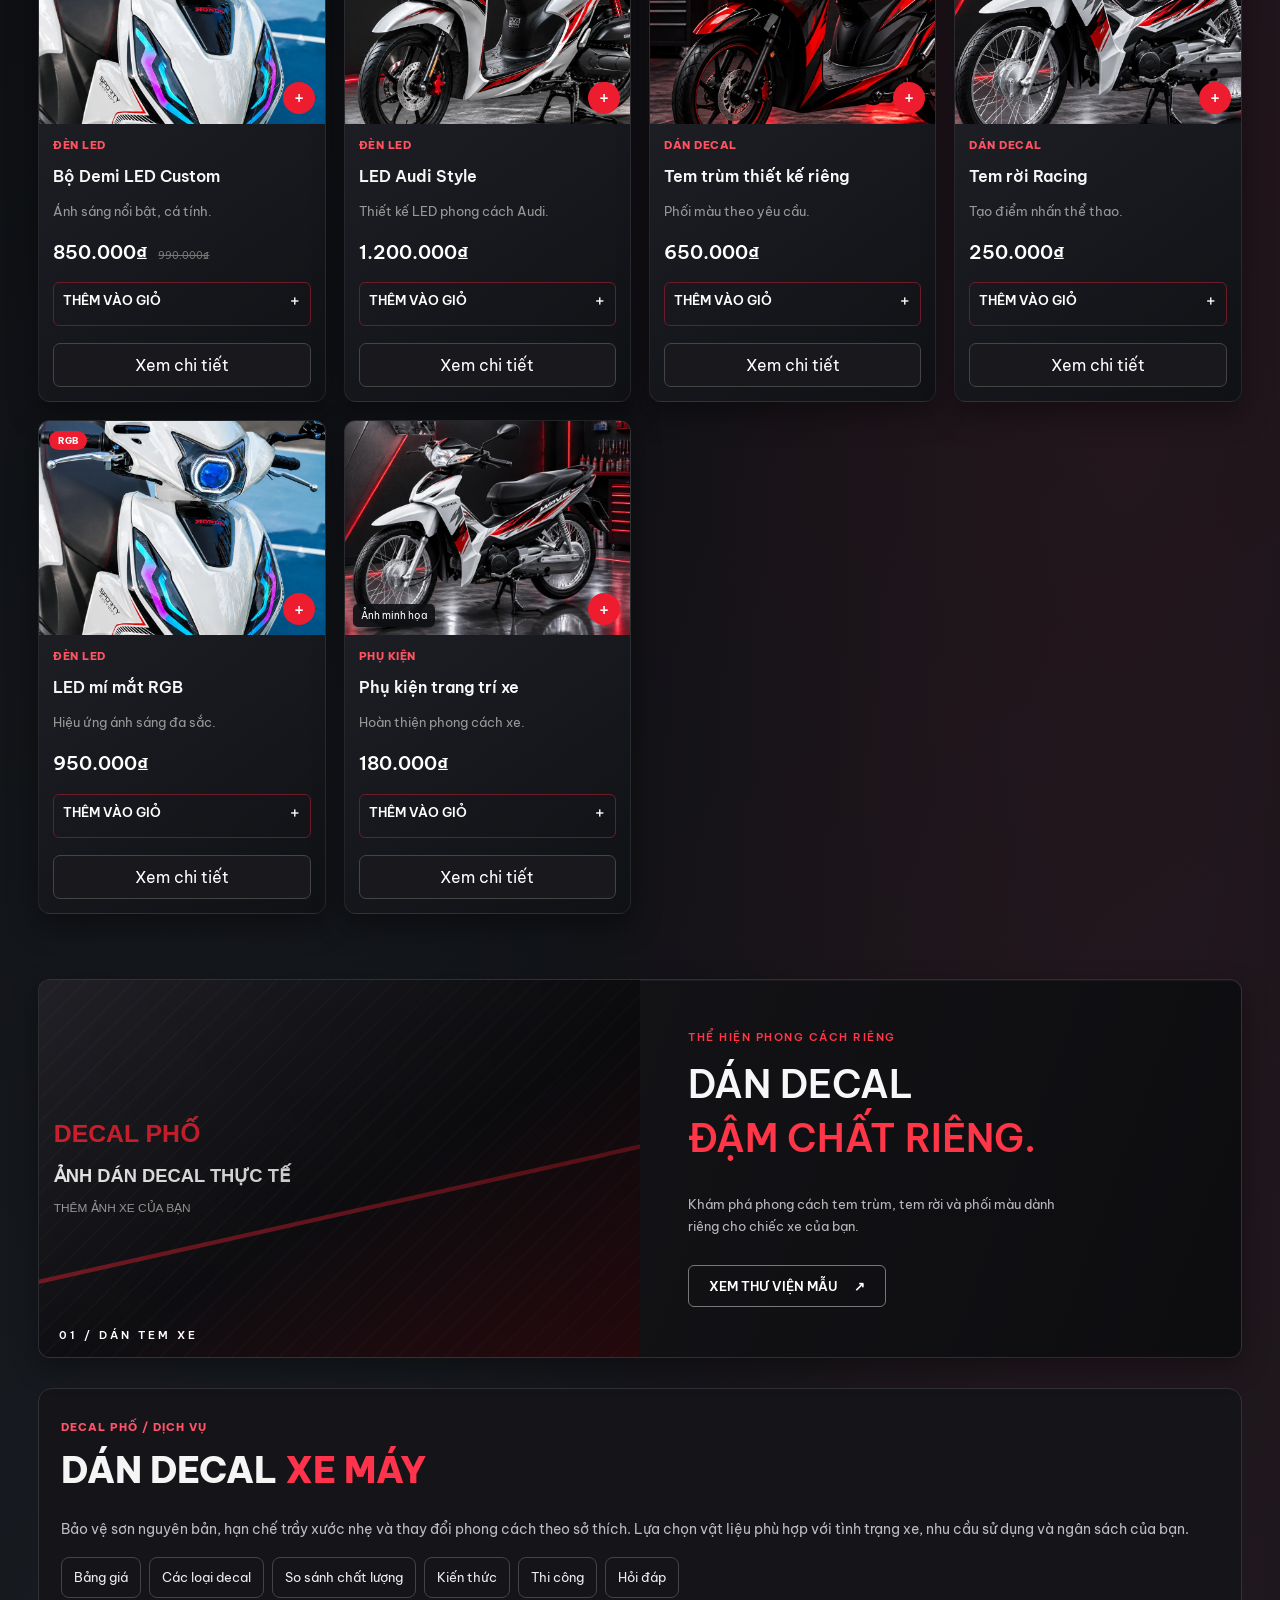
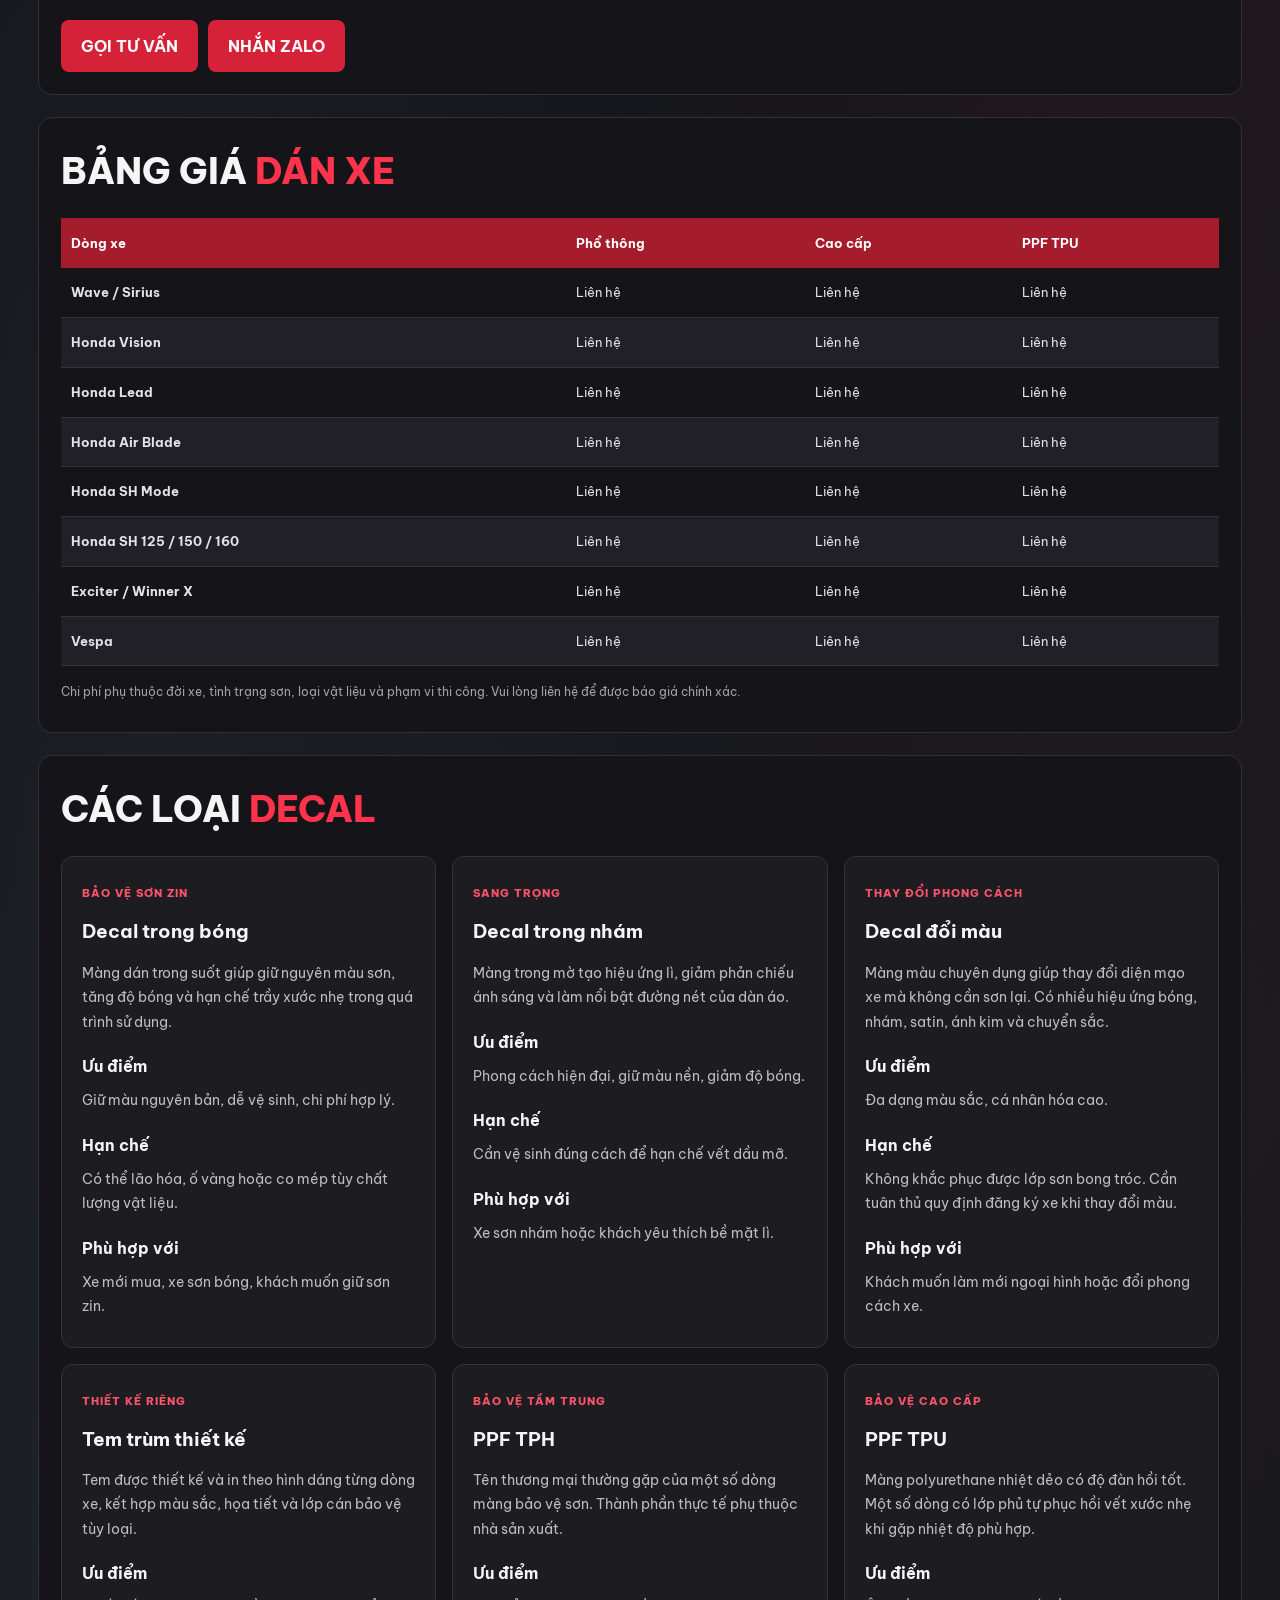
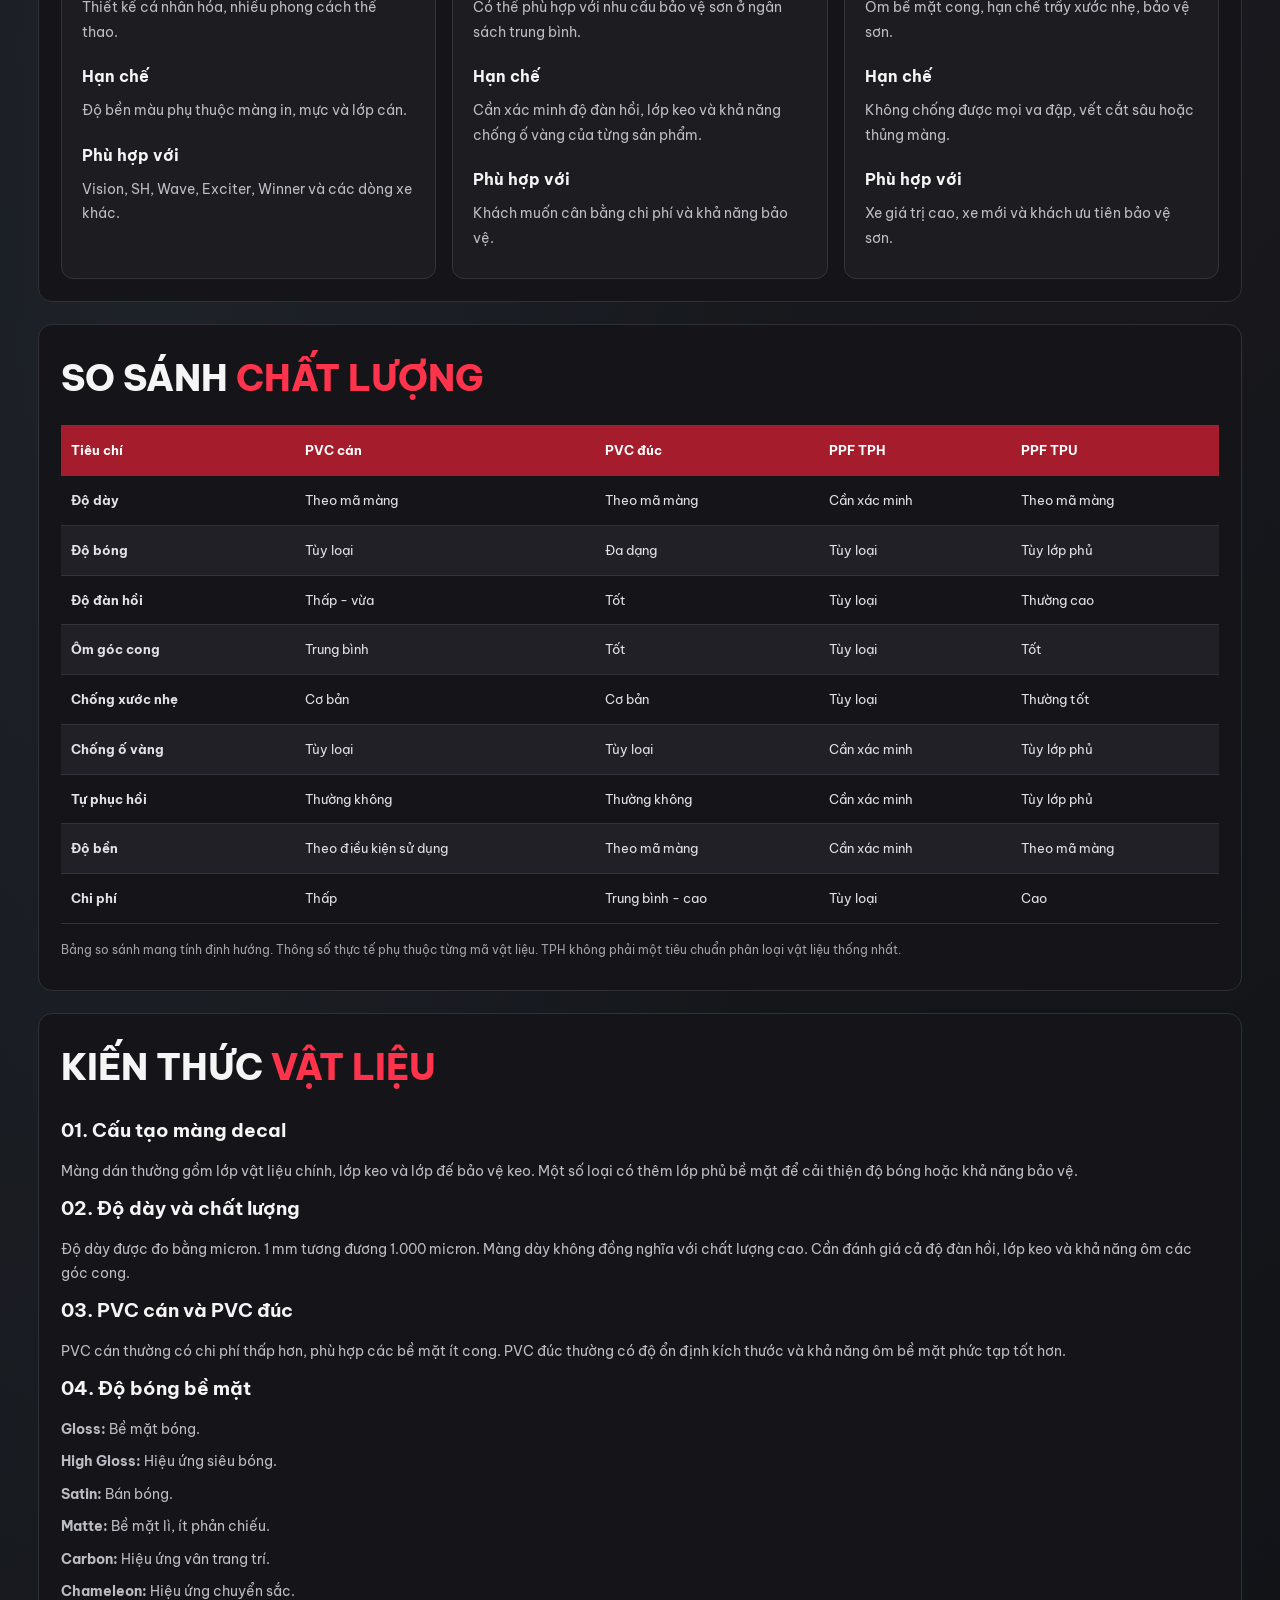
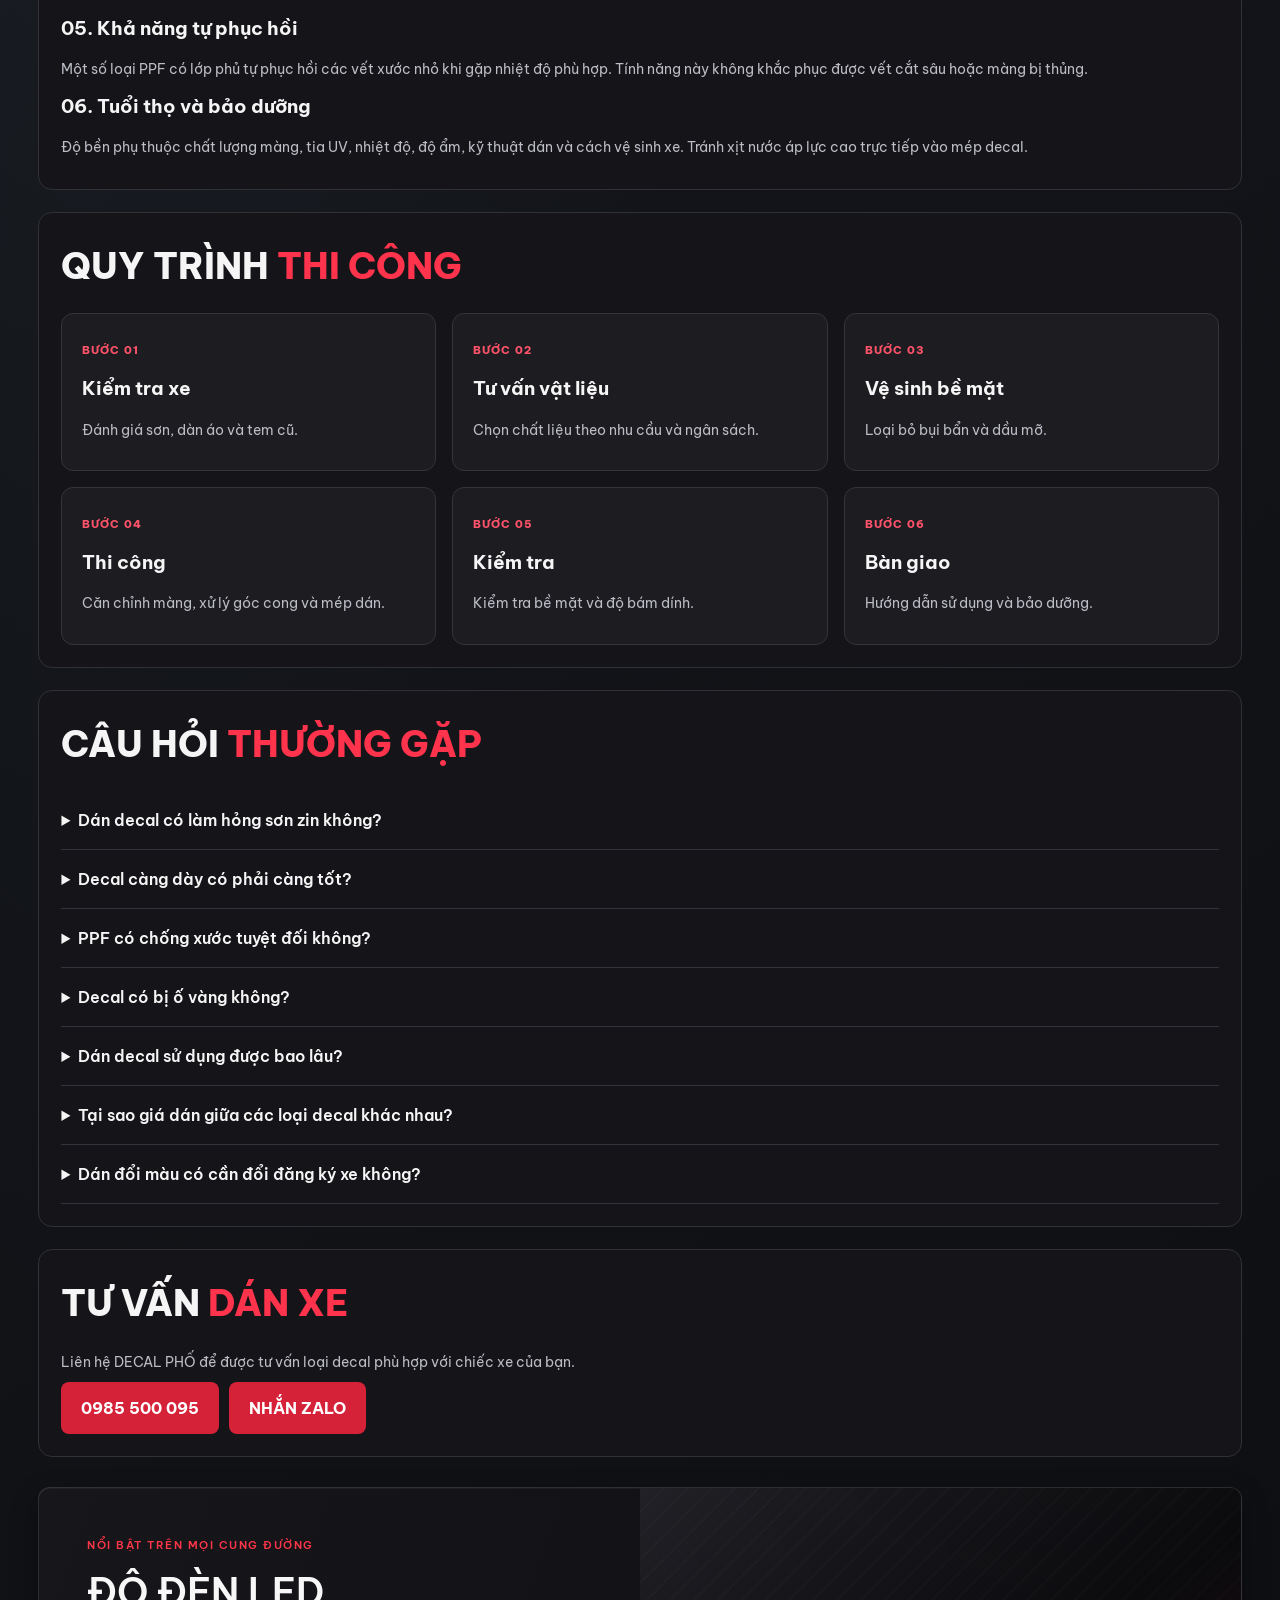
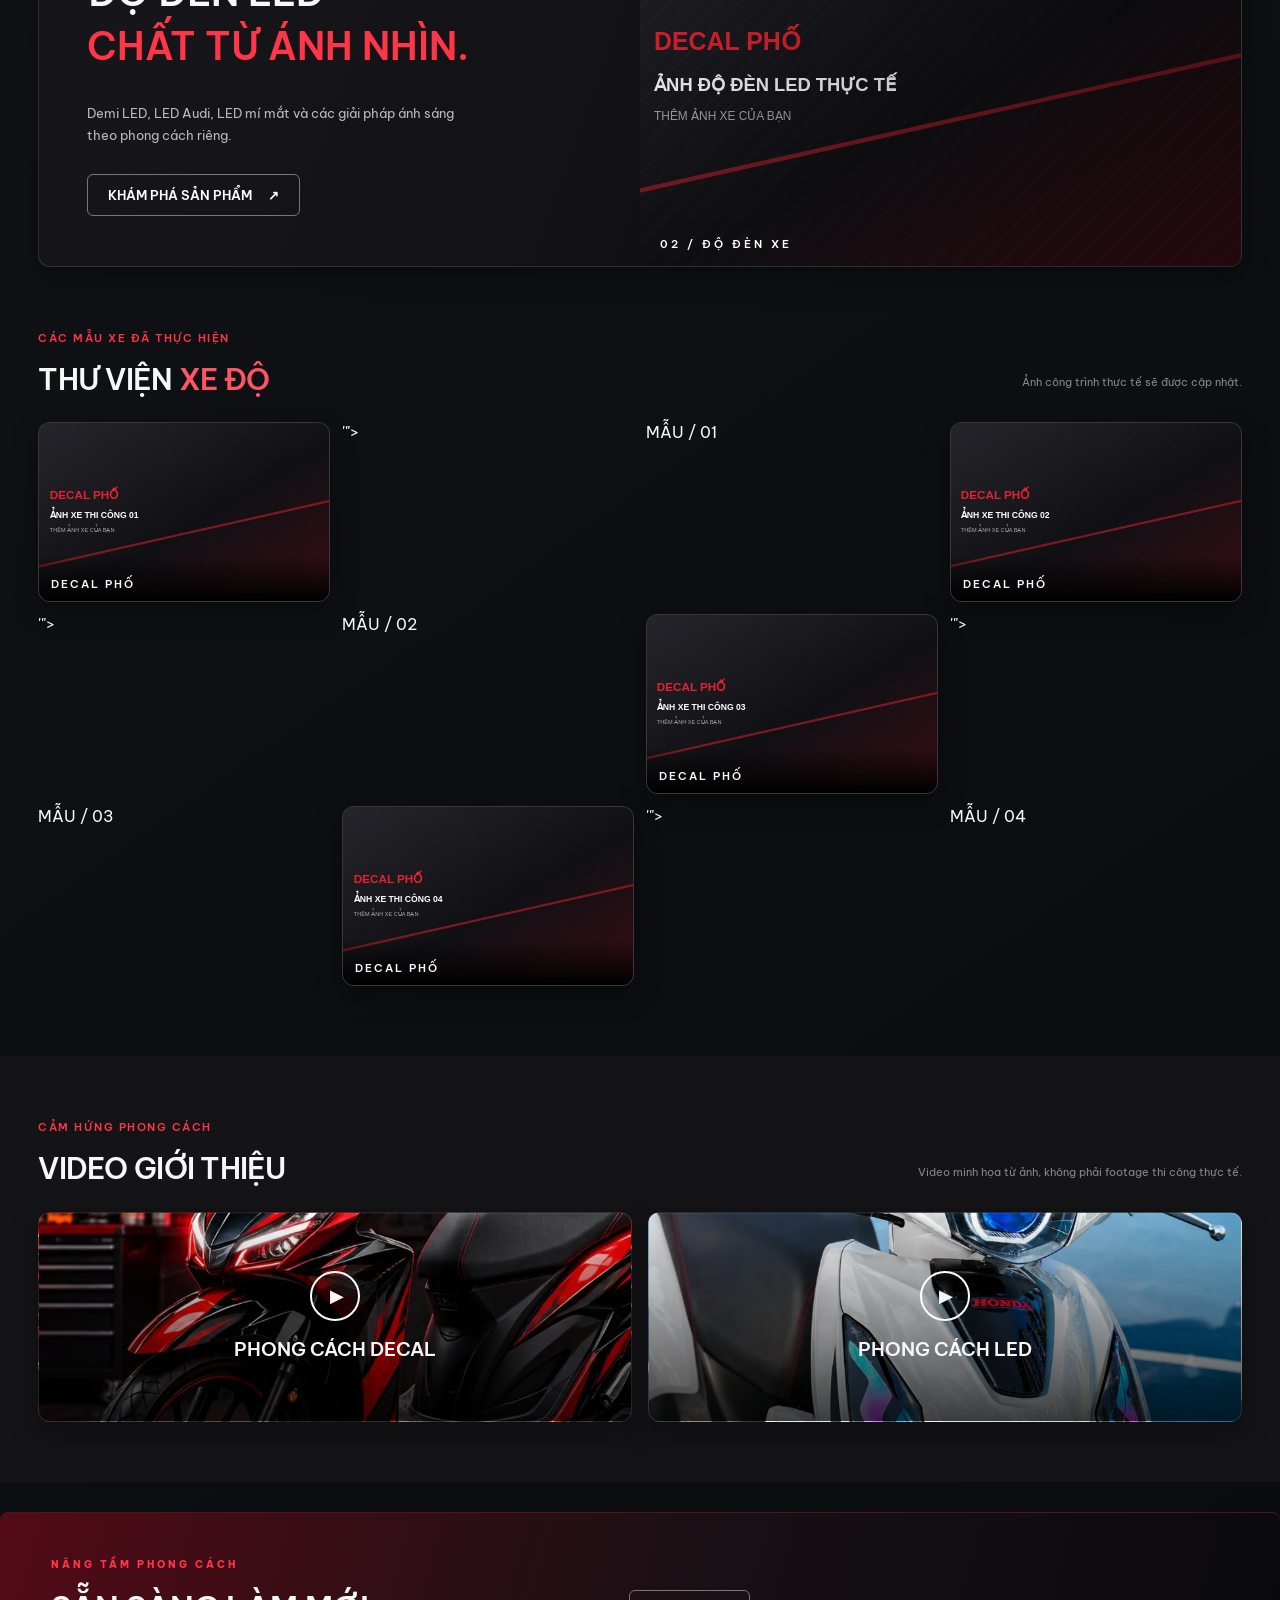
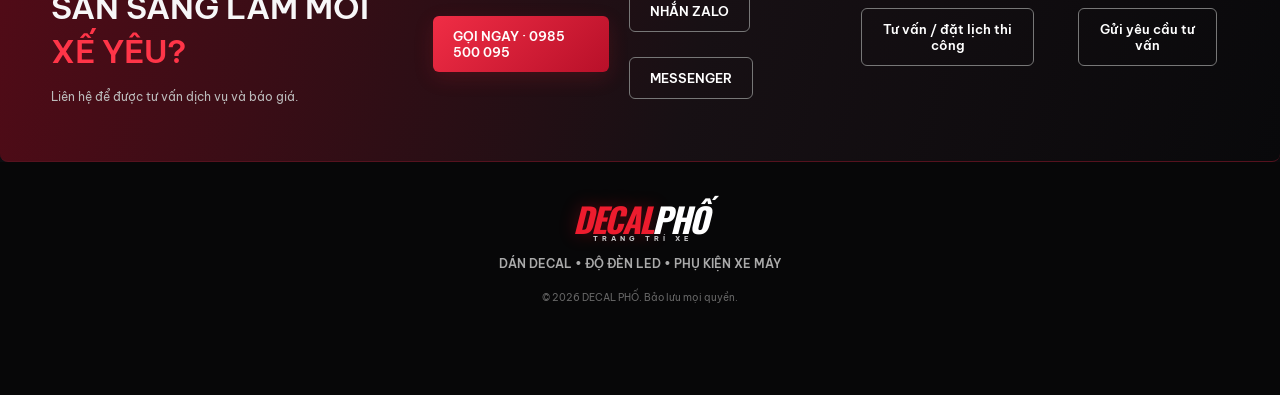
==== commit 35542431: "Update index.html" ====
--- a/DECAL-PHO-WEBSITE/index.html
+++ b/DECAL-PHO-WEBSITE/index.html
@@ -14,6 +14,7 @@
   <link rel="stylesheet" href="css/motion-v32.css?v=32">
   <link rel="stylesheet" href="css/product-v33.css?v=33">
   <link rel="stylesheet" href="css/stability-v331.css?v=331">
+  <link rel="stylesheet" href="css/decal-v36.css?v=36">
   <link rel="stylesheet" href="https://cdnjs.cloudflare.com/ajax/libs/font-awesome/6.4.0/css/all.min.css">
 <style>.contact-direct-links{display:flex;flex-wrap:wrap;gap:10px;align-items:center}.contact-direct-links a{white-space:nowrap}@media(max-width:900px){.contact-direct-links{justify-content:center;width:100%}}</style>
 </head>
@@ -169,6 +170,8 @@
 <script src="js/video-v333.js?v=333"></script>
 <script src="js/order-config-v334.js?v=334"></script>
 <script src="js/order-v334.js?v=334"></script>
-  <script src="js/checkout-v335.js?v=335"></script>
+<script src="js/checkout-v335.js?v=335"></script> 
+<script src="js/decal-data-v36.js?v=36"></script>
+<script src="js/decal-v36.js?v=36"></script>
 </body>
 </html>
--- a/DECAL-PHO-WEBSITE/css/decal-v36.css
+++ b/DECAL-PHO-WEBSITE/css/decal-v36.css
@@ -0,0 +1,196 @@
+
+#decalServiceV36 {
+  color: #f5f5f5;
+  margin: 30px auto;
+  line-height: 1.75;
+  scroll-margin-top: 100px;
+}
+
+#decalServiceV36 * {
+  box-sizing: border-box;
+}
+
+#decalServiceV36 h2 {
+  font-size: clamp(24px, 4vw, 36px);
+  margin: 0 0 15px;
+  font-weight: 800;
+}
+
+#decalServiceV36 h3 {
+  font-size: 19px;
+  margin: 0 0 12px;
+}
+
+#decalServiceV36 h4 {
+  margin: 18px 0 8px;
+}
+
+#decalServiceV36 em {
+  color: #ff344c;
+  font-style: normal;
+}
+
+#decalServiceV36 p {
+  color: #bcbcc5;
+  font-size: 14px;
+  margin: 8px 0;
+}
+
+.dp36-panel {
+  background: #151519;
+  border: 1px solid #303036;
+  border-radius: 14px;
+  padding: 22px;
+  margin-bottom: 22px;
+}
+
+.dp36-grid {
+  display: grid;
+  grid-template-columns: repeat(3, minmax(0, 1fr));
+  gap: 16px;
+}
+
+.dp36-card {
+  background: #1c1c21;
+  border: 1px solid #34343a;
+  padding: 20px;
+  border-radius: 12px;
+  min-width: 0;
+}
+
+.dp36-card:hover {
+  border-color: #e52b40;
+}
+
+.dp36-tag {
+  color: #ff536a;
+  font-size: 11px;
+  font-weight: 800;
+  letter-spacing: 1px;
+}
+
+.dp36-card h3 {
+  margin-top: 10px !important;
+}
+
+.dp36-card strong {
+  color: #fff;
+}
+
+.dp36-table-wrap {
+  width: 100%;
+  overflow-x: auto;
+  scrollbar-width: thin;
+  scrollbar-color: #555 #17171a;
+}
+
+.dp36-table {
+  width: 100%;
+  border-collapse: collapse;
+  min-width: 600px;
+  font-size: 13px;
+}
+
+.dp36-table th {
+  background: #a51c2c;
+  color: #fff;
+  padding: 14px 10px;
+  text-align: left;
+}
+
+.dp36-table td {
+  border-bottom: 1px solid #33333b;
+  padding: 13px 10px;
+  color: #e2e2e8;
+}
+
+.dp36-table tr:nth-child(even) {
+  background: #202026;
+}
+
+.dp36-table td:first-child {
+  font-weight: 700;
+}
+
+.dp36-note {
+  font-size: 12px !important;
+  color: #a1a1aa !important;
+  margin-top: 15px !important;
+}
+
+.dp36-faq {
+  padding: 15px 0;
+  border-bottom: 1px solid #33333b;
+}
+
+.dp36-faq summary {
+  cursor: pointer;
+  font-weight: 600;
+}
+
+.dp36-faq[open] summary {
+  color: #ff536a;
+}
+
+.dp36-links {
+  display: flex;
+  gap: 10px;
+  flex-wrap: wrap;
+}
+
+.dp36-links a {
+  display: inline-block;
+  padding: 12px 20px;
+  background: #d52239;
+  color: white;
+  border-radius: 8px;
+  text-decoration: none;
+  font-weight: 700;
+}
+
+.dp36-jump {
+  display: flex;
+  gap: 8px;
+  flex-wrap: wrap;
+  margin: 15px 0 22px;
+}
+
+.dp36-jump a {
+  padding: 8px 12px;
+  border: 1px solid #444;
+  color: #eee;
+  border-radius: 8px;
+  text-decoration: none;
+  font-size: 13px;
+}
+
+#decalServiceV36 section {
+  scroll-margin-top: 110px;
+}
+
+@media (max-width: 900px) {
+  .dp36-grid {
+    grid-template-columns: repeat(2, minmax(0, 1fr));
+  }
+}
+
+@media (max-width: 600px) {
+  .dp36-grid {
+    grid-template-columns: 1fr;
+    gap: 12px;
+  }
+
+  .dp36-panel {
+    padding: 16px;
+    border-radius: 10px;
+  }
+
+  .dp36-card {
+    padding: 16px;
+  }
+
+  .dp36-links a {
+    flex: 1;
+    text-align: center;
+  }
+}
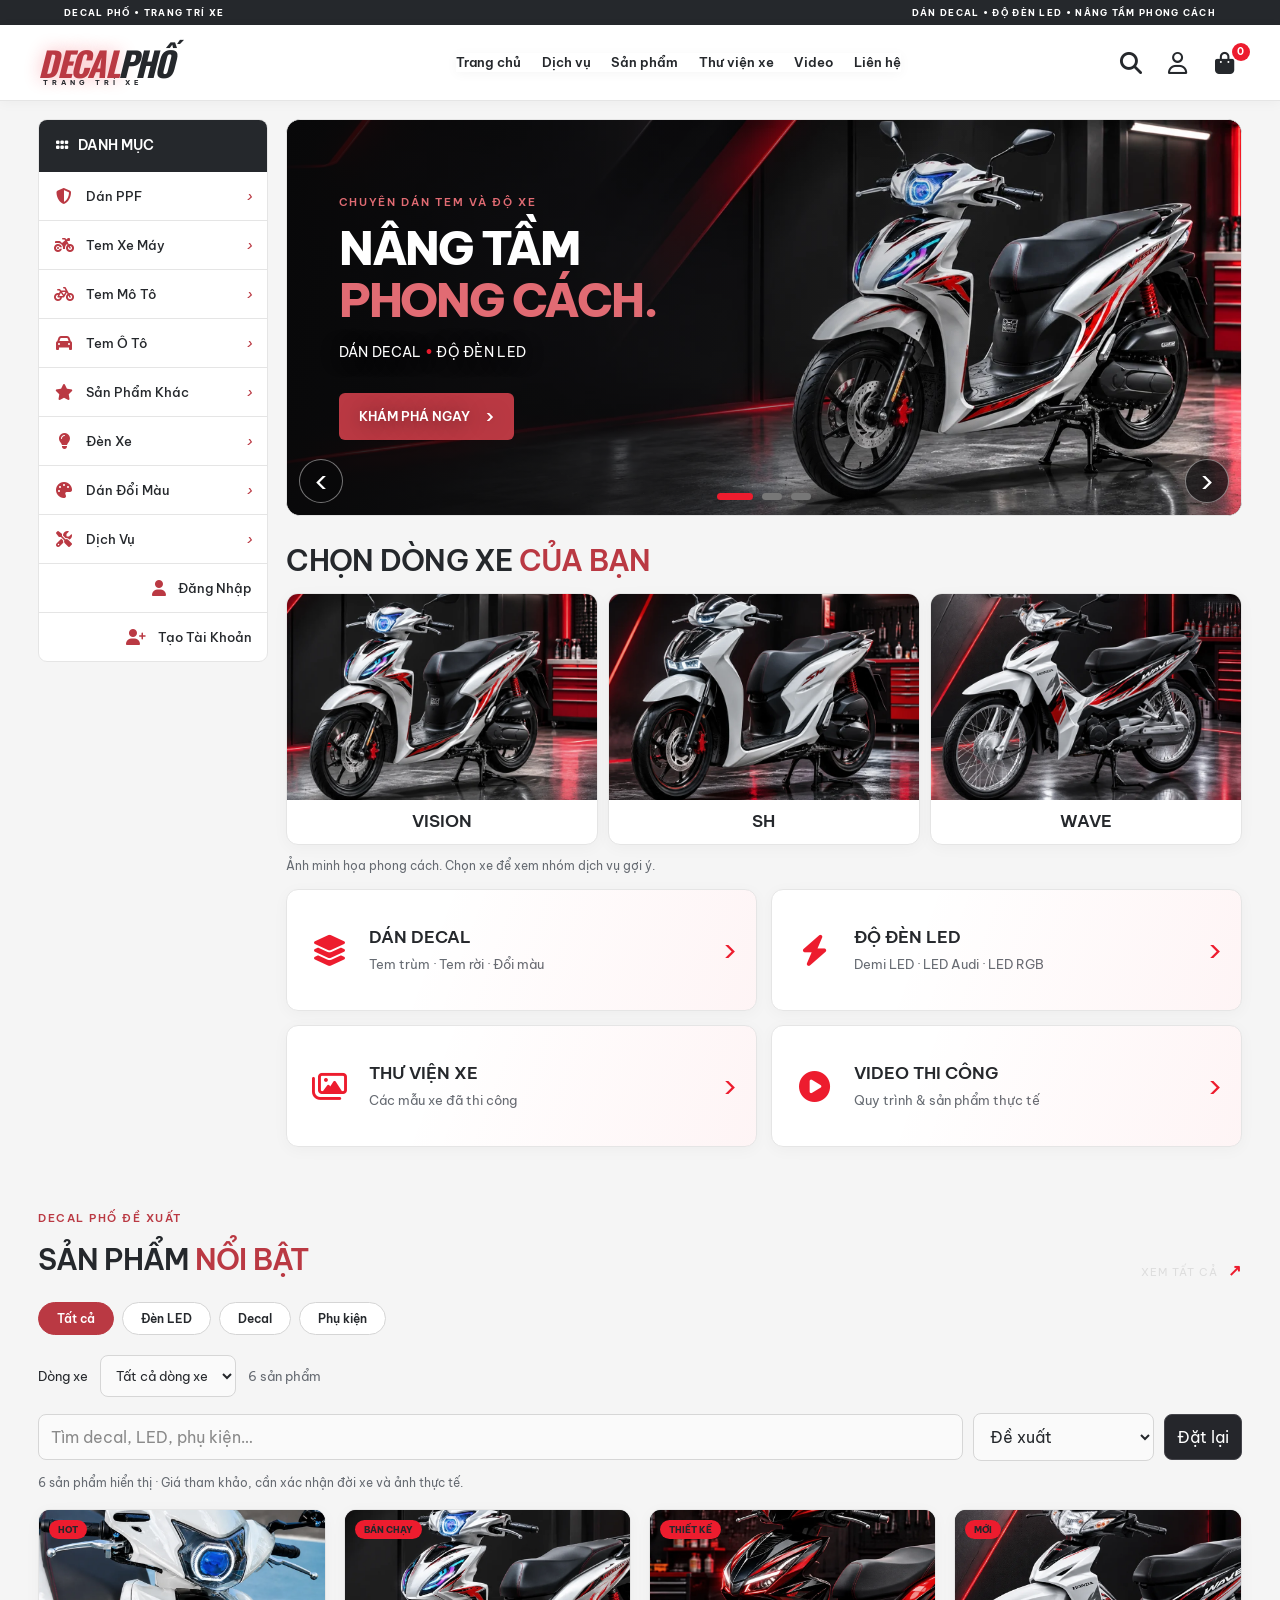
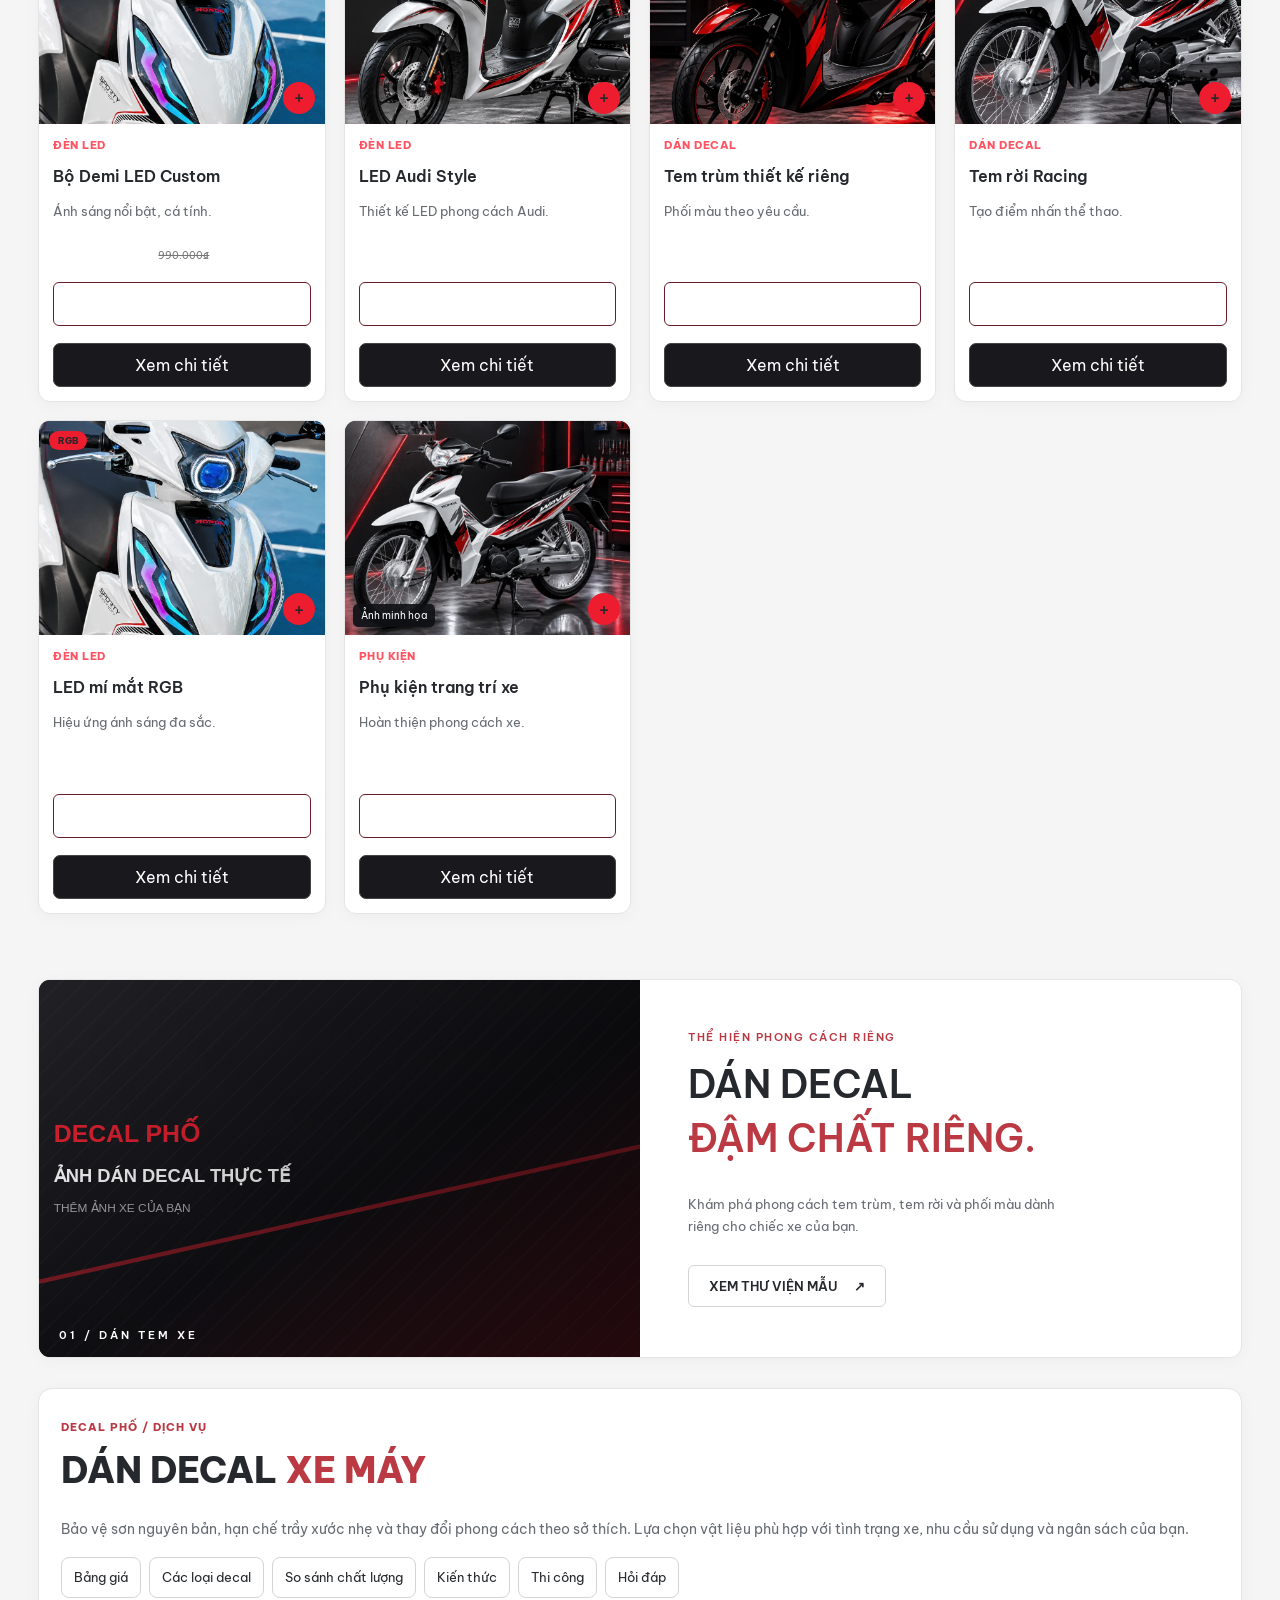
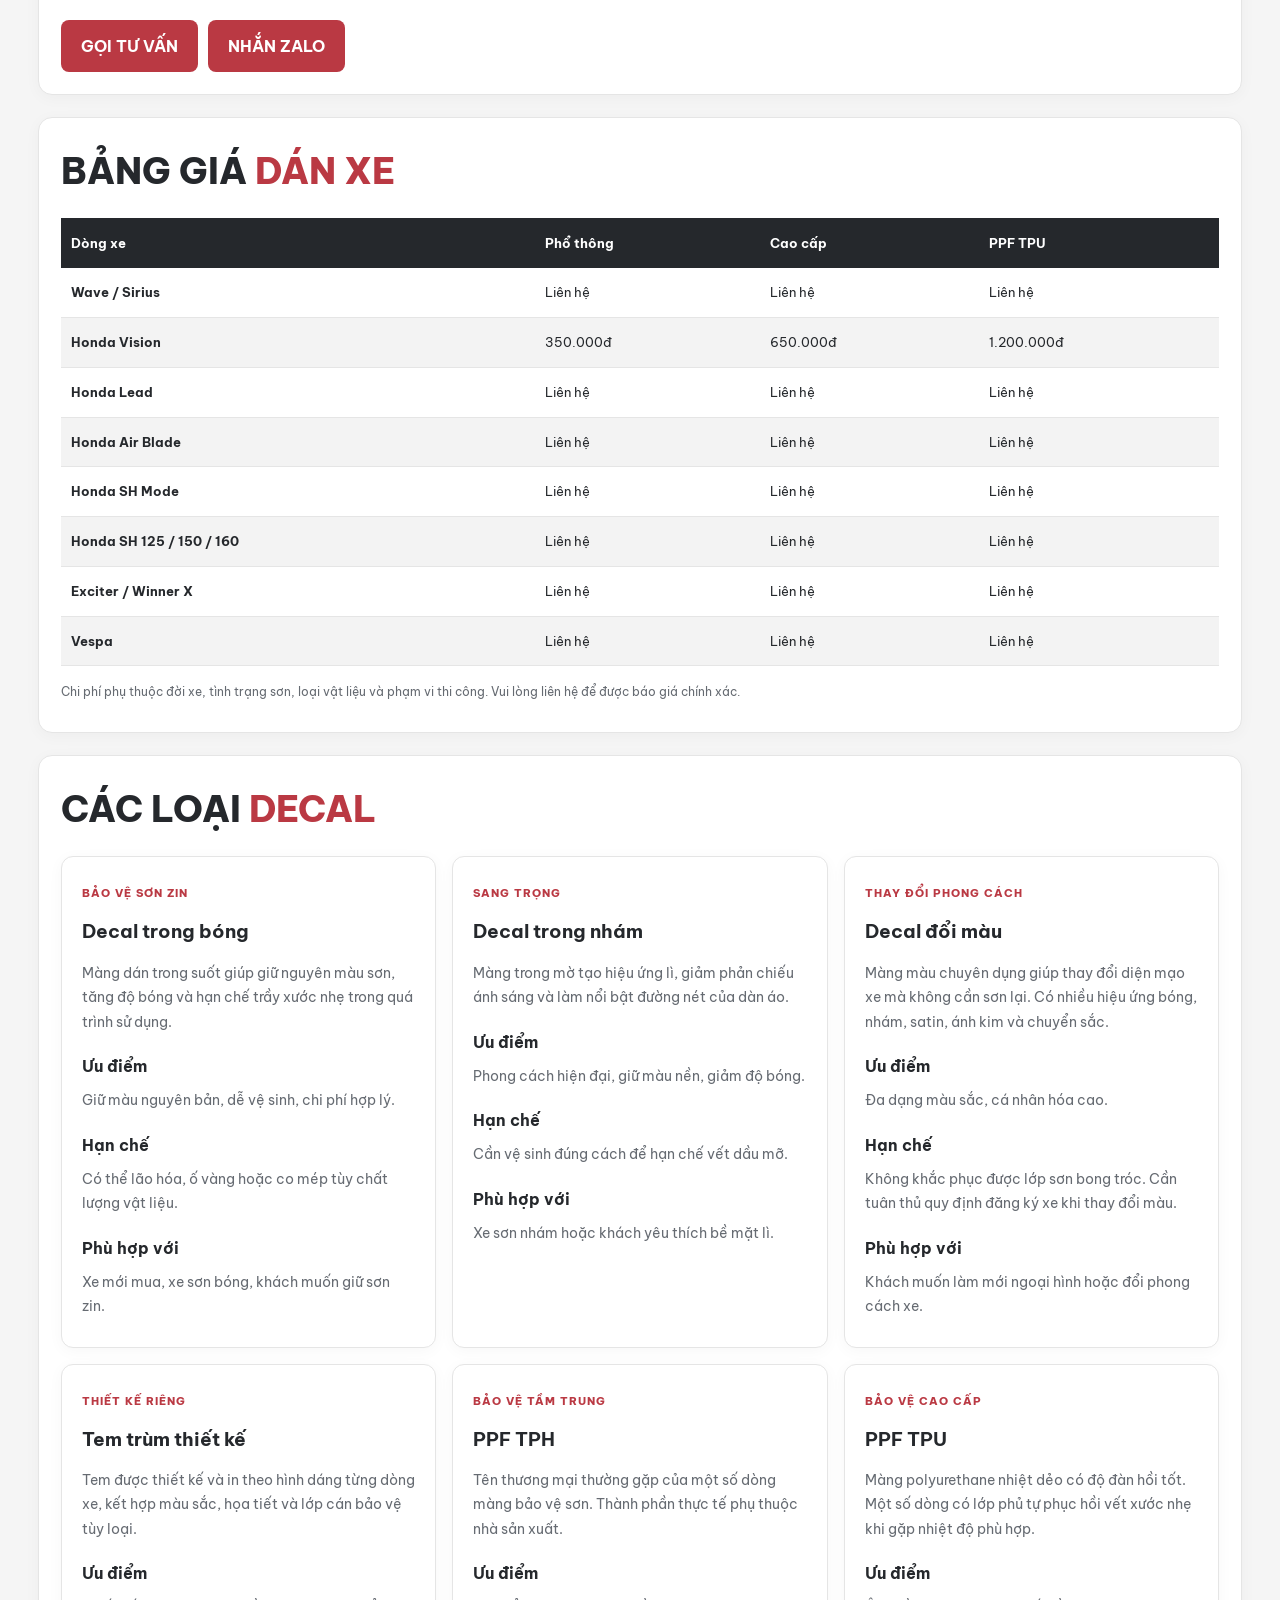
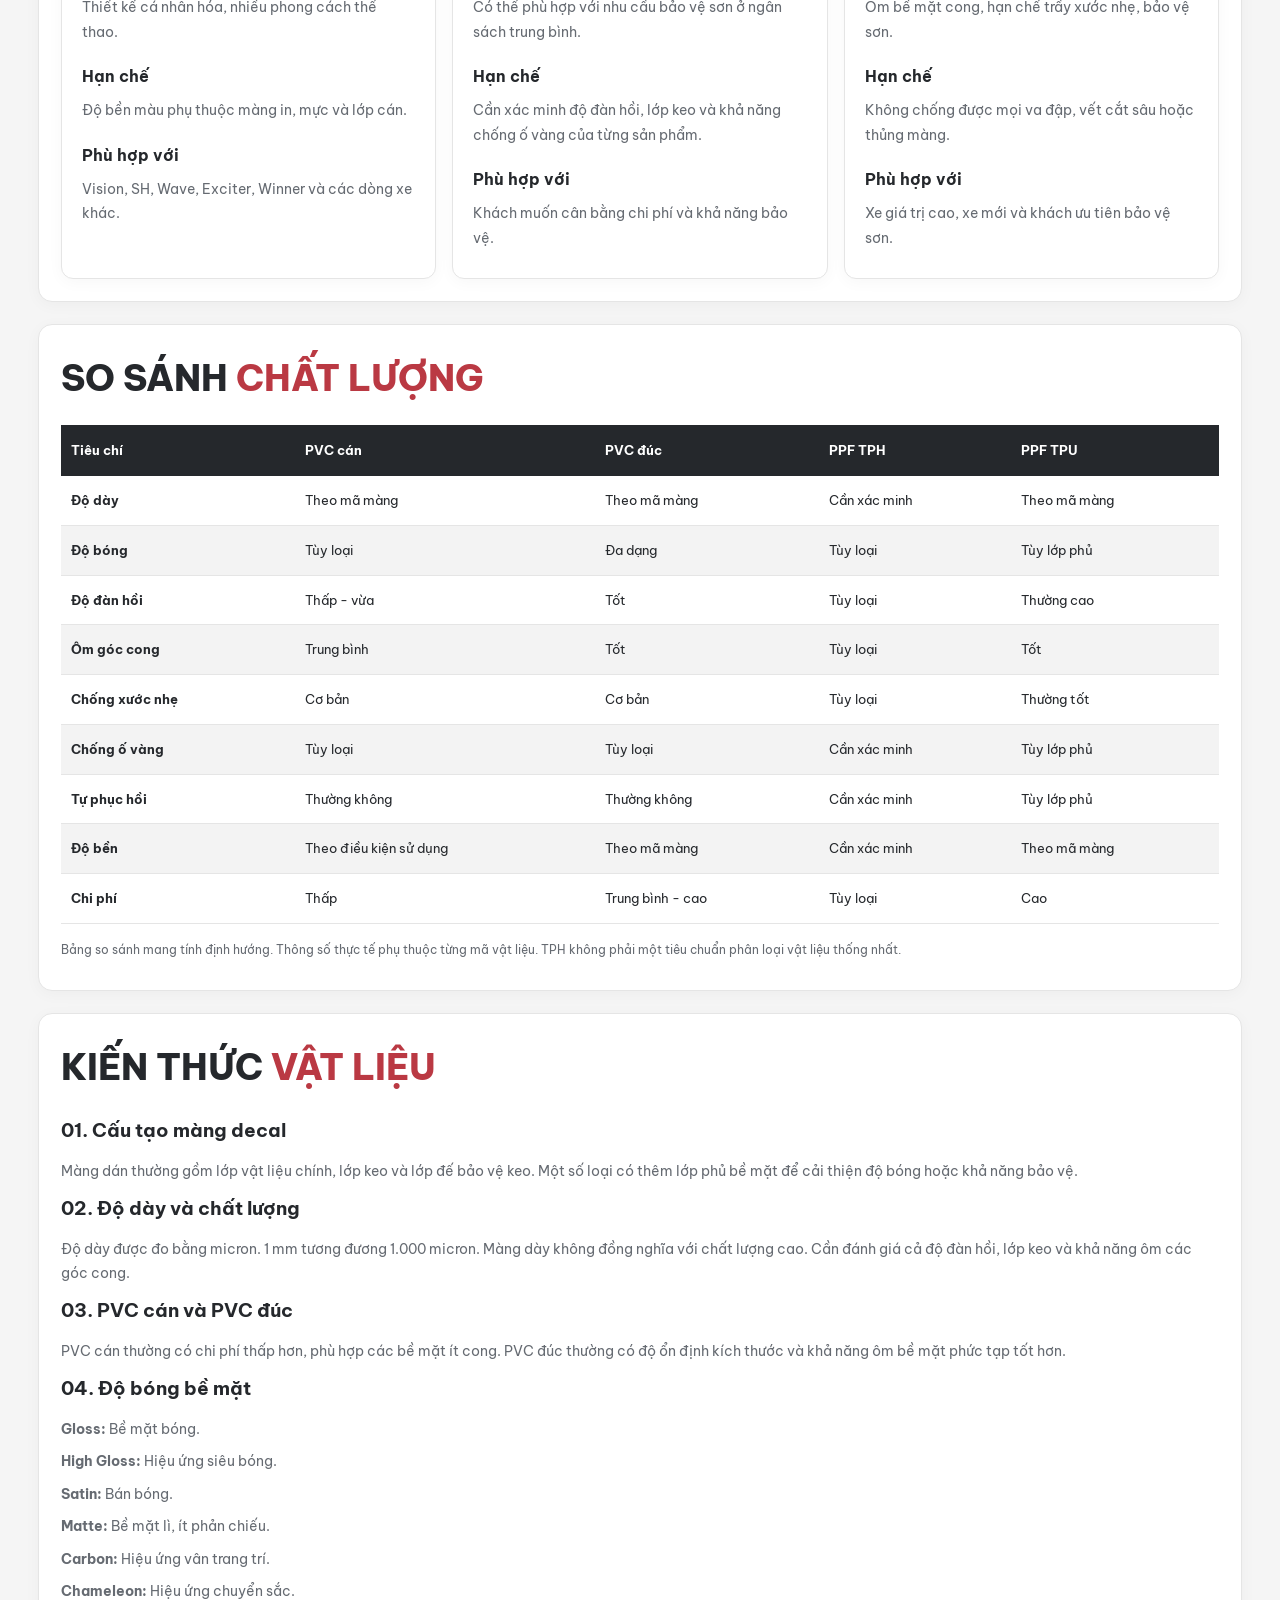
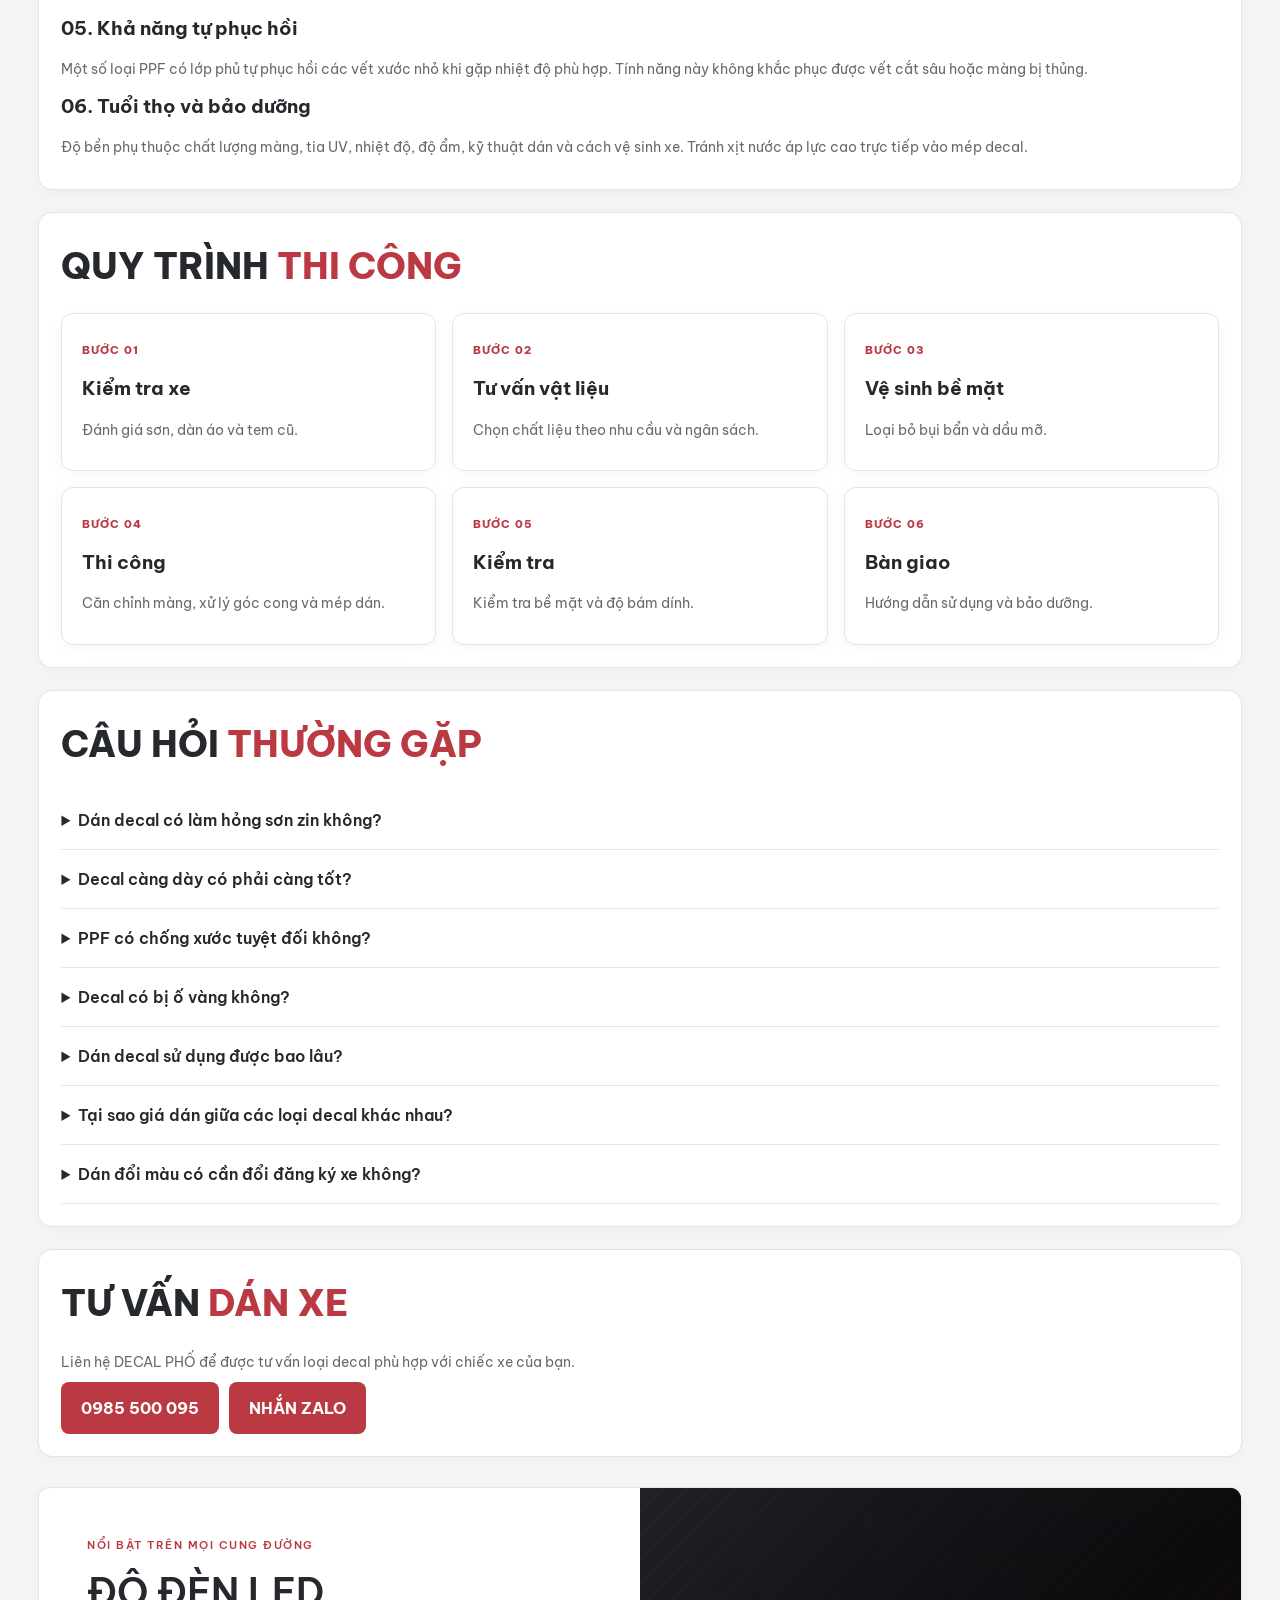
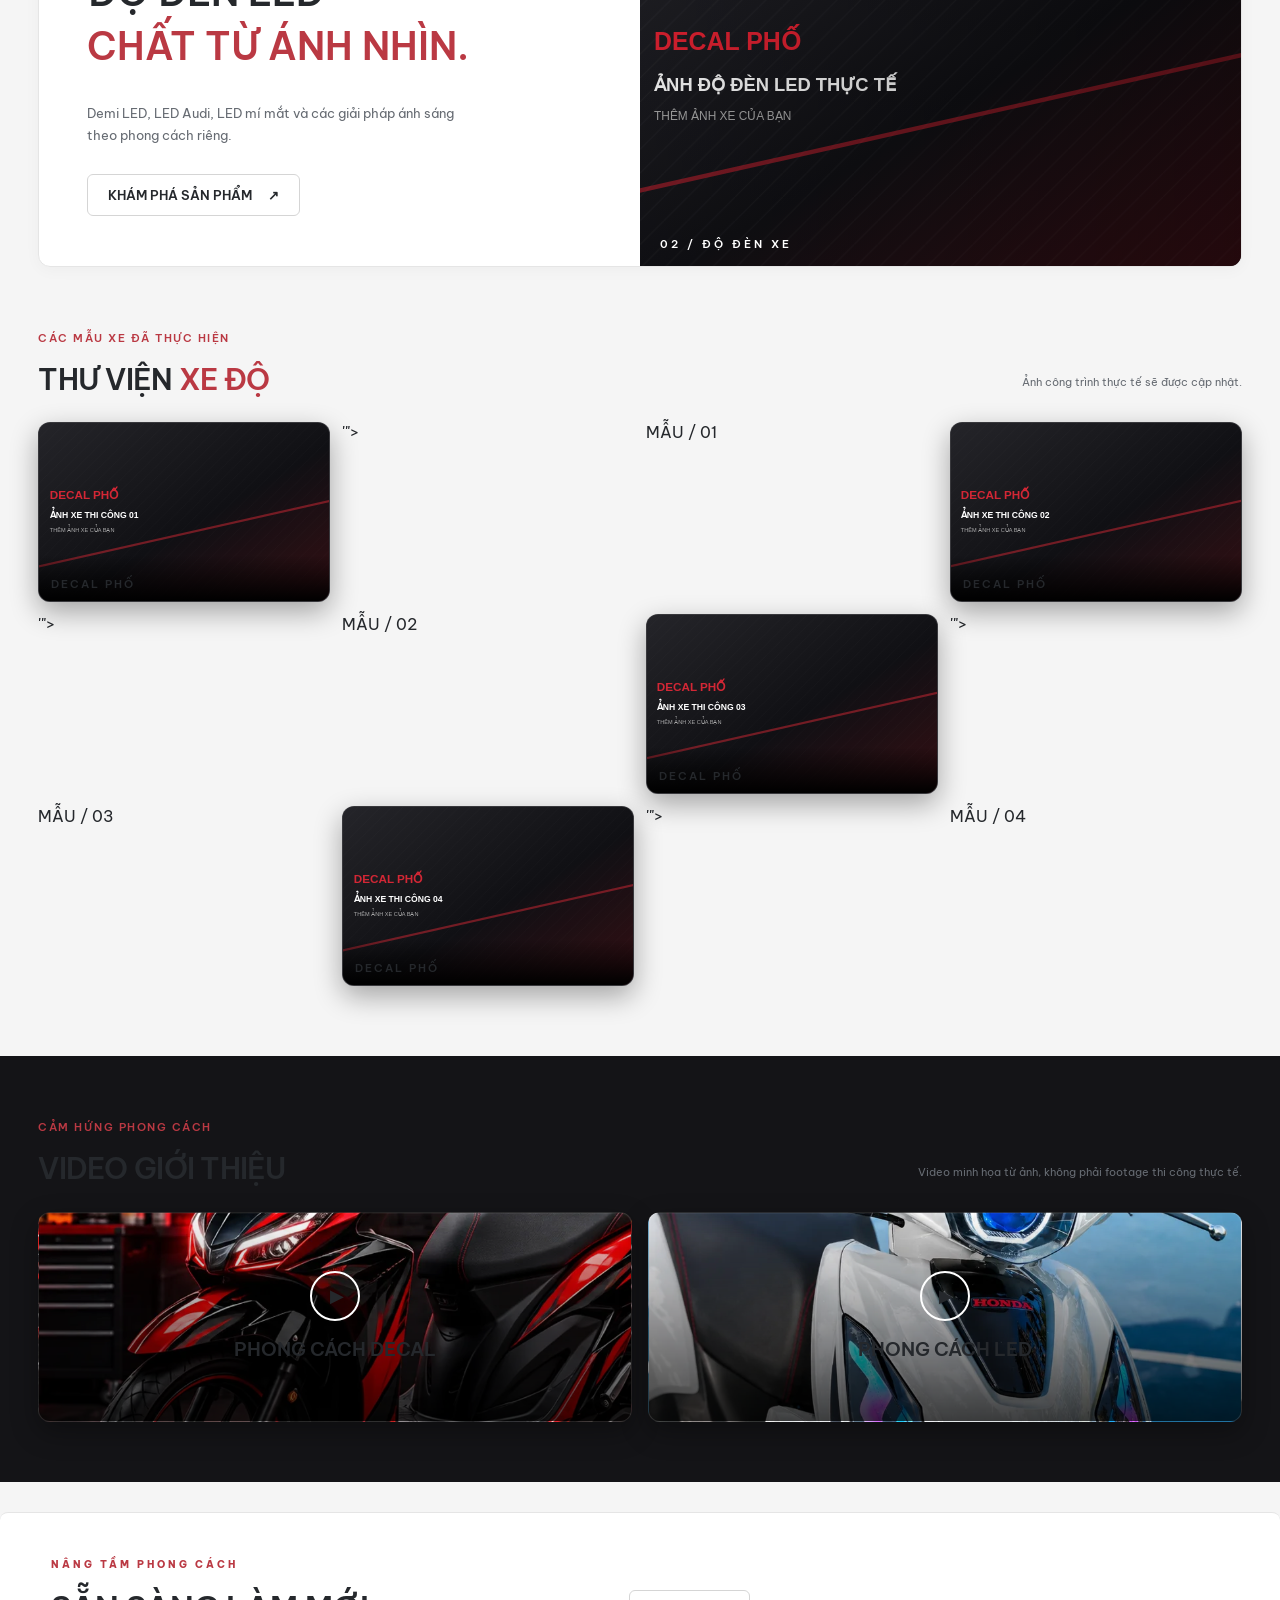
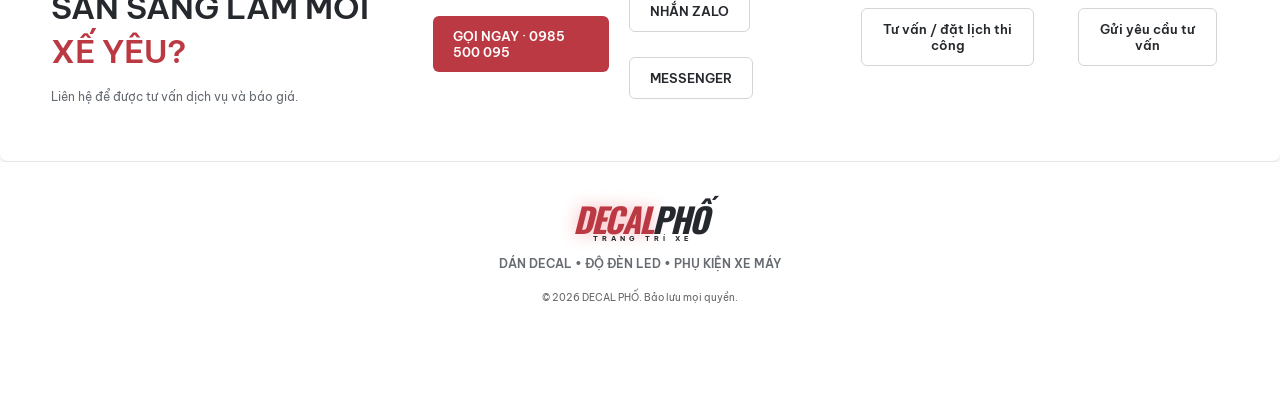
==== commit 13b88ec2: "Update index.html" ====
--- a/DECAL-PHO-WEBSITE/index.html
+++ b/DECAL-PHO-WEBSITE/index.html
@@ -15,6 +15,7 @@
   <link rel="stylesheet" href="css/product-v33.css?v=33">
   <link rel="stylesheet" href="css/stability-v331.css?v=331">
   <link rel="stylesheet" href="css/decal-v36.css?v=36">
+  <link rel="stylesheet" href="css/luxury-white-v362.css?v=362">
   <link rel="stylesheet" href="https://cdnjs.cloudflare.com/ajax/libs/font-awesome/6.4.0/css/all.min.css">
 <style>.contact-direct-links{display:flex;flex-wrap:wrap;gap:10px;align-items:center}.contact-direct-links a{white-space:nowrap}@media(max-width:900px){.contact-direct-links{justify-content:center;width:100%}}</style>
 </head>
--- a/DECAL-PHO-WEBSITE/css/luxury-white-v362.css
+++ b/DECAL-PHO-WEBSITE/css/luxury-white-v362.css
@@ -0,0 +1,290 @@
+
+/* DECAL PHO V3.6.2
+   BLACK & WHITE PREMIUM */
+
+:root {
+  --lux-bg: #f5f5f5;
+  --lux-card: #ffffff;
+  --lux-text: #25282c;
+  --lux-muted: #666b72;
+  --lux-border: #e5e5e5;
+  --lux-red: #ba3943;
+}
+
+/* Nền tổng thể */
+
+html,
+html body {
+  background: var(--lux-bg) !important;
+  color: var(--lux-text) !important;
+}
+
+body::before,
+body::after {
+  background: none !important;
+}
+
+/* Thanh thông báo */
+
+.announcement {
+  background: #25282c !important;
+  color: #ffffff !important;
+  box-shadow: none !important;
+}
+
+/* Header */
+
+.site-header,
+.main-nav,
+.bottom-nav {
+  background: #ffffff !important;
+  color: var(--lux-text) !important;
+  border-color: var(--lux-border) !important;
+  box-shadow: 0 2px 12px rgba(0,0,0,.04) !important;
+}
+
+.site-header a,
+.main-nav a,
+.bottom-nav a,
+.bottom-nav button,
+.icon-btn {
+  color: var(--lux-text) !important;
+}
+
+.brand span {
+  color: var(--lux-red) !important;
+}
+
+.brand b,
+.brand small {
+  color: var(--lux-text) !important;
+}
+
+/* Sidebar danh mục */
+
+.desktop-sidebar-cat {
+  background: #ffffff !important;
+  border: 1px solid var(--lux-border) !important;
+  box-shadow: none !important;
+}
+
+.cat-title-box {
+  background: #25282c !important;
+  color: #ffffff !important;
+}
+
+.cat-menu-list li,
+.cat-menu-list a {
+  background: transparent !important;
+  color: var(--lux-text) !important;
+  border-color: var(--lux-border) !important;
+}
+
+.cat-menu-list a:hover {
+  background: #f0f0f0 !important;
+}
+
+.cat-menu-list i,
+.mobile-cat-link i {
+  color: var(--lux-red) !important;
+}
+
+/* Thẻ sản phẩm và dịch vụ */
+
+.product-card,
+.vehicle-card,
+.quick-card,
+.split-feature,
+.dp36-panel,
+.dp36-card,
+.cart-drawer,
+.modal,
+.search-panel {
+  background: #ffffff !important;
+  color: var(--lux-text) !important;
+  border: 1px solid var(--lux-border) !important;
+  box-shadow: 0 3px 16px rgba(0,0,0,.035) !important;
+}
+
+.product-card:hover,
+.vehicle-card:hover,
+.quick-card:hover {
+  border-color: #c5c5c5 !important;
+  box-shadow: 0 6px 20px rgba(0,0,0,.07) !important;
+}
+
+/* Tiêu đề và nội dung */
+
+h1, h2, h3, h4,
+.product-card strong,
+.vehicle-card strong,
+.dp36-card strong,
+.dp36-faq summary {
+  color: var(--lux-text) !important;
+  text-shadow: none !important;
+}
+
+h1 em,
+h2 em,
+h3 em,
+.eyebrow,
+.dp36-tag,
+#decalServiceV36 em {
+  color: var(--lux-red) !important;
+  text-shadow: none !important;
+}
+
+p,
+.muted,
+.vehicle-note,
+#decalServiceV36 p {
+  color: var(--lux-muted) !important;
+}
+
+/* Giữ chữ sáng trên banner ảnh tối cũ */
+
+.hero-copy h1,
+.hero-copy p,
+.hero-copy strong {
+  color: #ffffff !important;
+}
+
+.hero-copy h1 em,
+.hero-copy .eyebrow {
+  color: #e16b73 !important;
+}
+
+.hero {
+  box-shadow: none !important;
+  border-color: var(--lux-border) !important;
+}
+
+/* Nút bấm */
+
+.btn-red,
+.dp36-links a,
+.filter.active {
+  background: var(--lux-red) !important;
+  color: #ffffff !important;
+  border-color: var(--lux-red) !important;
+  box-shadow: none !important;
+}
+
+.btn-red:hover,
+.dp36-links a:hover {
+  background: #a02e38 !important;
+}
+
+.btn-outline,
+.filter,
+.dp36-jump a {
+  background: #ffffff !important;
+  color: var(--lux-text) !important;
+  border: 1px solid #d5d5d5 !important;
+}
+
+/* Bảng giá và bảng so sánh */
+
+#decalServiceV36 {
+  color: var(--lux-text) !important;
+}
+
+.dp36-table th {
+  background: #25282c !important;
+  color: #ffffff !important;
+}
+
+.dp36-table td {
+  color: var(--lux-text) !important;
+  border-color: var(--lux-border) !important;
+}
+
+.dp36-table tr:nth-child(even) {
+  background: #f3f3f3 !important;
+}
+
+.dp36-table tr:nth-child(odd) {
+  background: #ffffff !important;
+}
+
+.dp36-faq {
+  border-color: var(--lux-border) !important;
+}
+
+.dp36-faq[open] summary {
+  color: var(--lux-red) !important;
+}
+
+/* Form nhập liệu */
+
+input,
+select,
+textarea {
+  background: #fafafa !important;
+  color: var(--lux-text) !important;
+  border: 1px solid #d6d6d6 !important;
+}
+
+input::placeholder,
+textarea::placeholder {
+  color: #8a8a8a !important;
+}
+
+label,
+.drawer-head,
+.total-line,
+.form-note,
+.close-btn {
+  color: var(--lux-text) !important;
+}
+
+/* Hình ảnh */
+
+.vehicle-card img,
+.product-card img,
+.gallery-grid img {
+  filter: saturate(.88) !important;
+}
+
+/* Footer và liên hệ */
+
+.contact-band,
+.footer {
+  background: #ffffff !important;
+  color: var(--lux-text) !important;
+  border-color: var(--lux-border) !important;
+  box-shadow: none !important;
+}
+
+/* Thanh cuộn */
+
+::-webkit-scrollbar {
+  width: 8px;
+  height: 8px;
+}
+
+::-webkit-scrollbar-track {
+  background: #f5f5f5;
+}
+
+::-webkit-scrollbar-thumb {
+  background: #bcbcbc;
+  border-radius: 10px;
+}
+
+/* Mobile */
+
+@media (max-width: 768px) {
+  .site-header,
+  .main-nav,
+  .bottom-nav {
+    background: #ffffff !important;
+  }
+
+  .product-card,
+  .vehicle-card,
+  .quick-card,
+  .dp36-panel {
+    border-radius: 12px;
+  }
+}
